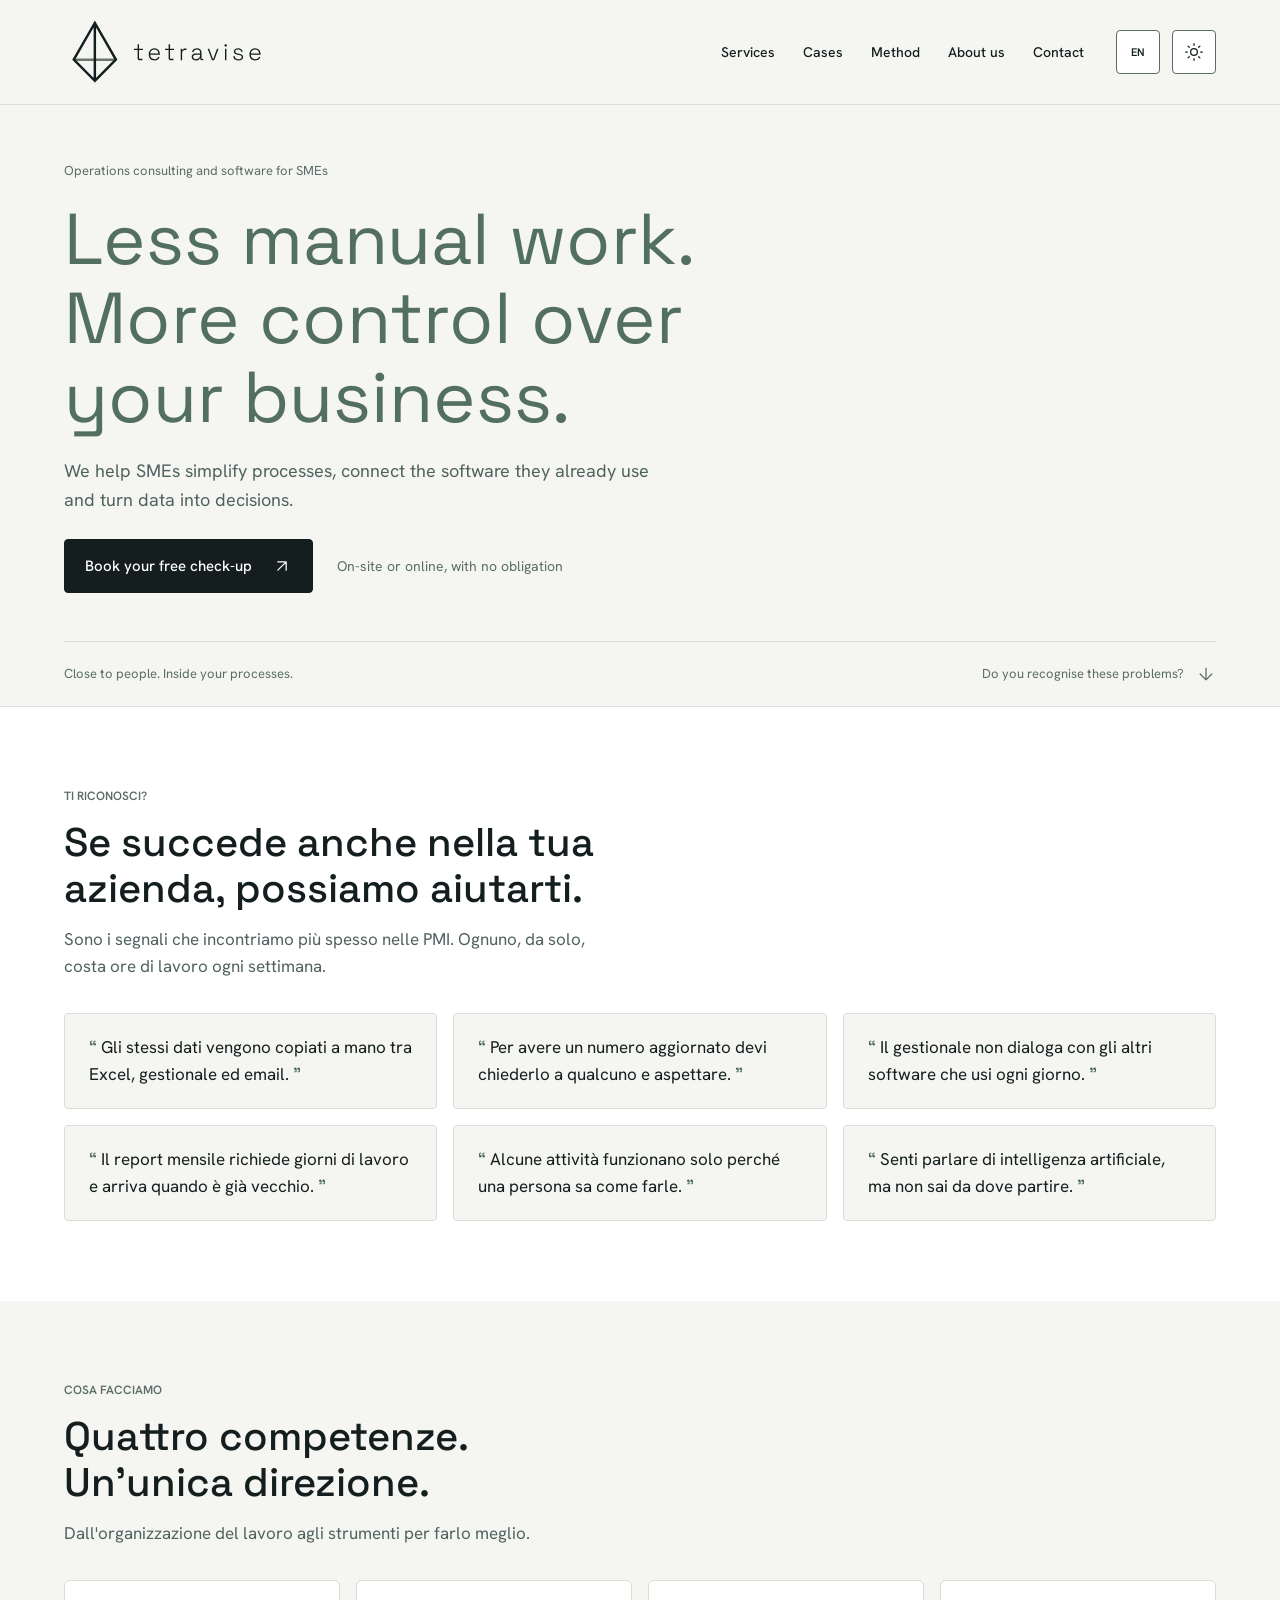
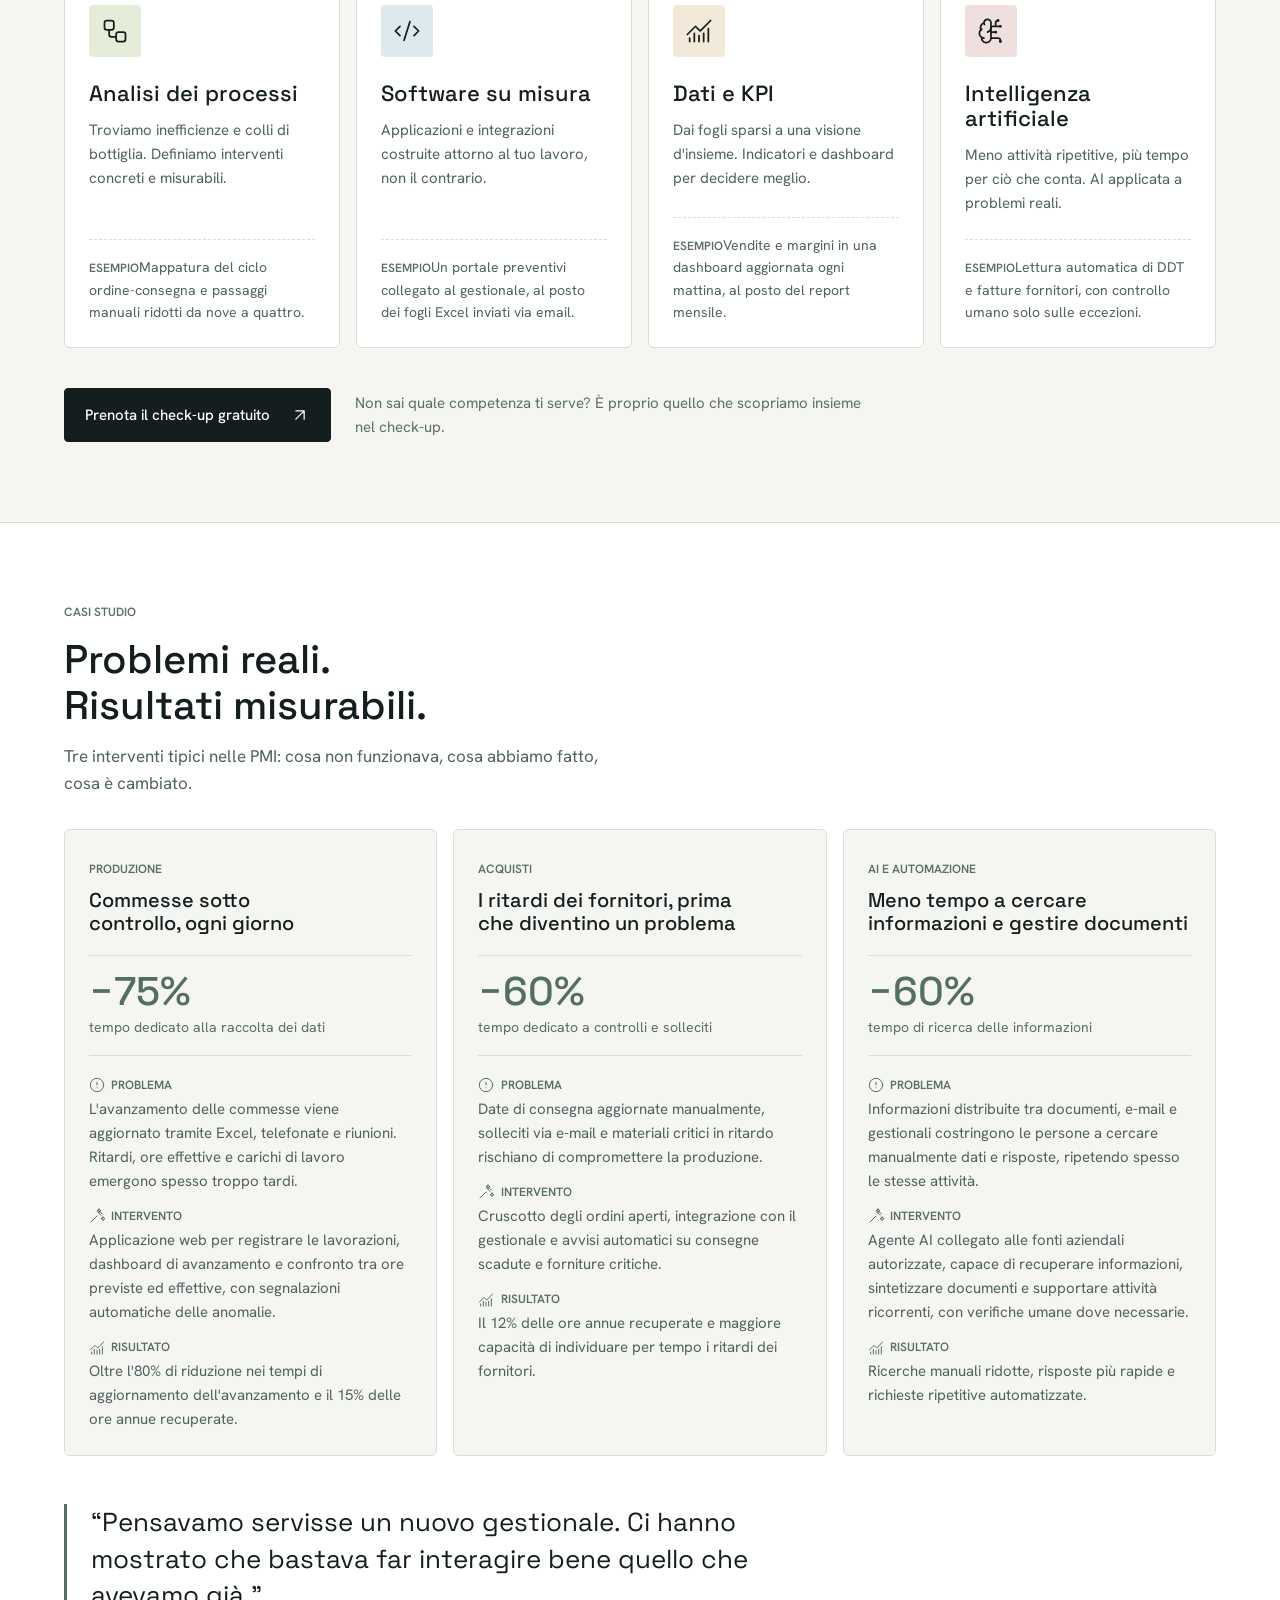
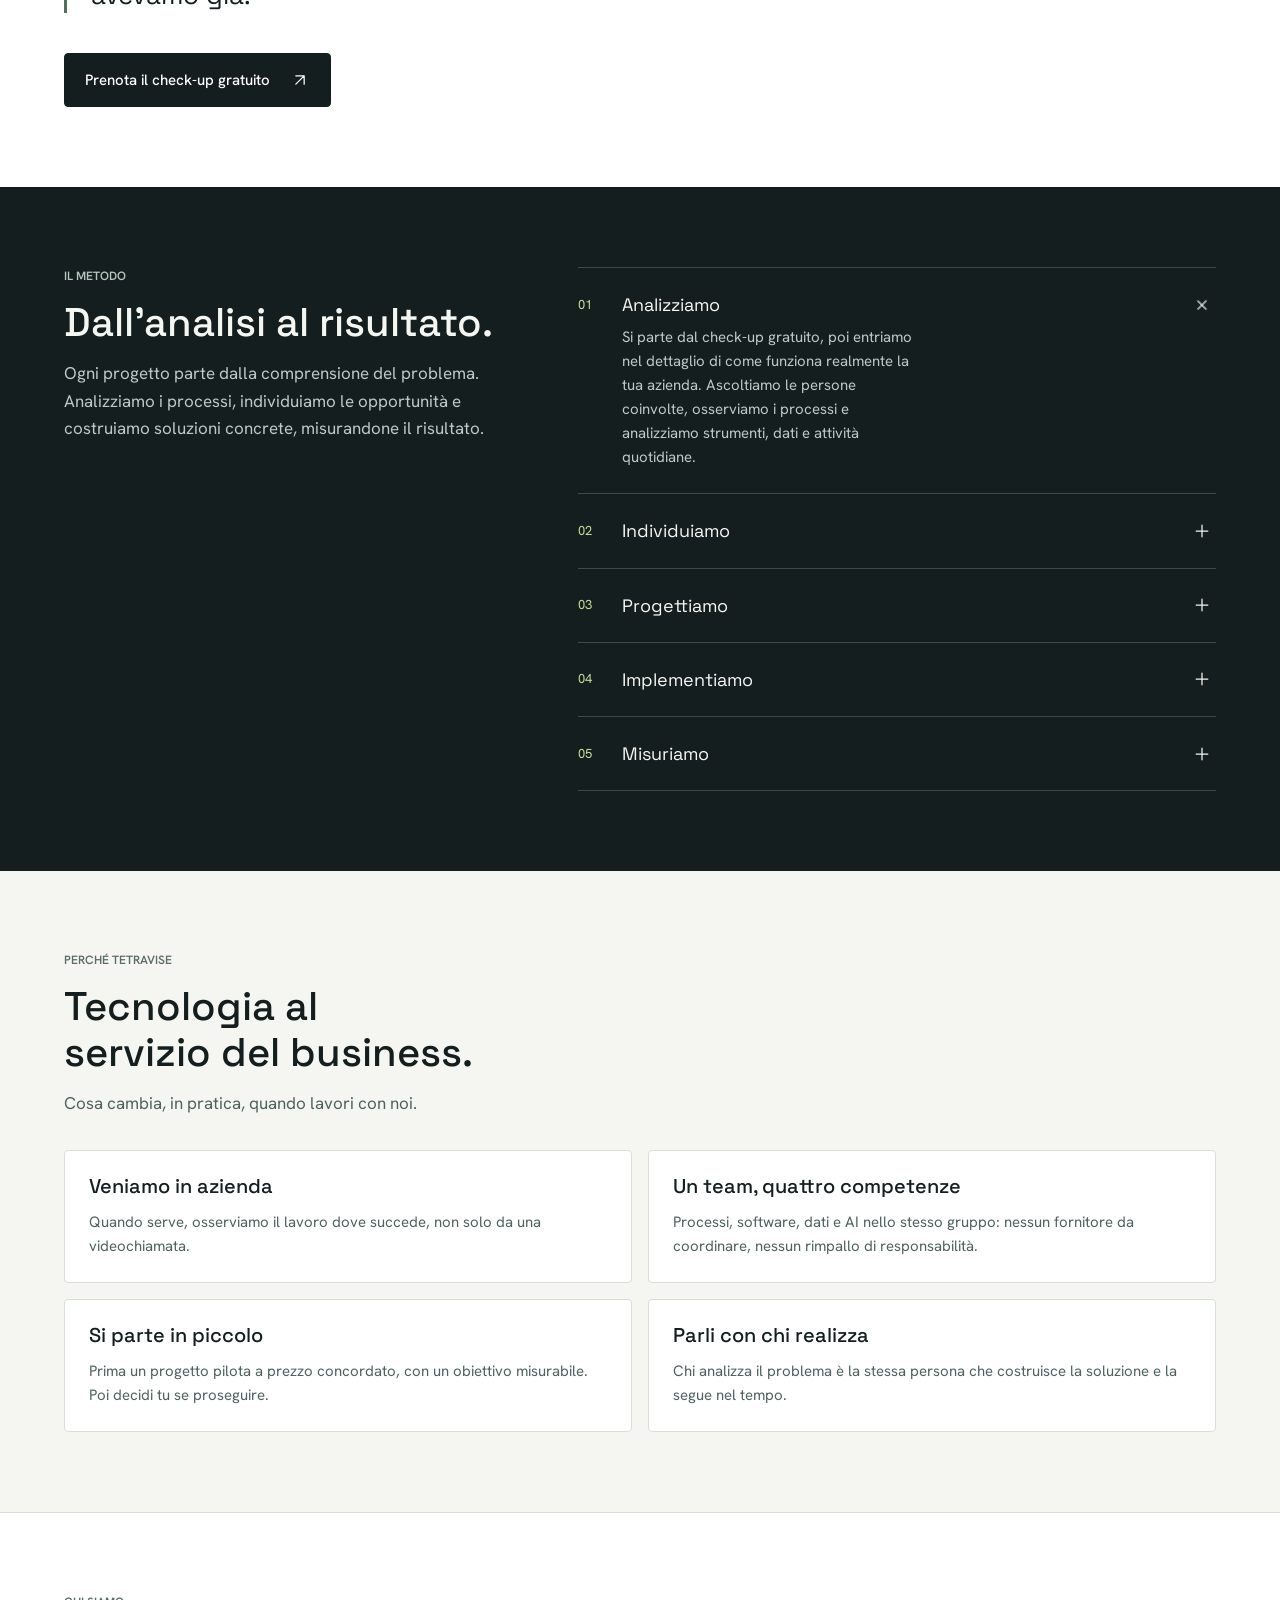
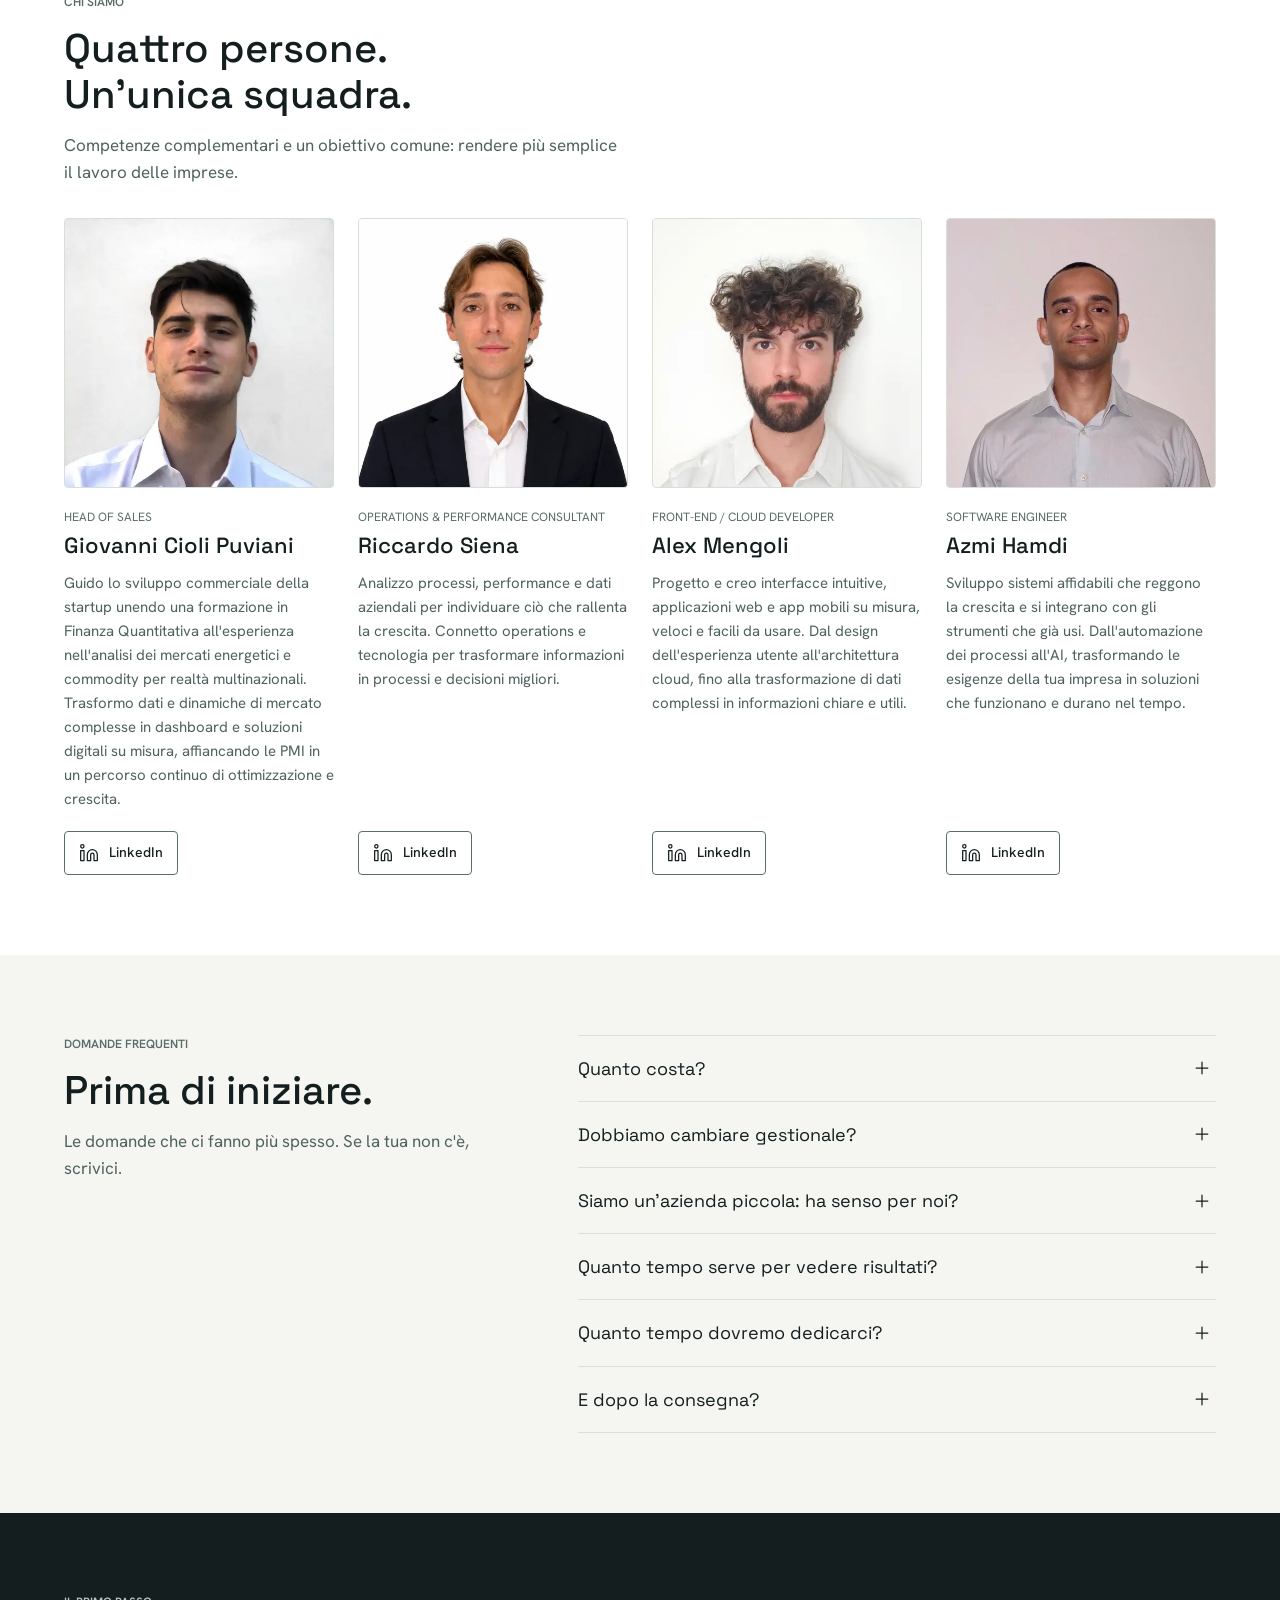
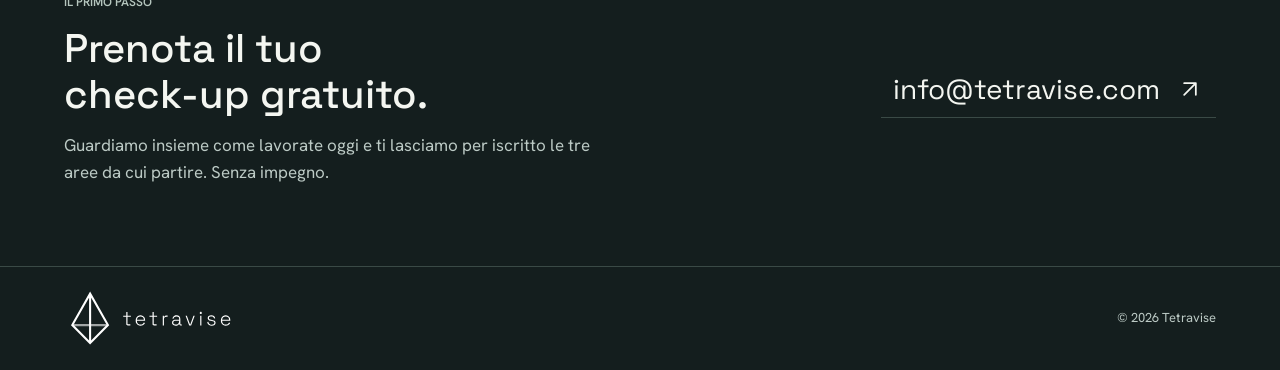
==== index.html @ 0f7b031b "feat: invert theme icons" ====
<!doctype html>
<html lang="it">
<head>
  <meta charset="utf-8">
  <meta name="viewport" content="width=device-width, initial-scale=1, viewport-fit=cover">
  <meta name="description" content="Tetravise: consulenza operativa, software su misura, dati e intelligenza artificiale per le PMI. Al fianco della tua impresa, dall'analisi al risultato.">
  <meta name="theme-color" content="#141E1E">
  <meta name="color-scheme" content="light dark">
  <meta name="robots" content="index, follow, max-image-preview:large">
  <meta property="og:type" content="website">
  <meta property="og:locale" content="it_IT">
  <meta property="og:site_name" content="Tetravise">
  <meta property="og:title" content="Tetravise | Consulenza e software per le PMI">
  <meta property="og:description" content="Processi più semplici, software su misura, dati e intelligenza artificiale per le PMI. Quattro persone, un'unica squadra.">
  <meta name="twitter:card" content="summary_large_image">
  <meta name="twitter:title" content="Tetravise | Consulenza e software per le PMI">
  <meta name="twitter:description" content="Processi più semplici, software su misura, dati e intelligenza artificiale per le PMI.">
  <link rel="icon" href="assets/images/favicon.svg" type="image/svg+xml">
  <template id="seo-metadata"></template>
  <title>Tetravise | Consulenza e software per le PMI</title>
  <script>
    (() => {
      let language = 'it';
      try {
        const saved = localStorage.getItem('tetravise-language');
        language = ['it', 'en'].includes(saved) ? saved : (navigator.language.toLowerCase().startsWith('it') ? 'it' : 'en');
      } catch {
        language = navigator.language.toLowerCase().startsWith('it') ? 'it' : 'en';
      }
      document.documentElement.lang = language;
      document.documentElement.dataset.language = language;

      let preference = 'system';
      try {
        const saved = localStorage.getItem('tetravise-theme');
        if (['light', 'dark', 'system'].includes(saved)) preference = saved;
      } catch {}
      const systemColor = matchMedia('(prefers-color-scheme: dark)').matches ? 'dark' : 'light';
      const theme = preference === 'system' ? systemColor : preference;
      document.documentElement.dataset.theme = theme;
      document.documentElement.dataset.themePreference = preference;
    })();
  </script>
  <link rel="preconnect" href="https://fonts.googleapis.com">
  <link rel="preconnect" href="https://fonts.gstatic.com" crossorigin>
  <link rel="stylesheet" href="https://fonts.googleapis.com/css2?family=Space+Grotesk:wght@400;500&family=Hanken+Grotesk:wght@400;500;600&display=swap">
  <style>
    :root {
      color-scheme: light dark;
      --bg: light-dark(#F5F6F2, #111B18);
      --surface: light-dark(#FFFFFF, #192722);
      --ink: light-dark(#141E1E, #EFF5EF);
      --soft: light-dark(#4F6260, #BECDC5);
      --muted: light-dark(#5B6D69, #B2C3B8);
      --line: light-dark(#D6DFD8, #3C5147);
      --accent: light-dark(#536F5F, #C9DD97);
      --focus: light-dark(#3C684A, #C9DD97);
      --button-bg: light-dark(#141E1E, #CDDFAC);
      --button-ink: light-dark(#FFFFFF, #17251B);
      --button-hover: light-dark(#2C423C, #DDEBC6);
      --inverse-bg: light-dark(#141E1E, #0A1410);
      --selection-bg: light-dark(#536F5F, #C9DD97);
      --selection-ink: light-dark(#FFFFFF, #17251B);
      --font-display: "Space Grotesk", "Hanken Grotesk", sans-serif;
      --font-body: "Hanken Grotesk", sans-serif;
      --gutter: 1.25rem;
    }

    * { box-sizing: border-box; }
    :root[data-theme="light"] { color-scheme: light; }
    :root[data-theme="dark"] { color-scheme: dark; }
    html { scroll-behavior: smooth; scroll-padding-top: 1.5rem; }
    body { margin: 0; background: var(--bg); color: var(--ink); font-family: var(--font-body); font-size: 1.0625rem; line-height: 1.6; -webkit-font-smoothing: antialiased; }
    h1, h2, h3, p, figure { margin: 0; }
    h1, h2, h3 { font-family: var(--font-display); font-weight: 500; line-height: 1.15; letter-spacing: 0; text-wrap: balance; }
    a { color: inherit; }
    img { max-width: 100%; }
    ::selection { background: var(--selection-bg); color: var(--selection-ink); }
    button, summary, .button, .nav a, .brand, .footer-brand, .text-link, .linkedin-link, .back-to-top { -webkit-user-select: none; user-select: none; -webkit-touch-callout: none; }
    :focus-visible { outline: 3px solid var(--focus); outline-offset: 5px; border-radius: 3px; }
    .container { width: calc(100% - var(--gutter) - var(--gutter)); max-width: 72rem; margin-inline: auto; }
    .icon-definitions { position: absolute; width: 0; height: 0; overflow: hidden; }
    .icon { display: block; width: 1.25rem; height: 1.25rem; flex: none; fill: none; stroke: currentColor; stroke-width: 1.5; stroke-linecap: round; stroke-linejoin: round; }
    .skip-link { position: absolute; z-index: 1; top: 1rem; left: 1rem; padding: .75rem 1rem; background: var(--button-bg); color: var(--button-ink); transform: translateY(-200%); }
    .skip-link:focus { transform: translateY(0); }
    .sr-only { position: absolute; width: 1px; height: 1px; padding: 0; margin: -1px; overflow: hidden; clip-path: inset(50%); white-space: nowrap; border: 0; }

    .site-header { border-bottom: 1px solid var(--line); }
    .header-inner { display: grid; min-height: 5.5rem; grid-template-columns: 1fr auto auto; grid-template-areas: "brand language theme" "nav nav nav"; align-items: center; gap: .25rem .5rem; padding-block: .5rem; }
    .brand { display: inline-flex; grid-area: brand; justify-self: start; }
    .brand img { display: block; width: 11.5rem; height: auto; }
    .brand .logo-dark { display: none; }
    :root[data-theme="dark"] .brand .logo-light { display: none; }
    :root[data-theme="dark"] .brand .logo-dark { display: block; }
    .nav { display: flex; grid-area: nav; align-items: center; justify-content: space-between; gap: .75rem; font-size: .8125rem; font-weight: 500; }
    .nav a { display: inline-flex; min-height: 2.75rem; align-items: center; gap: .375rem; text-decoration: none; }
    .nav a:hover { color: var(--soft); }
    .theme-toggle { display: grid; grid-area: theme; width: 2.75rem; height: 2.75rem; place-items: center; padding: 0; border: 1px solid var(--muted); border-radius: 4px; background: var(--surface); color: var(--ink); cursor: pointer; }
    .theme-toggle:hover { border-color: var(--ink); }
    .theme-toggle .theme-moon { display: none; }
    :root[data-theme="dark"] .theme-toggle .theme-sun { display: none; }
    :root[data-theme="dark"] .theme-toggle .theme-moon { display: block; }
    .language-toggle { display: grid; grid-area: language; width: 2.75rem; height: 2.75rem; place-items: center; padding: 0; border: 1px solid var(--muted); border-radius: 4px; background: var(--surface); color: var(--ink); font: 600 .6875rem var(--font-body); letter-spacing: .04em; cursor: pointer; }
    .language-toggle:hover { border-color: var(--ink); }

    .hero { padding-top: 2.5rem; }
    .eyebrow { display: flex; align-items: center; gap: .5rem; color: var(--muted); font-size: .8125rem; }
    .hero h1 { max-width: 21ch; margin-top: 1.125rem; font-size: 2.375rem; font-weight: 400; line-height: 1.1; animation: enter .6s ease both; }
    .hero h1 span { display: block; color: var(--accent); }
    .lead { max-width: 38rem; margin-top: 1.25rem; color: var(--soft); animation: enter .6s ease .08s both; }
    .hero-actions { display: flex; flex-wrap: wrap; align-items: center; gap: 1rem 1.5rem; margin-top: 1.5rem; animation: enter .6s ease .16s both; }
    .button { display: inline-flex; max-width: 100%; min-height: 3.125rem; align-items: center; justify-content: space-between; gap: 1.25rem; padding: .875rem 1.25rem; border: 1px solid var(--button-bg); border-radius: 4px; background: var(--button-bg); color: var(--button-ink); font-size: .9375rem; font-weight: 500; text-decoration: none; transition: background .2s; }
    .button:hover { background: var(--button-hover); }
    .hero-offer { color: var(--muted); font-size: .875rem; }
    .hero-bottom { display: flex; align-items: center; justify-content: space-between; flex-wrap: wrap; gap: 1rem; margin-top: 2.5rem; padding-block: 1rem; border-top: 1px solid var(--line); color: var(--muted); font-size: .8125rem; }
    .text-link { display: inline-flex; min-height: 2rem; align-items: center; gap: .75rem; text-decoration: none; }
    .text-link:hover { text-decoration: underline; text-underline-offset: .3em; }

    .section { padding-block: 3.5rem; }
    .section-head { display: flex; max-width: 40rem; flex-direction: column; gap: .875rem; margin-bottom: 2rem; }
    .kicker { color: var(--muted); font-size: .75rem; font-weight: 600; text-transform: uppercase; }
    .section h2 { max-width: 24ch; font-size: 1.875rem; }
    .sub { max-width: 35rem; color: var(--soft); }
    .alt { border-top: 1px solid var(--line); background: var(--surface); }
    .section-cta { display: flex; flex-wrap: wrap; align-items: center; gap: 1rem 1.5rem; margin-top: 2.5rem; }
    .section-cta p { max-width: 32rem; color: var(--muted); font-size: .9375rem; }

    .pains { display: grid; gap: 1rem; margin: 0; padding: 0; list-style: none; }
    .pain { position: relative; min-width: 0; padding: 1.25rem 1.5rem; border: 1px solid var(--line); border-radius: 4px; background: var(--bg); }
    .pain::before, .pain::after { color: var(--accent); font-family: var(--font-display); font-weight: 500; }
    .pain::before { content: "\201C"; margin-right: .25rem; }
    .pain::after { content: "\201D"; margin-left: .25rem; }

    .fields { display: grid; gap: 1rem; }
    .field { display: flex; min-width: 0; flex-direction: column; gap: 1.5rem; padding: 1.5rem; border: 1px solid var(--line); border-radius: 6px; background: var(--surface); transition: border-color .2s, box-shadow .2s; }
    .field-icon { display: grid; width: 3.25rem; height: 3.25rem; place-items: center; border-radius: 4px; background: var(--tile); transition: transform .25s; }
    .field-icon .icon { width: 1.75rem; height: 1.75rem; }
    .field h3 { max-width: 16ch; margin-bottom: .75rem; font-size: 1.25rem; }
    .field p { color: var(--soft); font-size: .9375rem; }
    .field .field-example { margin-top: auto; padding-top: 1rem; border-top: 1px dashed var(--line); font-size: .875rem; }
    .field-example span, .case dt { color: var(--muted); font-size: .75rem; font-weight: 600; text-transform: uppercase; }
    .field-example span { margin-bottom: .25rem; }
    .f1 { --tile: light-dark(#E5EDD9, #2F4234); }
    .f2 { --tile: light-dark(#DEE9ED, #2C4147); }
    .f3 { --tile: light-dark(#F3E9D8, #493F2B); }
    .f4 { --tile: light-dark(#EFDFDE, #483236); }

    .inverse { --ink: #F4F6F1; --soft: #BCCAC5; --muted: #B5C6BE; --line: #3A4A46; --focus: #C9DD97; background: var(--inverse-bg); color: var(--ink); }
    .cases { display: grid; gap: 1rem; }
    .case { display: flex; min-width: 0; flex-direction: column; gap: 1.25rem; padding: 1.5rem; border: 1px solid var(--line); border-radius: 6px; background: var(--bg); }
    .case h3 { margin-top: .5rem; font-size: 1.25rem; }
    .case-metric { display: flex; flex-direction: column; gap: .25rem; padding-block: 1rem; border-block: 1px solid var(--line); }
    .case-metric strong { color: var(--accent); font-family: var(--font-display); font-size: 2.5rem; font-weight: 500; line-height: 1; }
    .case-metric span { color: var(--muted); font-size: .875rem; }
    .case dl { display: grid; gap: .875rem; margin: 0; }
    .case dt { display: flex; align-items: center; gap: .4rem; }
    .case dt .icon { width: 1rem; height: 1rem; color: var(--accent); }
    .case dd { margin: .125rem 0 0; color: var(--soft); font-size: .9375rem; }
    .quote { max-width: 46rem; margin-top: 3rem; padding-left: 1.5rem; border-left: 3px solid var(--accent); }
    .quote blockquote { margin: 0; }
    .quote p { font-family: var(--font-display); font-size: 1.375rem; line-height: 1.4; }
    .quote figcaption { margin-top: .75rem; color: var(--muted); font-size: .875rem; }

    .split-layout { display: grid; gap: 2rem; }
    #metodo .split-layout { gap: 1rem; }
    .split-layout .section-head { margin-bottom: 0; }
    :is(.method, .faq) details { border-top: 1px solid var(--line); }
    :is(.method, .faq) details:last-child { border-bottom: 1px solid var(--line); }
    .method summary { display: grid; grid-template-columns: 1.75rem minmax(0, 1fr) 1.5rem; gap: 1rem; align-items: center; padding-block: 1.5rem; font-family: var(--font-display); font-size: 1.125rem; line-height: 1.4; list-style: none; cursor: pointer; }
    :is(.method, .faq) summary::-webkit-details-marker { display: none; }
    :is(.method, .faq) summary::marker { content: ""; }
    .method summary:hover { color: #DBEAB6; }
    .step-index { color: #C9DD97; font-family: var(--font-body); font-size: .8125rem; }
    .accordion-icon { transition: transform .2s; }
    :is(.method, .faq) details[open] .accordion-icon { transform: rotate(45deg); }
    .method details p { max-width: 48ch; padding: 0 2.5rem 1.5rem 2.75rem; color: var(--soft); font-size: .9375rem; }
    .method details[open] summary { margin-bottom: 0; padding-bottom: .5rem; }
    :is(.method, .faq) details[open] p { animation: enter .3s ease both; }
    .faq summary { display: grid; grid-template-columns: minmax(0, 1fr) 1.5rem; gap: 1rem; align-items: center; padding-block: 1.25rem; font-family: var(--font-display); font-size: 1.125rem; line-height: 1.4; list-style: none; cursor: pointer; }
    .faq summary:hover { color: var(--accent); }
    .faq details p { max-width: 60ch; padding: 0 2.5rem 1.25rem 0; color: var(--soft); font-size: .9375rem; }

    .reasons { display: grid; gap: 1rem; }
    .reason { min-width: 0; padding: 1.5rem; border: 1px solid var(--line); border-radius: 4px; background: var(--surface); }
    .reason h3 { margin-bottom: .75rem; font-size: 1.25rem; }
    .reason p { color: var(--soft); font-size: .9375rem; }

    .team { display: grid; gap: 2rem; }
    .person { display: flex; min-width: 0; flex-direction: column; transform-origin: center; transition: transform .32s cubic-bezier(.2, .7, .2, 1); }
    .portrait { position: relative; display: grid; flex: none; width: 100%; aspect-ratio: 1; place-items: center; overflow: hidden; border: 1px solid var(--line); border-radius: 4px; background: light-dark(#E1E8E2, #283B30); color: light-dark(#4B6652, #BED1B8); }
    .portrait--software { background: light-dark(#E2E9EB, #28383D); color: light-dark(#4C626A, #BDCFD5); }
    .portrait--data { background: light-dark(#EDE7DA, #403A2D); color: light-dark(#706044, #DCCEB1); }
    .portrait--ai { background: light-dark(#EEE1DD, #3E302E); color: light-dark(#76574F, #E0C6BE); }
    .portrait .icon { width: 3rem; height: 3rem; stroke-width: 1; }
    .portrait img { position: absolute; inset: 0; width: 100%; height: 100%; object-fit: cover; }
    .person figcaption { display: flex; flex: 1; flex-direction: column; align-items: flex-start; padding-top: 1.25rem; }
    .person .role { margin-bottom: .375rem; color: var(--muted); font-size: .75rem; text-transform: uppercase; }
    .person h3 { margin-bottom: .75rem; font-size: 1.375rem; }
    .person .bio { max-width: 36ch; margin-bottom: 1.25rem; color: var(--soft); font-size: .9375rem; }
    .linkedin-link { display: inline-flex; min-height: 2.75rem; align-items: center; gap: .625rem; margin-top: auto; padding: .625rem .875rem; border: 1px solid var(--muted); border-radius: 4px; background: var(--surface); color: var(--ink); font: inherit; font-size: .875rem; font-weight: 500; line-height: 1.4; text-decoration: none; cursor: pointer; transition: color .2s, border-color .2s; }
    .linkedin-link:hover { color: var(--accent); border-color: currentColor; }
    .linkedin-link:disabled { border-color: var(--line); border-style: dashed; background: transparent; color: var(--muted); cursor: not-allowed; }

    .contact-layout { display: flex; flex-direction: column; gap: 2rem; }
    .contact .section-head { margin-bottom: 0; }
    .mail { display: inline-flex; max-width: 100%; align-items: center; align-self: flex-start; gap: 1rem; padding: .625rem .75rem; border-bottom: 1px solid var(--line); font-family: var(--font-display); font-size: 1.375rem; line-height: 1.3; text-decoration: none; }
    .mail span { min-width: 0; overflow-wrap: anywhere; }
    .mail .icon { width: 1.75rem; height: 1.75rem; }
    .mail:hover { color: #DBEAB6; border-color: currentColor; }
    .mail.contact-highlight { color: #DBEAB6; border-color: currentColor; outline: 2px solid var(--focus); outline-offset: .25rem; border-radius: 3px; }
    .site-footer { padding-bottom: env(safe-area-inset-bottom, 0px); border-top: 1px solid var(--line); }
    .footer-inner { display: flex; flex-wrap: wrap; align-items: center; justify-content: space-between; gap: 1rem 2rem; padding-block: 1.25rem; }
    .footer-brand { display: inline-flex; }
    .footer-brand img { display: block; width: 11rem; height: auto; }
    .footer-meta { display: flex; flex-direction: column; gap: .25rem; color: var(--soft); font-size: .8125rem; }
    .back-to-top { display: grid; flex: none; width: 3rem; height: 3rem; place-items: center; border: 1px solid var(--muted); border-radius: 4px; text-decoration: none; transition: color .2s, border-color .2s; }
    .back-to-top .icon { transform: rotate(180deg); transition: transform .25s ease; }
    .back-to-top:hover { color: #DBEAB6; border-color: currentColor; }
    .back-to-top.is-floating { position: fixed; z-index: 10; right: max(1rem, env(safe-area-inset-right)); bottom: max(1rem, env(safe-area-inset-bottom)); border-color: var(--muted); background: var(--button-bg); color: var(--button-ink); box-shadow: 0 6px 20px rgb(0 0 0 / .18); opacity: 0; visibility: hidden; pointer-events: none; transform: translateY(12px) scale(.9); transition: opacity .22s ease, transform .28s cubic-bezier(.2, .7, .2, 1), visibility 0s .28s, background .2s, border-color .2s; }
    .back-to-top.is-floating.is-visible { opacity: 1; visibility: visible; pointer-events: auto; transform: translateY(0) scale(1); transition-delay: 0s; }
    .back-to-top.is-floating:hover { border-color: var(--muted); background: var(--button-hover); color: var(--button-ink); }

    .button .icon, .mail .icon, .text-link .icon { transition: transform .25s; }
    .reveal-ready [data-reveal] { opacity: 0; transform: translateY(18px); transition: opacity .6s ease, transform .6s cubic-bezier(.22, 1, .36, 1); transition-delay: var(--reveal-delay, 0ms); }
    .reveal-ready [data-reveal].is-visible { opacity: 1; transform: none; }
    :is(.fields, .reasons, .pains, .cases) > :nth-child(2) { --reveal-delay: 70ms; }
    :is(.fields, .reasons, .pains, .cases) > :nth-child(3) { --reveal-delay: 140ms; }
    :is(.fields, .reasons, .pains) > :nth-child(n+4) { --reveal-delay: 210ms; }
    @keyframes enter { from { opacity: 0; transform: translateY(12px); } to { opacity: 1; transform: translateY(0); } }
    @media (hover: hover) {
      .field:hover { border-color: var(--muted); box-shadow: 0 8px 24px rgb(0 0 0 / .06); }
      .field:hover .field-icon { transform: rotate(-5deg); }
      .button:hover .icon, .mail:hover .icon { transform: translate(2px, -2px); }
      .text-link:hover .icon { transform: translateY(3px); }
    }
    @media (hover: hover) and (pointer: fine) and (prefers-reduced-motion: no-preference) {
      .person:hover, .person:focus-within { transform: scale(1.025); }
      .back-to-top:hover .icon { transform: translateY(-2px) rotate(180deg); }
    }
    @media (prefers-color-scheme: dark) {
      :root:not([data-theme]) .brand .logo-light { display: none; }
      :root:not([data-theme]) .brand .logo-dark { display: block; }
    }
    @media (max-width: 39.99rem) {
      .hero { padding-top: 3rem; }
      .lead { margin-top: 1.5rem; }
      .hero-actions { margin-top: 2rem; }
      .hero-bottom { margin-top: 3rem; padding-block: 1.25rem; }
      .hero-note { display: none; }
    }
    @media (max-width: 23.5rem) {
      :root { --gutter: 1rem; }
      .brand img { width: 9.25rem; }
      .hero h1 { font-size: 2rem; }
      .lead { font-size: 1rem; }
    }
    @media (max-width: 39.99rem) and (max-height: 43.75rem) {
      .hero { padding-top: 2rem; }
      .lead { margin-top: 1.25rem; }
      .hero-actions { margin-top: 1.5rem; }
      .hero-bottom { margin-top: 2.5rem; padding-block: 1rem; }
      .hero + .section { padding-top: 2rem; }
    }
    @media (min-width: 40rem) {
      :root { --gutter: 2.5rem; }
      .header-inner { min-height: 6.5rem; }
      .brand img { width: 13rem; }
      .hero { padding-top: 3.5rem; }
      .hero h1 { font-size: 3.5rem; }
      .lead { font-size: 1.125rem; }
      .section { padding-block: 4.5rem; }
      .section h2 { font-size: 2.25rem; }
      .fields, .team { grid-template-columns: repeat(2, minmax(0, 1fr)); }
      .reasons, .pains { grid-template-columns: repeat(2, minmax(0, 1fr)); }
      .quote p { font-size: 1.625rem; }
      .field h3 { font-size: 1.375rem; }
      .mail { font-size: 1.75rem; }
      .footer-meta { text-align: right; }
    }
    @media (min-width: 56rem) {
      .header-inner { grid-template-columns: auto 1fr auto auto; grid-template-areas: "brand nav language theme"; column-gap: .75rem; row-gap: .25rem; }
      .nav { margin-right: 1.25rem; }
      .nav { justify-content: flex-end; gap: 1.75rem; font-size: .875rem; }
      .cases { grid-template-columns: repeat(3, minmax(0, 1fr)); }
    }
    @media (min-width: 64rem) {
      .hero h1 { font-size: 4.5rem; }
      .hero-bottom { margin-top: 3rem; }
      .section { padding-block: 5rem; }
      .section h2 { font-size: 2.5rem; }
      .fields, .team { grid-template-columns: repeat(4, minmax(0, 1fr)); }
      .pains { grid-template-columns: repeat(3, minmax(0, 1fr)); }
      .split-layout { grid-template-columns: minmax(0, .85fr) minmax(0, 1.25fr); gap: 5rem; }
      #metodo .split-layout { gap: 5rem; }
      .team { gap: 1.5rem; }
      .contact-layout { flex-direction: row; align-items: center; justify-content: space-between; gap: 3rem; }
      .contact .section-head { max-width: 33rem; }
      .mail { align-self: center; flex: none; }
    }
    @media (prefers-reduced-motion: reduce) {
      html { scroll-behavior: auto; }
      *, *::before, *::after { animation: none !important; transition: none !important; }
      .reveal-ready [data-reveal] { opacity: 1; transform: none; }
    }
  </style>
</head>
<body id="top">
  <a class="skip-link" href="#contenuto">Vai al contenuto</a>
  <svg class="icon-definitions" xmlns="http://www.w3.org/2000/svg" aria-hidden="true" focusable="false" data-icon-library="lucide@0.468.0">
    <desc>Lucide icons. License: assets/lucide-LICENSE.txt</desc>
    <symbol id="icon-workflow" viewBox="0 0 24 24">
      <rect width="8" height="8" x="3" y="3" rx="2"/>
      <path d="M7 11v4a2 2 0 0 0 2 2h4"/>
      <rect width="8" height="8" x="13" y="13" rx="2"/>
    </symbol>
    <symbol id="icon-code-xml" viewBox="0 0 24 24">
      <path d="m18 16 4-4-4-4"/>
      <path d="m6 8-4 4 4 4"/>
      <path d="m14.5 4-5 16"/>
    </symbol>
    <symbol id="icon-chart-no-axes-combined" viewBox="0 0 24 24">
      <path d="M12 16v5M16 14v7M20 10v11"/>
      <path d="m22 3-8.646 8.646a.5.5 0 0 1-.708 0L9.354 8.354a.5.5 0 0 0-.707 0L2 15"/>
      <path d="M4 18v3M8 14v7"/>
    </symbol>
    <symbol id="icon-brain-circuit" viewBox="0 0 24 24">
      <path d="M12 5a3 3 0 1 0-5.997.125 4 4 0 0 0-2.526 5.77 4 4 0 0 0 .556 6.588A4 4 0 1 0 12 18Z"/>
      <path d="M9 13a4.5 4.5 0 0 0 3-4M6.003 5.125A3 3 0 0 0 6.401 6.5M3.477 10.896a4 4 0 0 1 .585-.396M6 18a4 4 0 0 1-1.967-.516M12 13h4M12 18h6a2 2 0 0 1 2 2v1M12 8h8M16 8V5a2 2 0 0 1 2-2"/>
      <circle cx="16" cy="13" r=".5"/><circle cx="18" cy="3" r=".5"/>
      <circle cx="20" cy="21" r=".5"/><circle cx="20" cy="8" r=".5"/>
    </symbol>
    <symbol id="icon-arrow-up-right" viewBox="0 0 24 24">
      <path d="M7 7h10v10M7 17 17 7"/>
    </symbol>
    <symbol id="icon-arrow-down" viewBox="0 0 24 24">
      <path d="M12 5v14m7-7-7 7-7-7"/>
    </symbol>
    <symbol id="icon-plus" viewBox="0 0 24 24">
      <path d="M5 12h14M12 5v14"/>
    </symbol>
    <symbol id="icon-user-round" viewBox="0 0 24 24">
      <circle cx="12" cy="8" r="5"/>
      <path d="M20 21a8 8 0 0 0-16 0"/>
    </symbol>
    <symbol id="icon-linkedin" viewBox="0 0 24 24">
      <path d="M16 8a6 6 0 0 1 6 6v7h-4v-7a2 2 0 0 0-2-2 2 2 0 0 0-2 2v7h-4v-7a6 6 0 0 1 6-6z"/>
      <rect width="4" height="12" x="2" y="9"/>
      <circle cx="4" cy="4" r="2"/>
    </symbol>
    <symbol id="icon-sun" viewBox="0 0 24 24">
      <circle cx="12" cy="12" r="4"/>
      <path d="M12 2v2M12 20v2m-7.07-17.07 1.41 1.41m11.32 11.32 1.41 1.41M2 12h2M20 12h2M6.34 17.66l-1.41 1.41M19.07 4.93l-1.41 1.41"/>
    </symbol>
    <symbol id="icon-moon" viewBox="0 0 24 24">
      <path d="M12 3a6 6 0 0 0 9 9 9 9 0 1 1-9-9Z"/>
    </symbol>
    <symbol id="icon-circle-alert" viewBox="0 0 24 24"><circle cx="12" cy="12" r="10"/><line x1="12" y1="8" x2="12" y2="12"/><line x1="12" y1="16" x2="12.01" y2="16"/></symbol>
    <symbol id="icon-wand-sparkles" viewBox="0 0 24 24"><path d="m15 4 5 5"/><path d="m13 6 5 5"/><path d="m3 21 9-9"/><path d="m14 3 1-2 1 2 2 1-2 1-1 2-1-2-2-1 2-1Z"/><path d="m20 15 1-2 1 2 2 1-2 1-1 2-1-2-2-1 2-1Z"/></symbol>
  </svg>

  <header class="site-header">
    <div class="container header-inner">
      <a class="brand" href="#top" aria-label="Tetravise, inizio pagina">
        <img class="logo-light" src="assets/images/tetravise-light-h.svg" alt="Tetravise" width="850" height="300" fetchpriority="high">
        <img class="logo-dark" src="assets/images/tetravise-dark-h.svg" alt="Tetravise" width="850" height="300">
      </a>
      <nav class="nav" aria-label="Navigazione principale">
        <a class="nav-secondary" data-i18n="nav.services" href="#competenze">Servizi</a>
        <a class="nav-secondary" data-i18n="nav.cases" href="#casi">Casi</a>
        <a class="nav-secondary" data-i18n="nav.method" href="#metodo">Metodo</a>
        <a class="nav-secondary" data-i18n="nav.team" href="#team">Chi siamo</a>
        <a class="nav-secondary" data-i18n="nav.contact" href="#contatti">Contatti</a>
      </nav>
      <button class="language-toggle" type="button" aria-label="Passa all'inglese" title="Passa all'inglese">EN</button>
      <button class="theme-toggle" type="button" aria-label="Cambia tema" title="Cambia tema">
        <svg class="icon theme-sun" aria-hidden="true"><use href="#icon-sun"/></svg>
        <svg class="icon theme-moon" aria-hidden="true"><use href="#icon-moon"/></svg>
      </button>
    </div>
  </header>

  <main id="contenuto" tabindex="-1">
    <section class="hero" aria-labelledby="hero-title">
      <div class="container">
        <p class="eyebrow" data-i18n="hero.eyebrow">Consulenza operativa e software per le PMI</p>
        <h1 id="hero-title"><span data-i18n="hero.title">Meno lavoro manuale.</span><span data-i18n="hero.titleAccent">Più controllo sulla tua azienda.</span></h1>
        <p class="lead" data-i18n="hero.lead">Aiutiamo le PMI a semplificare i processi, collegare i software che già usano e trasformare i dati in decisioni.</p>
        <div class="hero-actions">
          <a class="button" href="#contatti"><span data-i18n="hero.cta">Prenota il check-up gratuito</span> <svg class="icon" aria-hidden="true"><use href="#icon-arrow-up-right"/></svg></a>
          <p class="hero-offer" data-i18n="hero.offer">In azienda o online, senza impegno</p>
        </div>
        <div class="hero-bottom">
          <span class="hero-note" data-i18n="hero.note">Vicini alle persone. Dentro ai processi.</span>
          <a class="text-link" href="#problemi"><span data-i18n="hero.link">Ti riconosci in questi problemi?</span> <svg class="icon" aria-hidden="true"><use href="#icon-arrow-down"/></svg></a>
        </div>
      </div>
    </section>

    <section class="section alt" id="problemi" aria-labelledby="pains-title">
      <div class="container">
        <div class="section-head" data-reveal>
          <span class="kicker">Ti riconosci?</span>
          <h2 id="pains-title">Se succede anche nella tua azienda, possiamo aiutarti.</h2>
          <p class="sub">Sono i segnali che incontriamo più spesso nelle PMI. Ognuno, da solo, costa ore di lavoro ogni settimana.</p>
        </div>
        <ul class="pains">
          <li class="pain" data-reveal>Gli stessi dati vengono copiati a mano tra Excel, gestionale ed email.</li>
          <li class="pain" data-reveal>Per avere un numero aggiornato devi chiederlo a qualcuno e aspettare.</li>
          <li class="pain" data-reveal>Il gestionale non dialoga con gli altri software che usi ogni giorno.</li>
          <li class="pain" data-reveal>Il report mensile richiede giorni di lavoro e arriva quando è già vecchio.</li>
          <li class="pain" data-reveal>Alcune attività funzionano solo perché una persona sa come farle.</li>
          <li class="pain" data-reveal>Senti parlare di intelligenza artificiale, ma non sai da dove partire.</li>
        </ul>
      </div>
    </section>

    <section class="section services" id="competenze" aria-labelledby="services-title">
      <div class="container">
        <div class="section-head" data-reveal>
          <span class="kicker">Cosa facciamo</span>
          <h2 id="services-title">Quattro competenze.<br>Un'unica direzione.</h2>
          <p class="sub">Dall'organizzazione del lavoro agli strumenti per farlo meglio.</p>
        </div>
        <div class="fields">
          <article class="field f1" data-reveal>
            <div class="field-icon"><svg class="icon" aria-hidden="true"><use href="#icon-workflow"/></svg></div>
            <div>
              <h3>Analisi dei processi</h3>
              <p>Troviamo inefficienze e colli di bottiglia. Definiamo interventi concreti e misurabili.</p>
            </div>
            <p class="field-example"><span>Esempio</span>Mappatura del ciclo ordine-consegna e passaggi manuali ridotti da nove a quattro.</p>
          </article>
          <article class="field f2" data-reveal>
            <div class="field-icon"><svg class="icon" aria-hidden="true"><use href="#icon-code-xml"/></svg></div>
            <div>
              <h3>Software su misura</h3>
              <p>Applicazioni e integrazioni costruite attorno al tuo lavoro, non il contrario.</p>
            </div>
            <p class="field-example"><span>Esempio</span>Un portale preventivi collegato al gestionale, al posto dei fogli Excel inviati via email.</p>
          </article>
          <article class="field f3" data-reveal>
            <div class="field-icon"><svg class="icon" aria-hidden="true"><use href="#icon-chart-no-axes-combined"/></svg></div>
            <div>
              <h3>Dati e KPI</h3>
              <p>Dai fogli sparsi a una visione d'insieme. Indicatori e dashboard per decidere meglio.</p>
            </div>
            <p class="field-example"><span>Esempio</span>Vendite e margini in una dashboard aggiornata ogni mattina, al posto del report mensile.</p>
          </article>
          <article class="field f4" data-reveal>
            <div class="field-icon"><svg class="icon" aria-hidden="true"><use href="#icon-brain-circuit"/></svg></div>
            <div>
              <h3>Intelligenza artificiale</h3>
              <p>Meno attività ripetitive, più tempo per ciò che conta. AI applicata a problemi reali.</p>
            </div>
            <p class="field-example"><span>Esempio</span>Lettura automatica di DDT e fatture fornitori, con controllo umano solo sulle eccezioni.</p>
          </article>
        </div>
        <div class="section-cta" data-reveal>
          <a class="button" href="#contatti">Prenota il check-up gratuito <svg class="icon" aria-hidden="true"><use href="#icon-arrow-up-right"/></svg></a>
          <p>Non sai quale competenza ti serve? È proprio quello che scopriamo insieme nel check-up.</p>
        </div>
      </div>
    </section>

    <section class="section alt" id="casi" aria-labelledby="cases-title">
      <div class="container">
        <div class="section-head" data-reveal>
          <span class="kicker">Casi studio</span>
          <h2 id="cases-title">Problemi reali.<br>Risultati misurabili.</h2>
          <p class="sub">Tre interventi tipici nelle PMI: cosa non funzionava, cosa abbiamo fatto, cosa è cambiato.</p>
        </div>
        <div class="cases">
          <article class="case" data-reveal>
            <div>
              <span class="kicker">Produzione</span>
              <h3>Commesse sotto controllo, ogni giorno</h3>
            </div>
            <p class="case-metric"><strong>−75%</strong><span>tempo dedicato alla raccolta dei dati</span></p>
            <dl>
              <div><dt><svg class="icon" aria-hidden="true"><use href="#icon-circle-alert"/></svg>Problema</dt><dd>L'avanzamento delle commesse viene aggiornato tramite Excel, telefonate e riunioni. Ritardi, ore effettive e carichi di lavoro emergono spesso troppo tardi.</dd></div>
              <div><dt><svg class="icon" aria-hidden="true"><use href="#icon-wand-sparkles"/></svg>Intervento</dt><dd>Applicazione web per registrare le lavorazioni, dashboard di avanzamento e confronto tra ore previste ed effettive, con segnalazioni automatiche delle anomalie.</dd></div>
              <div><dt><svg class="icon" aria-hidden="true"><use href="#icon-chart-no-axes-combined"/></svg>Risultato</dt><dd>Oltre l'80% di riduzione nei tempi di aggiornamento dell'avanzamento e il 15% delle ore annue recuperate.</dd></div>
            </dl>
          </article>
          <article class="case" data-reveal>
            <div>
              <span class="kicker">Acquisti</span>
              <h3>I ritardi dei fornitori, prima che diventino un problema</h3>
            </div>
            <p class="case-metric"><strong>−60%</strong><span>tempo dedicato a controlli e solleciti</span></p>
            <dl>
              <div><dt><svg class="icon" aria-hidden="true"><use href="#icon-circle-alert"/></svg>Problema</dt><dd>Date di consegna aggiornate manualmente, solleciti via e-mail e materiali critici in ritardo rischiano di compromettere la produzione.</dd></div>
              <div><dt><svg class="icon" aria-hidden="true"><use href="#icon-wand-sparkles"/></svg>Intervento</dt><dd>Cruscotto degli ordini aperti, integrazione con il gestionale e avvisi automatici su consegne scadute e forniture critiche.</dd></div>
              <div><dt><svg class="icon" aria-hidden="true"><use href="#icon-chart-no-axes-combined"/></svg>Risultato</dt><dd>Il 12% delle ore annue recuperate e maggiore capacità di individuare per tempo i ritardi dei fornitori.</dd></div>
            </dl>
          </article>
          <article class="case" data-reveal>
            <div>
              <span class="kicker">AI e automazione</span>
              <h3>Meno tempo a cercare informazioni e gestire documenti</h3>
            </div>
            <p class="case-metric"><strong>−60%</strong><span>tempo di ricerca delle informazioni</span></p>
            <dl>
              <div><dt><svg class="icon" aria-hidden="true"><use href="#icon-circle-alert"/></svg>Problema</dt><dd>Informazioni distribuite tra documenti, e-mail e gestionali costringono le persone a cercare manualmente dati e risposte, ripetendo spesso le stesse attività.</dd></div>
              <div><dt><svg class="icon" aria-hidden="true"><use href="#icon-wand-sparkles"/></svg>Intervento</dt><dd>Agente AI collegato alle fonti aziendali autorizzate, capace di recuperare informazioni, sintetizzare documenti e supportare attività ricorrenti, con verifiche umane dove necessarie.</dd></div>
              <div><dt><svg class="icon" aria-hidden="true"><use href="#icon-chart-no-axes-combined"/></svg>Risultato</dt><dd>Ricerche manuali ridotte, risposte più rapide e richieste ripetitive automatizzate.</dd></div>
            </dl>
          </article>
        </div>
        <figure class="quote" data-reveal>
          <blockquote><p>“Pensavamo servisse un nuovo gestionale. Ci hanno mostrato che bastava far interagire bene quello che avevamo già.”</p></blockquote>
        </figure>
        <div class="section-cta" data-reveal>
          <a class="button" href="#contatti">Prenota il check-up gratuito <svg class="icon" aria-hidden="true"><use href="#icon-arrow-up-right"/></svg></a>
        </div>
      </div>
    </section>

    <section class="section inverse" id="metodo" aria-labelledby="method-title">
      <div class="container split-layout">
        <div class="section-head" data-reveal>
          <span class="kicker">Il metodo</span>
          <h2 id="method-title">Dall'analisi al risultato.</h2>
          <p class="sub">Ogni progetto parte dalla comprensione del problema. Analizziamo i processi, individuiamo le opportunità e costruiamo soluzioni concrete, misurandone il risultato.</p>
        </div>
        <div class="method">
          <details name="metodo" open>
            <summary><span class="step-index">01</span><span>Analizziamo</span><svg class="icon accordion-icon" aria-hidden="true"><use href="#icon-plus"/></svg></summary>
            <p>Si parte dal check-up gratuito, poi entriamo nel dettaglio di come funziona realmente la tua azienda. Ascoltiamo le persone coinvolte, osserviamo i processi e analizziamo strumenti, dati e attività quotidiane.</p>
          </details>
          <details name="metodo">
            <summary><span class="step-index">02</span><span>Individuiamo</span><svg class="icon accordion-icon" aria-hidden="true"><use href="#icon-plus"/></svg></summary>
            <p>Identifichiamo attività manuali, inefficienze, duplicazioni e colli di bottiglia. Diamo priorità alle opportunità che possono generare il maggior beneficio.</p>
          </details>
          <details name="metodo">
            <summary><span class="step-index">03</span><span>Progettiamo</span><svg class="icon accordion-icon" aria-hidden="true"><use href="#icon-plus"/></svg></summary>
            <p>Definiamo la soluzione più adatta al problema, scegliendo tecnologie e strumenti in funzione delle esigenze dell'azienda, non viceversa.</p>
          </details>
          <details name="metodo">
            <summary><span class="step-index">04</span><span>Implementiamo</span><svg class="icon accordion-icon" aria-hidden="true"><use href="#icon-plus"/></svg></summary>
            <p>Trasformiamo il progetto in una soluzione concreta: automazioni, integrazioni, dashboard o software sviluppati e integrati nei processi esistenti.</p>
          </details>
          <details name="metodo">
            <summary><span class="step-index">05</span><span>Misuriamo</span><svg class="icon accordion-icon" aria-hidden="true"><use href="#icon-plus"/></svg></summary>
            <p>Verifichiamo l'impatto della soluzione attraverso risultati concreti: tempo risparmiato, riduzione degli errori, maggiore controllo dei dati e semplificazione delle attività.</p>
          </details>
        </div>
      </div>
    </section>

    <section class="section why" id="perche-tetravise" aria-labelledby="why-title">
      <div class="container">
        <div class="section-head" data-reveal>
          <span class="kicker">Perché Tetravise</span>
          <h2 id="why-title">Tecnologia al servizio del business.</h2>
          <p class="sub">Cosa cambia, in pratica, quando lavori con noi.</p>
        </div>
        <div class="reasons">
          <article class="reason" data-reveal>
            <h3>Veniamo in azienda</h3>
            <p>Quando serve, osserviamo il lavoro dove succede, non solo da una videochiamata.</p>
          </article>
          <article class="reason" data-reveal>
            <h3>Un team, quattro competenze</h3>
            <p>Processi, software, dati e AI nello stesso gruppo: nessun fornitore da coordinare, nessun rimpallo di responsabilità.</p>
          </article>
          <article class="reason" data-reveal>
            <h3>Si parte in piccolo</h3>
            <p>Prima un progetto pilota a prezzo concordato, con un obiettivo misurabile. Poi decidi tu se proseguire.</p>
          </article>
          <article class="reason" data-reveal>
            <h3>Parli con chi realizza</h3>
            <p>Chi analizza il problema è la stessa persona che costruisce la soluzione e la segue nel tempo.</p>
          </article>
        </div>
      </div>
    </section>

    <section class="section alt" id="team" aria-labelledby="team-title">
      <div class="container team-layout">
        <div class="section-head" data-reveal>
          <span class="kicker">Chi siamo</span>
          <h2 id="team-title">Quattro persone.<br>Un'unica squadra.</h2>
          <p class="sub">Competenze complementari e un obiettivo comune: rendere più semplice il lavoro delle imprese.</p>
        </div>
        <div class="team">
          <figure class="person">
            <div class="portrait">
              <img src="assets/images/giovanni-cioli-puviani.webp" alt="Giovanni Cioli Puviani" width="400" height="400" loading="lazy" decoding="async">
            </div>
            <figcaption>
              <p class="role">Head of Sales</p>
              <h3>Giovanni Cioli Puviani</h3>
              <p class="bio">Guido lo sviluppo commerciale della startup unendo una formazione in Finanza Quantitativa all'esperienza nell'analisi dei mercati energetici e commodity per realtà multinazionali. Trasformo dati e dinamiche di mercato complesse in dashboard e soluzioni digitali su misura, affiancando le PMI in un percorso continuo di ottimizzazione e crescita.</p>
              <a class="linkedin-link" href="https://www.linkedin.com/in/giovanniciolipuviani/" target="_blank" rel="noopener noreferrer" aria-label="Giovanni Cioli Puviani su LinkedIn (nuova scheda)" title="Giovanni Cioli Puviani su LinkedIn">
                <svg class="icon" aria-hidden="true"><use href="#icon-linkedin"/></svg>LinkedIn
              </a>
            </figcaption>
          </figure>
          <figure class="person">
            <div class="portrait portrait--software">
              <img src="assets/images/alex-mengoli.webp" alt="Alex Mengoli" width="400" height="400" loading="lazy" decoding="async">
            </div>
            <figcaption>
              <p class="role">Front-End / Cloud Developer</p>
              <h3>Alex Mengoli</h3>
              <p class="bio">Progetto e creo interfacce intuitive, applicazioni web e app mobili su misura, veloci e facili da usare. Dal design dell'esperienza utente all'architettura cloud, fino alla trasformazione di dati complessi in informazioni chiare e utili.</p>
              <a class="linkedin-link" href="https://www.linkedin.com/in/alex-mengoli" target="_blank" rel="noopener noreferrer" aria-label="Alex Mengoli su LinkedIn (nuova scheda)" title="Alex Mengoli su LinkedIn">
                <svg class="icon" aria-hidden="true"><use href="#icon-linkedin"/></svg>LinkedIn
              </a>
            </figcaption>
          </figure>
          <figure class="person">
            <div class="portrait portrait--data">
              <img src="assets/images/riccardo-siena.webp" alt="Riccardo Siena" width="400" height="400" loading="lazy" decoding="async">
            </div>
            <figcaption>
              <p class="role">Operations &amp; Performance Consultant</p>
              <h3>Riccardo Siena</h3>
              <p class="bio">Analizzo processi, performance e dati aziendali per individuare ciò che rallenta la crescita. Connetto operations e tecnologia per trasformare informazioni in processi e decisioni migliori.</p>
              <a class="linkedin-link" href="https://www.linkedin.com/in/riccardo-siena-59439b2a1/" target="_blank" rel="noopener noreferrer" aria-label="Riccardo Siena su LinkedIn (nuova scheda)" title="Riccardo Siena su LinkedIn">
                <svg class="icon" aria-hidden="true"><use href="#icon-linkedin"/></svg>LinkedIn
              </a>
            </figcaption>
          </figure>
          <figure class="person">
            <div class="portrait portrait--ai">
              <img src="assets/images/azmi-hamdi.webp" alt="Azmi Hamdi" width="500" height="500" loading="lazy" decoding="async">
            </div>
            <figcaption>
              <p class="role">Software Engineer</p>
              <h3>Azmi Hamdi</h3>
              <p class="bio">Sviluppo sistemi affidabili che reggono la crescita e si integrano con gli strumenti che già usi. Dall'automazione dei processi all'AI, trasformando le esigenze della tua impresa in soluzioni che funzionano e durano nel tempo.</p>
              <a class="linkedin-link" href="https://www.linkedin.com/in/azmihamdi/" target="_blank" rel="noopener noreferrer" aria-label="Azmi Hamdi su LinkedIn (nuova scheda)" title="Azmi Hamdi su LinkedIn">
                <svg class="icon" aria-hidden="true"><use href="#icon-linkedin"/></svg>LinkedIn
              </a>
            </figcaption>
          </figure>
        </div>
      </div>
    </section>

    <!-- CONTENUTO CONCETTUALE: verificare risposte, fasce dimensionali e condizioni commerciali. -->
    <section class="section" id="faq" aria-labelledby="faq-title">
      <div class="container split-layout">
        <div class="section-head" data-reveal>
          <span class="kicker">Domande frequenti</span>
          <h2 id="faq-title">Prima di iniziare.</h2>
          <p class="sub">Le domande che ci fanno più spesso. Se la tua non c'è, scrivici.</p>
        </div>
        <div class="faq">
          <details>
            <summary><span>Quanto costa?</span><svg class="icon accordion-icon" aria-hidden="true"><use href="#icon-plus"/></svg></summary>
            <p>Il check-up iniziale è gratuito. Dopo ti proponiamo un progetto pilota a prezzo fisso, con obiettivi e tempi scritti prima di iniziare. Nessuna sorpresa a consuntivo.</p>
          </details>
          <details>
            <summary><span>Dobbiamo cambiare gestionale?</span><svg class="icon accordion-icon" aria-hidden="true"><use href="#icon-plus"/></svg></summary>
            <p>Quasi mai. Partiamo dagli strumenti che usi già e li colleghiamo tra loro. Proponiamo di sostituire un software solo quando è davvero l'ostacolo principale.</p>
          </details>
          <details>
            <summary><span>Siamo un'azienda piccola: ha senso per noi?</span><svg class="icon accordion-icon" aria-hidden="true"><use href="#icon-plus"/></svg></summary>
            <p>Sì. Lavoriamo con piccole e medie imprese, e dimensioniamo ogni intervento sul beneficio atteso. Spesso i risultati più rapidi arrivano proprio nelle realtà piccole.</p>
          </details>
          <details>
            <summary><span>Quanto tempo serve per vedere risultati?</span><svg class="icon accordion-icon" aria-hidden="true"><use href="#icon-plus"/></svg></summary>
            <p>Un progetto pilota porta risultati concreti e misurabili fin dalle prime fasi.</p>
          </details>
          <details>
            <summary><span>Quanto tempo dovremo dedicarci?</span><svg class="icon accordion-icon" aria-hidden="true"><use href="#icon-plus"/></svg></summary>
            <p>Qualche ora nella fase di analisi, per ascoltare le persone coinvolte. Poi brevi verifiche periodiche: il lavoro tecnico è nostro.</p>
          </details>
          <details>
            <summary><span>E dopo la consegna?</span><svg class="icon accordion-icon" aria-hidden="true"><use href="#icon-plus"/></svg></summary>
            <p>Restiamo disponibili per assistenza, manutenzione ed evoluzioni, con un supporto concordato in base alle tue esigenze.</p>
          </details>
        </div>
      </div>
    </section>

    <section class="section contact inverse" id="contatti" aria-labelledby="contact-title">
      <div class="container contact-layout">
        <div class="section-head" data-reveal>
          <span class="kicker">Il primo passo</span>
          <h2 id="contact-title">Prenota il tuo<br>check-up gratuito.</h2>
          <p class="sub">Guardiamo insieme come lavorate oggi e ti lasciamo per iscritto le tre aree da cui partire. Senza impegno.</p>
        </div>
        <a class="mail" href="mailto:info@tetravise.com?subject=Richiesta%20check-up%20gratuito"><span>info@tetravise.com</span><svg class="icon" aria-hidden="true"><use href="#icon-arrow-up-right"/></svg></a>
      </div>
    </section>
  </main>

  <footer class="site-footer inverse">
    <div class="container footer-inner">
      <a class="footer-brand" href="#top" aria-label="Tetravise, torna all'inizio">
        <img src="assets/images/tetravise-dark-h.svg" alt="Tetravise" width="850" height="300" loading="lazy">
      </a>
      <div class="footer-meta">
        <span>© 2026 Tetravise</span>
      </div>
      <a class="back-to-top" href="#top" aria-label="Torna in cima" title="Torna in cima">
        <svg class="icon" aria-hidden="true"><use href="#icon-arrow-down"/></svg>
      </a>
    </div>
  </footer>
  <script>
    (() => {
      const root = document.documentElement;
      const reducedMotion = matchMedia('(prefers-reduced-motion: reduce)');

      function shuffleTeam() {
        const team = document.querySelector('.team');
        const members = [...team.children];
        const randomValues = crypto.getRandomValues(new Uint32Array(members.length));
        for (let memberIndex = members.length - 1; memberIndex > 0; memberIndex--) {
          const randomIndex = Math.floor(randomValues[memberIndex] / 2 ** 32 * (memberIndex + 1));
          [members[memberIndex], members[randomIndex]] = [members[randomIndex], members[memberIndex]];
        }
        team.append(...members);
      }

      function setupTheme() {
        const systemTheme = matchMedia('(prefers-color-scheme: dark)');
        const themeToggle = document.querySelector('.theme-toggle');

        function applyTheme(preference) {
          const systemColor = systemTheme.matches ? 'dark' : 'light';
          const theme = preference === 'system' ? systemColor : preference;
          root.dataset.theme = theme;
          root.dataset.themePreference = preference;
          const themeLabel = theme === 'dark' ? 'Attiva tema chiaro' : 'Attiva tema scuro';
          themeToggle.setAttribute('aria-label', themeLabel);
          themeToggle.title = themeLabel;
          document.querySelector('meta[name="theme-color"]').content = theme === 'dark' ? '#111B18' : '#F5F6F2';
        }

        applyTheme(root.dataset.themePreference || 'system');
        themeToggle.addEventListener('click', () => {
          const preference = root.dataset.theme === 'dark' ? 'light' : 'dark';
          applyTheme(preference);
          try { localStorage.setItem('tetravise-theme', preference); } catch {}
        });
        systemTheme.addEventListener('change', () => {
          if (root.dataset.themePreference === 'system') applyTheme('system');
        });
      }

      async function setupLanguage() {
        const languageToggle = document.querySelector('.language-toggle');
        const fallbackTranslations = {
          it: { 'ui.nav': 'Navigazione principale', 'ui.skip': 'Vai al contenuto', 'ui.switchTo': "Passa all'inglese" },
          en: { 'ui.nav': 'Main navigation', 'ui.skip': 'Skip to content', 'ui.switchTo': 'Passa all’italiano' },
        };
        let translations = fallbackTranslations;
        try {
          const response = await fetch('assets/i18n.json', { cache: 'no-store' });
          if (response.ok) translations = await response.json();
        } catch {}

        function applyLanguage(language) {
          const labels = translations[language];
          root.dataset.language = language;
          document.documentElement.lang = language;
          document.querySelector('.nav').setAttribute('aria-label', labels['ui.nav']);
          document.querySelector('.skip-link').textContent = labels['ui.skip'];
          document.querySelectorAll('[data-i18n]').forEach(element => {
            const value = translations[language]?.[element.dataset.i18n];
            if (value) element.textContent = value;
          });
          languageToggle.textContent = language.toUpperCase();
          languageToggle.setAttribute('aria-label', labels['ui.switchTo']);
          languageToggle.title = labels['ui.switchTo'];
        }

        applyLanguage(root.dataset.language || 'it');
        languageToggle.addEventListener('click', () => {
          const language = root.dataset.language === 'en' ? 'it' : 'en';
          applyLanguage(language);
          try { localStorage.setItem('tetravise-language', language); } catch {}
        });
      }

      function setupBackToTop() {
        const backToTop = document.querySelector('.back-to-top');
        backToTop.classList.add('is-floating');

        function updateBackToTop() {
          const visible = window.scrollY > 480;
          if (!visible && document.activeElement === backToTop) document.querySelector('.brand').focus({ preventScroll: true });
          backToTop.classList.toggle('is-visible', visible);
          backToTop.inert = !visible;
          backToTop.setAttribute('aria-hidden', String(!visible));
        }

        updateBackToTop();
        window.addEventListener('scroll', updateBackToTop, { passive: true });
        window.addEventListener('resize', updateBackToTop);
        window.addEventListener('pageshow', updateBackToTop);
      }

      function setupContactLinks() {
        const contactEmail = document.querySelector('.mail');
        let arrivalTimer;
        let highlightTimer;
        let pulse;
        const arrivalObserver = 'IntersectionObserver' in window ? new IntersectionObserver(entries => {
          if (entries.some(entry => entry.isIntersecting && entry.intersectionRatio >= .98)) highlightContactEmail();
        }, { threshold: .98 }) : null;

        function cancelArrival() {
          arrivalObserver?.disconnect();
          clearTimeout(arrivalTimer);
        }

        function highlightContactEmail() {
          cancelArrival();
          clearTimeout(highlightTimer);
          pulse?.cancel();
          contactEmail.classList.add('contact-highlight');
          contactEmail.focus({ preventScroll: true });
          if (!reducedMotion.matches) {
            pulse = contactEmail.animate([
              { boxShadow: '0 0 0 0 rgb(201 221 151 / .45)' },
              { boxShadow: '0 0 0 16px rgb(201 221 151 / 0)' },
            ], { duration: 900, iterations: 2, easing: 'ease-out' });
          }
          highlightTimer = setTimeout(() => contactEmail.classList.remove('contact-highlight'), 3200);
        }

        document.addEventListener('click', event => {
          const link = event.target.closest('a[href^="#"]');
          if (!link || event.defaultPrevented || event.ctrlKey || event.metaKey || event.shiftKey || event.altKey) return;
          cancelArrival();
          if (link.hash !== '#contatti') return;
          if (!arrivalObserver) {
            requestAnimationFrame(highlightContactEmail);
            return;
          }
          arrivalObserver.observe(contactEmail);
          arrivalTimer = setTimeout(cancelArrival, 4000);
        });
        reducedMotion.addEventListener('change', () => {
          if (reducedMotion.matches) pulse?.cancel();
        });
      }

      function setupMethod() {
        const method = document.querySelector('.method');
        let measuredWidth = 0;

        function reserveMethodHeight() {
          const width = method.getBoundingClientRect().width;
          if (!width) return;

          const measurement = method.cloneNode(true);
          measurement.setAttribute('aria-hidden', 'true');
          measurement.inert = true;
          measurement.style.cssText = `position:absolute;visibility:hidden;pointer-events:none;width:${width}px;min-height:0;height:auto;`;
          const panels = [...measurement.querySelectorAll('details')];
          panels.forEach(panel => {
            panel.removeAttribute('name');
            panel.open = false;
          });
          method.parentElement.append(measurement);

          let maximumHeight = 0;
          panels.forEach(panel => {
            panel.open = true;
            maximumHeight = Math.max(maximumHeight, measurement.getBoundingClientRect().height);
            panel.open = false;
          });
          measurement.remove();
          method.style.minHeight = `${Math.ceil(maximumHeight)}px`;
          measuredWidth = width;
        }

        reserveMethodHeight();
        document.fonts.ready.then(reserveMethodHeight);
        new ResizeObserver(entries => {
          if (Math.abs(entries[0].contentRect.width - measuredWidth) > .5) reserveMethodHeight();
        }).observe(method);
      }

      function setupReveals() {
        if (reducedMotion.matches || !('IntersectionObserver' in window)) return;
        const revealObserver = new IntersectionObserver(entries => {
          entries.forEach(entry => {
            if (entry.isIntersecting) {
              entry.target.classList.add('is-visible');
              revealObserver.unobserve(entry.target);
            }
          });
        }, { threshold: .08, rootMargin: '0px 0px -24px 0px' });
        document.querySelectorAll('[data-reveal]').forEach(element => revealObserver.observe(element));
        root.classList.add('reveal-ready');
      }

      shuffleTeam();
      setupLanguage();
      setupTheme();
      setupBackToTop();
      setupContactLinks();
      setupMethod();
      setupReveals();
    })();
  </script>
</body>
</html>
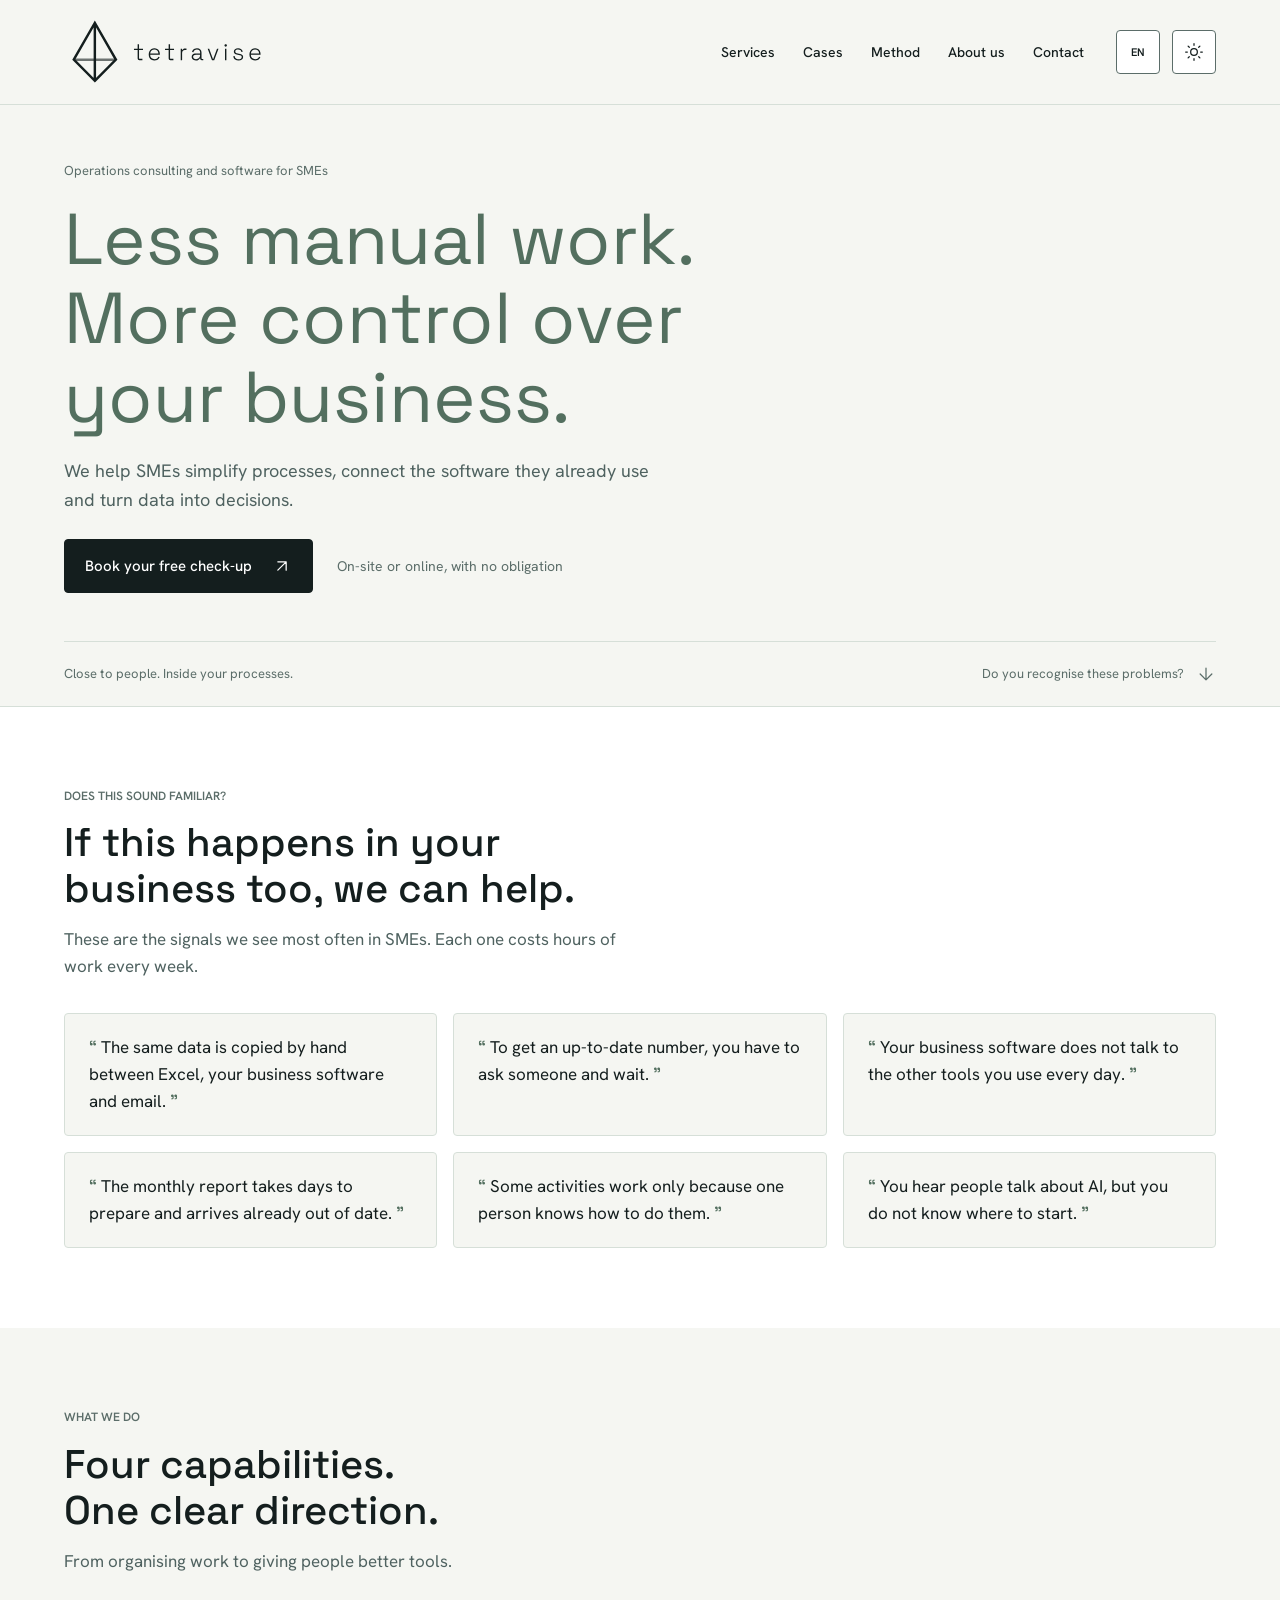
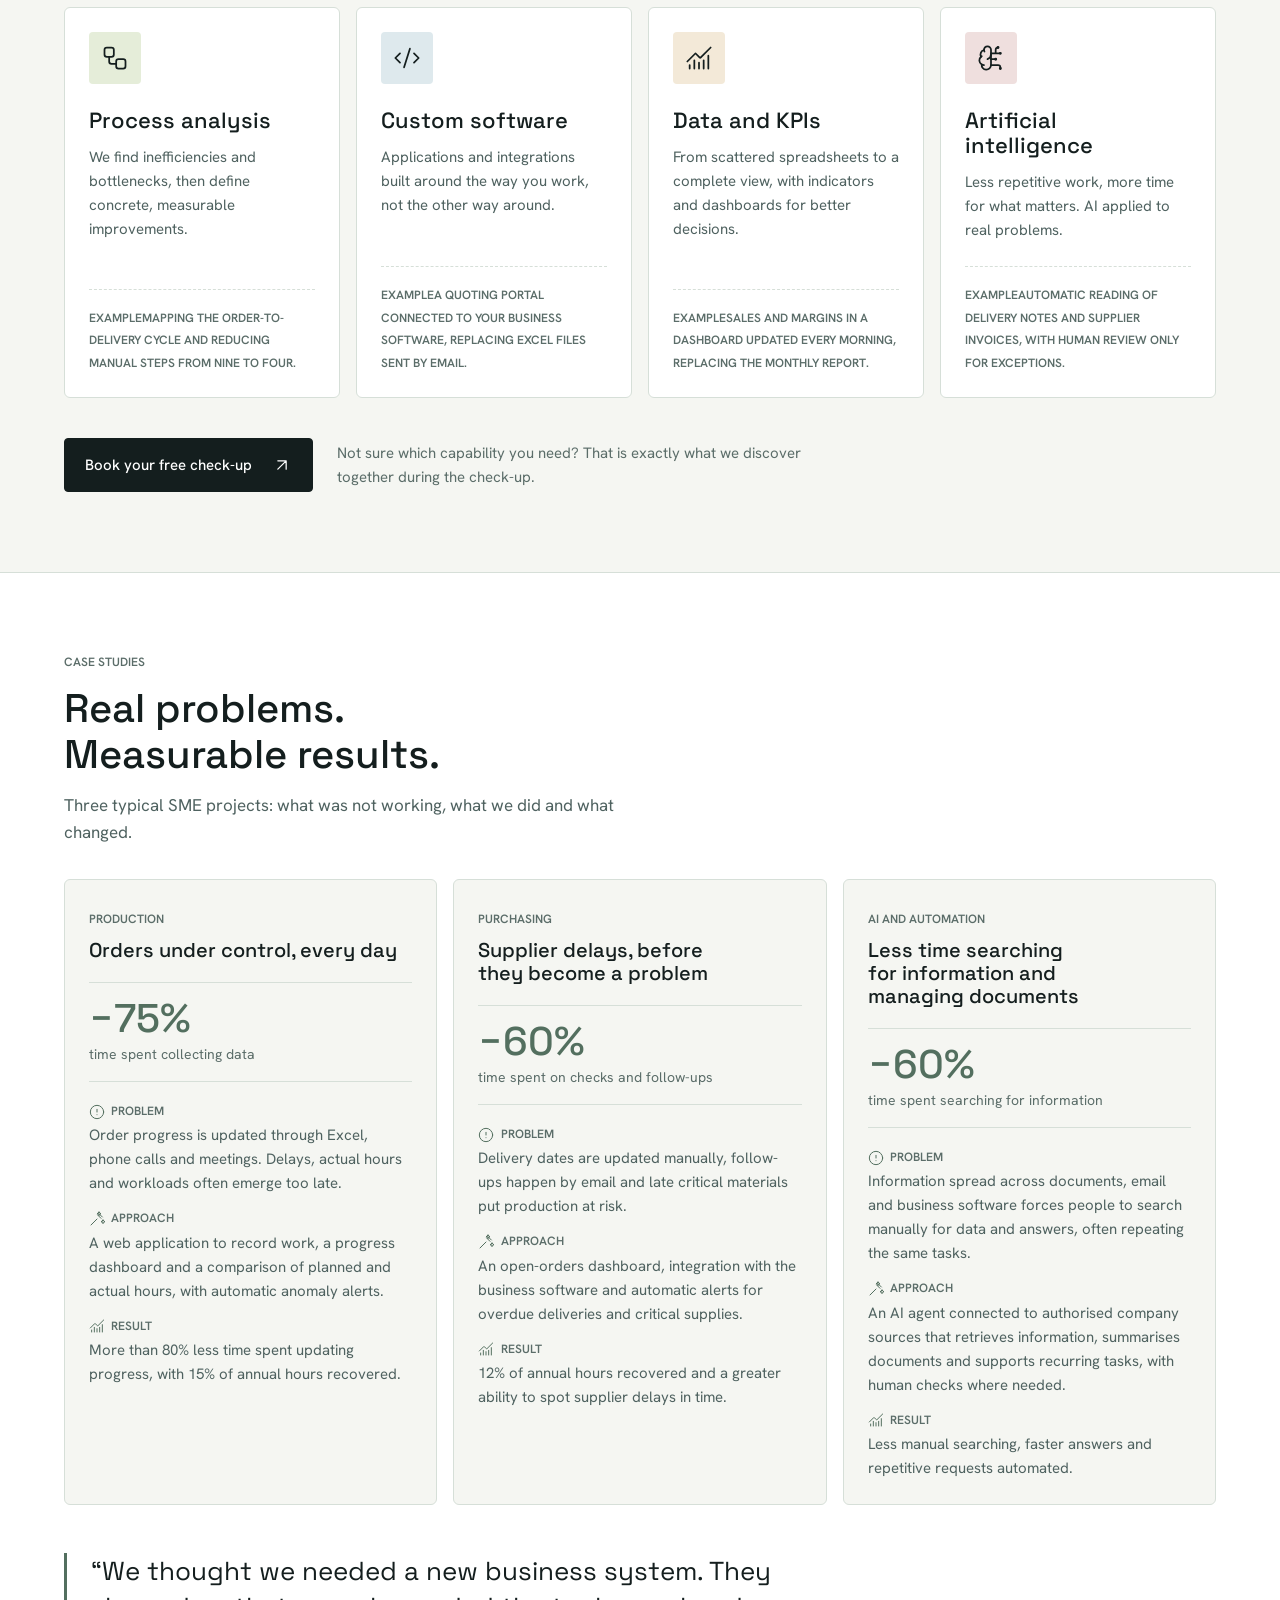
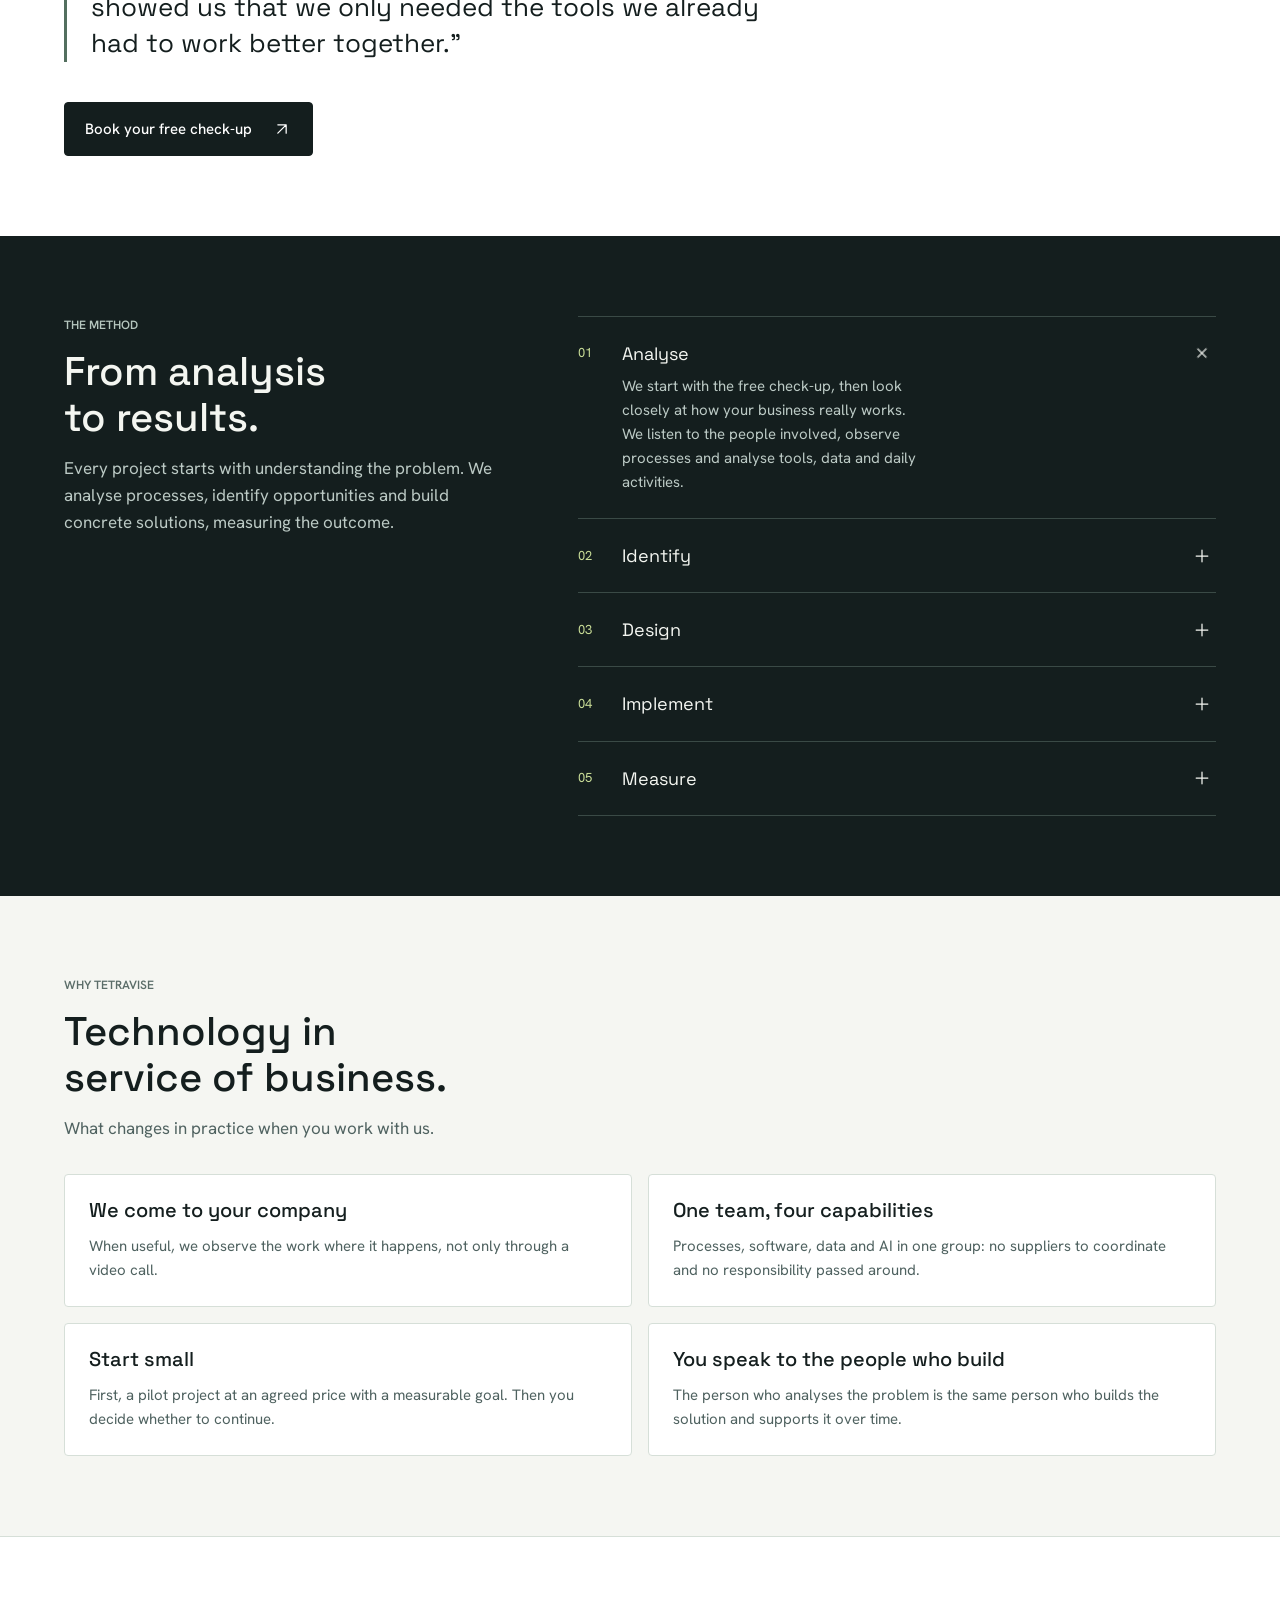
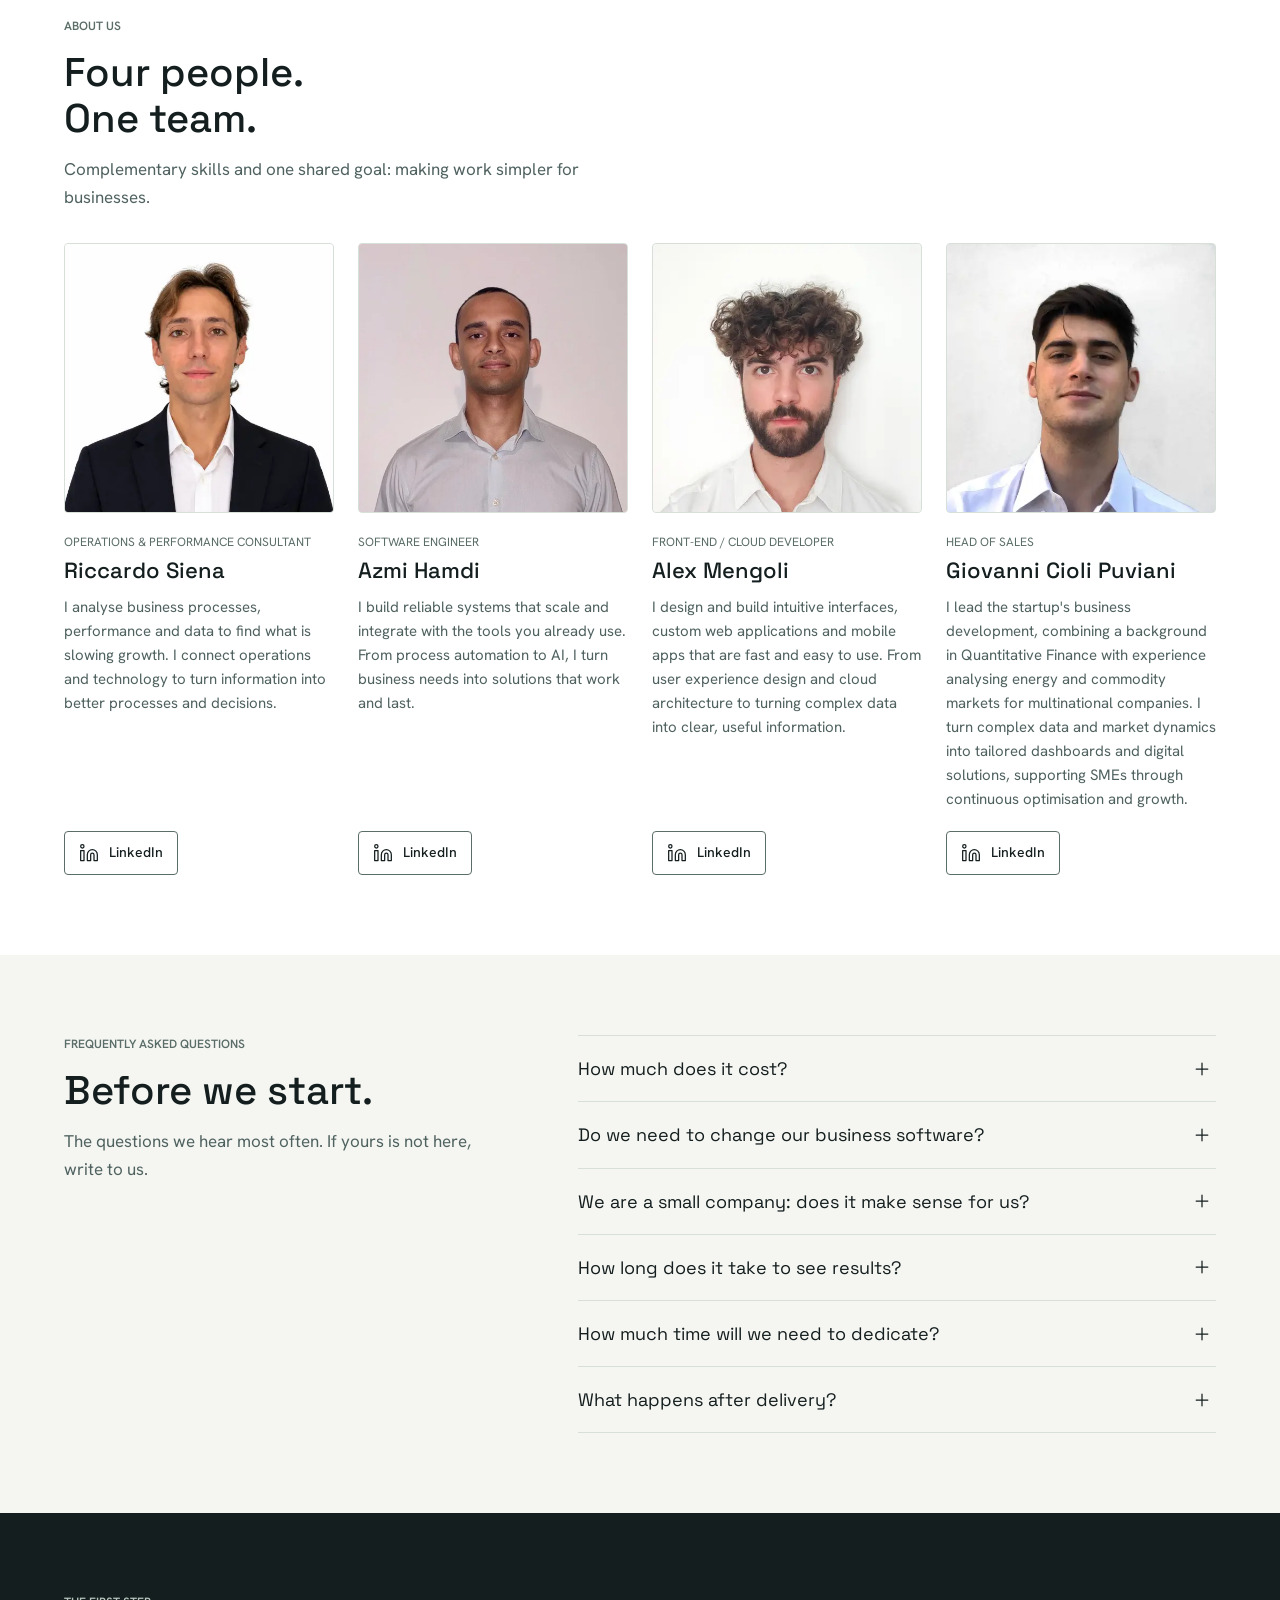
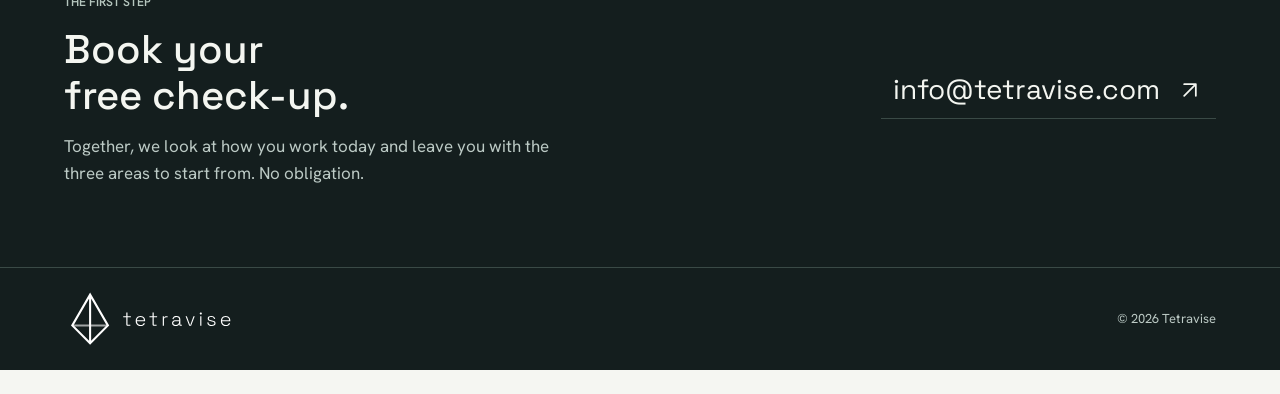
==== commit 60d27732: "feat: complete english translation" ====
--- a/index.html
+++ b/index.html
@@ -399,17 +399,17 @@
     <section class="section alt" id="problemi" aria-labelledby="pains-title">
       <div class="container">
         <div class="section-head" data-reveal>
-          <span class="kicker">Ti riconosci?</span>
-          <h2 id="pains-title">Se succede anche nella tua azienda, possiamo aiutarti.</h2>
-          <p class="sub">Sono i segnali che incontriamo più spesso nelle PMI. Ognuno, da solo, costa ore di lavoro ogni settimana.</p>
+          <span class="kicker" data-i18n="pains.kicker">Ti riconosci?</span>
+          <h2 id="pains-title" data-i18n="pains.title">Se succede anche nella tua azienda, possiamo aiutarti.</h2>
+          <p class="sub" data-i18n="pains.sub">Sono i segnali che incontriamo più spesso nelle PMI. Ognuno, da solo, costa ore di lavoro ogni settimana.</p>
         </div>
         <ul class="pains">
-          <li class="pain" data-reveal>Gli stessi dati vengono copiati a mano tra Excel, gestionale ed email.</li>
-          <li class="pain" data-reveal>Per avere un numero aggiornato devi chiederlo a qualcuno e aspettare.</li>
-          <li class="pain" data-reveal>Il gestionale non dialoga con gli altri software che usi ogni giorno.</li>
-          <li class="pain" data-reveal>Il report mensile richiede giorni di lavoro e arriva quando è già vecchio.</li>
-          <li class="pain" data-reveal>Alcune attività funzionano solo perché una persona sa come farle.</li>
-          <li class="pain" data-reveal>Senti parlare di intelligenza artificiale, ma non sai da dove partire.</li>
+          <li class="pain" data-reveal data-i18n="pains.1">Gli stessi dati vengono copiati a mano tra Excel, gestionale ed email.</li>
+          <li class="pain" data-reveal data-i18n="pains.2">Per avere un numero aggiornato devi chiederlo a qualcuno e aspettare.</li>
+          <li class="pain" data-reveal data-i18n="pains.3">Il gestionale non dialoga con gli altri software che usi ogni giorno.</li>
+          <li class="pain" data-reveal data-i18n="pains.4">Il report mensile richiede giorni di lavoro e arriva quando è già vecchio.</li>
+          <li class="pain" data-reveal data-i18n="pains.5">Alcune attività funzionano solo perché una persona sa come farle.</li>
+          <li class="pain" data-reveal data-i18n="pains.6">Senti parlare di intelligenza artificiale, ma non sai da dove partire.</li>
         </ul>
       </div>
     </section>
@@ -417,47 +417,47 @@
     <section class="section services" id="competenze" aria-labelledby="services-title">
       <div class="container">
         <div class="section-head" data-reveal>
-          <span class="kicker">Cosa facciamo</span>
-          <h2 id="services-title">Quattro competenze.<br>Un'unica direzione.</h2>
-          <p class="sub">Dall'organizzazione del lavoro agli strumenti per farlo meglio.</p>
+          <span class="kicker" data-i18n="services.kicker">Cosa facciamo</span>
+          <h2 id="services-title"><span data-i18n="services.title">Quattro competenze.</span><br><span data-i18n="services.titleAccent">Un'unica direzione.</span></h2>
+          <p class="sub" data-i18n="services.sub">Dall'organizzazione del lavoro agli strumenti per farlo meglio.</p>
         </div>
         <div class="fields">
           <article class="field f1" data-reveal>
             <div class="field-icon"><svg class="icon" aria-hidden="true"><use href="#icon-workflow"/></svg></div>
             <div>
-              <h3>Analisi dei processi</h3>
-              <p>Troviamo inefficienze e colli di bottiglia. Definiamo interventi concreti e misurabili.</p>
-            </div>
-            <p class="field-example"><span>Esempio</span>Mappatura del ciclo ordine-consegna e passaggi manuali ridotti da nove a quattro.</p>
+              <h3 data-i18n="services.process.title">Analisi dei processi</h3>
+              <p data-i18n="services.process.body">Troviamo inefficienze e colli di bottiglia. Definiamo interventi concreti e misurabili.</p>
+            </div>
+            <p class="field-example"><span data-i18n="ui.example">Esempio</span><span data-i18n="services.process.example">Mappatura del ciclo ordine-consegna e passaggi manuali ridotti da nove a quattro.</span></p>
           </article>
           <article class="field f2" data-reveal>
             <div class="field-icon"><svg class="icon" aria-hidden="true"><use href="#icon-code-xml"/></svg></div>
             <div>
-              <h3>Software su misura</h3>
-              <p>Applicazioni e integrazioni costruite attorno al tuo lavoro, non il contrario.</p>
-            </div>
-            <p class="field-example"><span>Esempio</span>Un portale preventivi collegato al gestionale, al posto dei fogli Excel inviati via email.</p>
+              <h3 data-i18n="services.software.title">Software su misura</h3>
+              <p data-i18n="services.software.body">Applicazioni e integrazioni costruite attorno al tuo lavoro, non il contrario.</p>
+            </div>
+            <p class="field-example"><span data-i18n="ui.example">Esempio</span><span data-i18n="services.software.example">Un portale preventivi collegato al gestionale, al posto dei fogli Excel inviati via email.</span></p>
           </article>
           <article class="field f3" data-reveal>
             <div class="field-icon"><svg class="icon" aria-hidden="true"><use href="#icon-chart-no-axes-combined"/></svg></div>
             <div>
-              <h3>Dati e KPI</h3>
-              <p>Dai fogli sparsi a una visione d'insieme. Indicatori e dashboard per decidere meglio.</p>
-            </div>
-            <p class="field-example"><span>Esempio</span>Vendite e margini in una dashboard aggiornata ogni mattina, al posto del report mensile.</p>
+              <h3 data-i18n="services.data.title">Dati e KPI</h3>
+              <p data-i18n="services.data.body">Dai fogli sparsi a una visione d'insieme. Indicatori e dashboard per decidere meglio.</p>
+            </div>
+            <p class="field-example"><span data-i18n="ui.example">Esempio</span><span data-i18n="services.data.example">Vendite e margini in una dashboard aggiornata ogni mattina, al posto del report mensile.</span></p>
           </article>
           <article class="field f4" data-reveal>
             <div class="field-icon"><svg class="icon" aria-hidden="true"><use href="#icon-brain-circuit"/></svg></div>
             <div>
-              <h3>Intelligenza artificiale</h3>
-              <p>Meno attività ripetitive, più tempo per ciò che conta. AI applicata a problemi reali.</p>
-            </div>
-            <p class="field-example"><span>Esempio</span>Lettura automatica di DDT e fatture fornitori, con controllo umano solo sulle eccezioni.</p>
+              <h3 data-i18n="services.ai.title">Intelligenza artificiale</h3>
+              <p data-i18n="services.ai.body">Meno attività ripetitive, più tempo per ciò che conta. AI applicata a problemi reali.</p>
+            </div>
+            <p class="field-example"><span data-i18n="ui.example">Esempio</span><span data-i18n="services.ai.example">Lettura automatica di DDT e fatture fornitori, con controllo umano solo sulle eccezioni.</span></p>
           </article>
         </div>
         <div class="section-cta" data-reveal>
-          <a class="button" href="#contatti">Prenota il check-up gratuito <svg class="icon" aria-hidden="true"><use href="#icon-arrow-up-right"/></svg></a>
-          <p>Non sai quale competenza ti serve? È proprio quello che scopriamo insieme nel check-up.</p>
+          <a class="button" href="#contatti"><span data-i18n="hero.cta">Prenota il check-up gratuito</span> <svg class="icon" aria-hidden="true"><use href="#icon-arrow-up-right"/></svg></a>
+          <p data-i18n="services.cta">Non sai quale competenza ti serve? È proprio quello che scopriamo insieme nel check-up.</p>
         </div>
       </div>
     </section>
@@ -465,53 +465,53 @@
     <section class="section alt" id="casi" aria-labelledby="cases-title">
       <div class="container">
         <div class="section-head" data-reveal>
-          <span class="kicker">Casi studio</span>
-          <h2 id="cases-title">Problemi reali.<br>Risultati misurabili.</h2>
-          <p class="sub">Tre interventi tipici nelle PMI: cosa non funzionava, cosa abbiamo fatto, cosa è cambiato.</p>
+          <span class="kicker" data-i18n="cases.kicker">Casi studio</span>
+          <h2 id="cases-title"><span data-i18n="cases.title">Problemi reali.</span><br><span data-i18n="cases.titleAccent">Risultati misurabili.</span></h2>
+          <p class="sub" data-i18n="cases.sub">Tre interventi tipici nelle PMI: cosa non funzionava, cosa abbiamo fatto, cosa è cambiato.</p>
         </div>
         <div class="cases">
           <article class="case" data-reveal>
             <div>
-              <span class="kicker">Produzione</span>
-              <h3>Commesse sotto controllo, ogni giorno</h3>
-            </div>
-            <p class="case-metric"><strong>−75%</strong><span>tempo dedicato alla raccolta dei dati</span></p>
+              <span class="kicker" data-i18n="cases.production.kicker">Produzione</span>
+              <h3 data-i18n="cases.production.title">Commesse sotto controllo, ogni giorno</h3>
+            </div>
+            <p class="case-metric"><strong>−75%</strong><span data-i18n="cases.production.metric">tempo dedicato alla raccolta dei dati</span></p>
             <dl>
-              <div><dt><svg class="icon" aria-hidden="true"><use href="#icon-circle-alert"/></svg>Problema</dt><dd>L'avanzamento delle commesse viene aggiornato tramite Excel, telefonate e riunioni. Ritardi, ore effettive e carichi di lavoro emergono spesso troppo tardi.</dd></div>
-              <div><dt><svg class="icon" aria-hidden="true"><use href="#icon-wand-sparkles"/></svg>Intervento</dt><dd>Applicazione web per registrare le lavorazioni, dashboard di avanzamento e confronto tra ore previste ed effettive, con segnalazioni automatiche delle anomalie.</dd></div>
-              <div><dt><svg class="icon" aria-hidden="true"><use href="#icon-chart-no-axes-combined"/></svg>Risultato</dt><dd>Oltre l'80% di riduzione nei tempi di aggiornamento dell'avanzamento e il 15% delle ore annue recuperate.</dd></div>
+              <div><dt><svg class="icon" aria-hidden="true"><use href="#icon-circle-alert"/></svg><span data-i18n="ui.problem">Problema</span></dt><dd data-i18n="cases.production.problem">L'avanzamento delle commesse viene aggiornato tramite Excel, telefonate e riunioni. Ritardi, ore effettive e carichi di lavoro emergono spesso troppo tardi.</dd></div>
+              <div><dt><svg class="icon" aria-hidden="true"><use href="#icon-wand-sparkles"/></svg><span data-i18n="ui.intervention">Intervento</span></dt><dd data-i18n="cases.production.intervention">Applicazione web per registrare le lavorazioni, dashboard di avanzamento e confronto tra ore previste ed effettive, con segnalazioni automatiche delle anomalie.</dd></div>
+              <div><dt><svg class="icon" aria-hidden="true"><use href="#icon-chart-no-axes-combined"/></svg><span data-i18n="ui.result">Risultato</span></dt><dd data-i18n="cases.production.result">Oltre l'80% di riduzione nei tempi di aggiornamento dell'avanzamento e il 15% delle ore annue recuperate.</dd></div>
             </dl>
           </article>
           <article class="case" data-reveal>
             <div>
-              <span class="kicker">Acquisti</span>
-              <h3>I ritardi dei fornitori, prima che diventino un problema</h3>
-            </div>
-            <p class="case-metric"><strong>−60%</strong><span>tempo dedicato a controlli e solleciti</span></p>
+              <span class="kicker" data-i18n="cases.purchasing.kicker">Acquisti</span>
+              <h3 data-i18n="cases.purchasing.title">I ritardi dei fornitori, prima che diventino un problema</h3>
+            </div>
+            <p class="case-metric"><strong>−60%</strong><span data-i18n="cases.purchasing.metric">tempo dedicato a controlli e solleciti</span></p>
             <dl>
-              <div><dt><svg class="icon" aria-hidden="true"><use href="#icon-circle-alert"/></svg>Problema</dt><dd>Date di consegna aggiornate manualmente, solleciti via e-mail e materiali critici in ritardo rischiano di compromettere la produzione.</dd></div>
-              <div><dt><svg class="icon" aria-hidden="true"><use href="#icon-wand-sparkles"/></svg>Intervento</dt><dd>Cruscotto degli ordini aperti, integrazione con il gestionale e avvisi automatici su consegne scadute e forniture critiche.</dd></div>
-              <div><dt><svg class="icon" aria-hidden="true"><use href="#icon-chart-no-axes-combined"/></svg>Risultato</dt><dd>Il 12% delle ore annue recuperate e maggiore capacità di individuare per tempo i ritardi dei fornitori.</dd></div>
+              <div><dt><svg class="icon" aria-hidden="true"><use href="#icon-circle-alert"/></svg><span data-i18n="ui.problem">Problema</span></dt><dd data-i18n="cases.purchasing.problem">Date di consegna aggiornate manualmente, solleciti via e-mail e materiali critici in ritardo rischiano di compromettere la produzione.</dd></div>
+              <div><dt><svg class="icon" aria-hidden="true"><use href="#icon-wand-sparkles"/></svg><span data-i18n="ui.intervention">Intervento</span></dt><dd data-i18n="cases.purchasing.intervention">Cruscotto degli ordini aperti, integrazione con il gestionale e avvisi automatici su consegne scadute e forniture critiche.</dd></div>
+              <div><dt><svg class="icon" aria-hidden="true"><use href="#icon-chart-no-axes-combined"/></svg><span data-i18n="ui.result">Risultato</span></dt><dd data-i18n="cases.purchasing.result">Il 12% delle ore annue recuperate e maggiore capacità di individuare per tempo i ritardi dei fornitori.</dd></div>
             </dl>
           </article>
           <article class="case" data-reveal>
             <div>
-              <span class="kicker">AI e automazione</span>
-              <h3>Meno tempo a cercare informazioni e gestire documenti</h3>
-            </div>
-            <p class="case-metric"><strong>−60%</strong><span>tempo di ricerca delle informazioni</span></p>
+              <span class="kicker" data-i18n="cases.ai.kicker">AI e automazione</span>
+              <h3 data-i18n="cases.ai.title">Meno tempo a cercare informazioni e gestire documenti</h3>
+            </div>
+            <p class="case-metric"><strong>−60%</strong><span data-i18n="cases.ai.metric">tempo di ricerca delle informazioni</span></p>
             <dl>
-              <div><dt><svg class="icon" aria-hidden="true"><use href="#icon-circle-alert"/></svg>Problema</dt><dd>Informazioni distribuite tra documenti, e-mail e gestionali costringono le persone a cercare manualmente dati e risposte, ripetendo spesso le stesse attività.</dd></div>
-              <div><dt><svg class="icon" aria-hidden="true"><use href="#icon-wand-sparkles"/></svg>Intervento</dt><dd>Agente AI collegato alle fonti aziendali autorizzate, capace di recuperare informazioni, sintetizzare documenti e supportare attività ricorrenti, con verifiche umane dove necessarie.</dd></div>
-              <div><dt><svg class="icon" aria-hidden="true"><use href="#icon-chart-no-axes-combined"/></svg>Risultato</dt><dd>Ricerche manuali ridotte, risposte più rapide e richieste ripetitive automatizzate.</dd></div>
+              <div><dt><svg class="icon" aria-hidden="true"><use href="#icon-circle-alert"/></svg><span data-i18n="ui.problem">Problema</span></dt><dd data-i18n="cases.ai.problem">Informazioni distribuite tra documenti, e-mail e gestionali costringono le persone a cercare manualmente dati e risposte, ripetendo spesso le stesse attività.</dd></div>
+              <div><dt><svg class="icon" aria-hidden="true"><use href="#icon-wand-sparkles"/></svg><span data-i18n="ui.intervention">Intervento</span></dt><dd data-i18n="cases.ai.intervention">Agente AI collegato alle fonti aziendali autorizzate, capace di recuperare informazioni, sintetizzare documenti e supportare attività ricorrenti, con verifiche umane dove necessarie.</dd></div>
+              <div><dt><svg class="icon" aria-hidden="true"><use href="#icon-chart-no-axes-combined"/></svg><span data-i18n="ui.result">Risultato</span></dt><dd data-i18n="cases.ai.result">Ricerche manuali ridotte, risposte più rapide e richieste ripetitive automatizzate.</dd></div>
             </dl>
           </article>
         </div>
         <figure class="quote" data-reveal>
-          <blockquote><p>“Pensavamo servisse un nuovo gestionale. Ci hanno mostrato che bastava far interagire bene quello che avevamo già.”</p></blockquote>
+          <blockquote><p data-i18n="cases.quote">“Pensavamo servisse un nuovo gestionale. Ci hanno mostrato che bastava far interagire bene quello che avevamo già.”</p></blockquote>
         </figure>
         <div class="section-cta" data-reveal>
-          <a class="button" href="#contatti">Prenota il check-up gratuito <svg class="icon" aria-hidden="true"><use href="#icon-arrow-up-right"/></svg></a>
+          <a class="button" href="#contatti"><span data-i18n="hero.cta">Prenota il check-up gratuito</span> <svg class="icon" aria-hidden="true"><use href="#icon-arrow-up-right"/></svg></a>
         </div>
       </div>
     </section>
@@ -519,30 +519,30 @@
     <section class="section inverse" id="metodo" aria-labelledby="method-title">
       <div class="container split-layout">
         <div class="section-head" data-reveal>
-          <span class="kicker">Il metodo</span>
-          <h2 id="method-title">Dall'analisi al risultato.</h2>
-          <p class="sub">Ogni progetto parte dalla comprensione del problema. Analizziamo i processi, individuiamo le opportunità e costruiamo soluzioni concrete, misurandone il risultato.</p>
+          <span class="kicker" data-i18n="method.kicker">Il metodo</span>
+          <h2 id="method-title" data-i18n="method.title">Dall'analisi al risultato.</h2>
+          <p class="sub" data-i18n="method.sub">Ogni progetto parte dalla comprensione del problema. Analizziamo i processi, individuiamo le opportunità e costruiamo soluzioni concrete, misurandone il risultato.</p>
         </div>
         <div class="method">
           <details name="metodo" open>
-            <summary><span class="step-index">01</span><span>Analizziamo</span><svg class="icon accordion-icon" aria-hidden="true"><use href="#icon-plus"/></svg></summary>
-            <p>Si parte dal check-up gratuito, poi entriamo nel dettaglio di come funziona realmente la tua azienda. Ascoltiamo le persone coinvolte, osserviamo i processi e analizziamo strumenti, dati e attività quotidiane.</p>
+            <summary><span class="step-index">01</span><span data-i18n="method.1.title">Analizziamo</span><svg class="icon accordion-icon" aria-hidden="true"><use href="#icon-plus"/></svg></summary>
+            <p data-i18n="method.1.body">Si parte dal check-up gratuito, poi entriamo nel dettaglio di come funziona realmente la tua azienda. Ascoltiamo le persone coinvolte, osserviamo i processi e analizziamo strumenti, dati e attività quotidiane.</p>
           </details>
           <details name="metodo">
-            <summary><span class="step-index">02</span><span>Individuiamo</span><svg class="icon accordion-icon" aria-hidden="true"><use href="#icon-plus"/></svg></summary>
-            <p>Identifichiamo attività manuali, inefficienze, duplicazioni e colli di bottiglia. Diamo priorità alle opportunità che possono generare il maggior beneficio.</p>
+            <summary><span class="step-index">02</span><span data-i18n="method.2.title">Individuiamo</span><svg class="icon accordion-icon" aria-hidden="true"><use href="#icon-plus"/></svg></summary>
+            <p data-i18n="method.2.body">Identifichiamo attività manuali, inefficienze, duplicazioni e colli di bottiglia. Diamo priorità alle opportunità che possono generare il maggior beneficio.</p>
           </details>
           <details name="metodo">
-            <summary><span class="step-index">03</span><span>Progettiamo</span><svg class="icon accordion-icon" aria-hidden="true"><use href="#icon-plus"/></svg></summary>
-            <p>Definiamo la soluzione più adatta al problema, scegliendo tecnologie e strumenti in funzione delle esigenze dell'azienda, non viceversa.</p>
+            <summary><span class="step-index">03</span><span data-i18n="method.3.title">Progettiamo</span><svg class="icon accordion-icon" aria-hidden="true"><use href="#icon-plus"/></svg></summary>
+            <p data-i18n="method.3.body">Definiamo la soluzione più adatta al problema, scegliendo tecnologie e strumenti in funzione delle esigenze dell'azienda, non viceversa.</p>
           </details>
           <details name="metodo">
-            <summary><span class="step-index">04</span><span>Implementiamo</span><svg class="icon accordion-icon" aria-hidden="true"><use href="#icon-plus"/></svg></summary>
-            <p>Trasformiamo il progetto in una soluzione concreta: automazioni, integrazioni, dashboard o software sviluppati e integrati nei processi esistenti.</p>
+            <summary><span class="step-index">04</span><span data-i18n="method.4.title">Implementiamo</span><svg class="icon accordion-icon" aria-hidden="true"><use href="#icon-plus"/></svg></summary>
+            <p data-i18n="method.4.body">Trasformiamo il progetto in una soluzione concreta: automazioni, integrazioni, dashboard o software sviluppati e integrati nei processi esistenti.</p>
           </details>
           <details name="metodo">
-            <summary><span class="step-index">05</span><span>Misuriamo</span><svg class="icon accordion-icon" aria-hidden="true"><use href="#icon-plus"/></svg></summary>
-            <p>Verifichiamo l'impatto della soluzione attraverso risultati concreti: tempo risparmiato, riduzione degli errori, maggiore controllo dei dati e semplificazione delle attività.</p>
+            <summary><span class="step-index">05</span><span data-i18n="method.5.title">Misuriamo</span><svg class="icon accordion-icon" aria-hidden="true"><use href="#icon-plus"/></svg></summary>
+            <p data-i18n="method.5.body">Verifichiamo l'impatto della soluzione attraverso risultati concreti: tempo risparmiato, riduzione degli errori, maggiore controllo dei dati e semplificazione delle attività.</p>
           </details>
         </div>
       </div>
@@ -551,26 +551,26 @@
     <section class="section why" id="perche-tetravise" aria-labelledby="why-title">
       <div class="container">
         <div class="section-head" data-reveal>
-          <span class="kicker">Perché Tetravise</span>
-          <h2 id="why-title">Tecnologia al servizio del business.</h2>
-          <p class="sub">Cosa cambia, in pratica, quando lavori con noi.</p>
+          <span class="kicker" data-i18n="why.kicker">Perché Tetravise</span>
+          <h2 id="why-title" data-i18n="why.title">Tecnologia al servizio del business.</h2>
+          <p class="sub" data-i18n="why.sub">Cosa cambia, in pratica, quando lavori con noi.</p>
         </div>
         <div class="reasons">
           <article class="reason" data-reveal>
-            <h3>Veniamo in azienda</h3>
-            <p>Quando serve, osserviamo il lavoro dove succede, non solo da una videochiamata.</p>
+            <h3 data-i18n="why.1.title">Veniamo in azienda</h3>
+            <p data-i18n="why.1.body">Quando serve, osserviamo il lavoro dove succede, non solo da una videochiamata.</p>
           </article>
           <article class="reason" data-reveal>
-            <h3>Un team, quattro competenze</h3>
-            <p>Processi, software, dati e AI nello stesso gruppo: nessun fornitore da coordinare, nessun rimpallo di responsabilità.</p>
+            <h3 data-i18n="why.2.title">Un team, quattro competenze</h3>
+            <p data-i18n="why.2.body">Processi, software, dati e AI nello stesso gruppo: nessun fornitore da coordinare, nessun rimpallo di responsabilità.</p>
           </article>
           <article class="reason" data-reveal>
-            <h3>Si parte in piccolo</h3>
-            <p>Prima un progetto pilota a prezzo concordato, con un obiettivo misurabile. Poi decidi tu se proseguire.</p>
+            <h3 data-i18n="why.3.title">Si parte in piccolo</h3>
+            <p data-i18n="why.3.body">Prima un progetto pilota a prezzo concordato, con un obiettivo misurabile. Poi decidi tu se proseguire.</p>
           </article>
           <article class="reason" data-reveal>
-            <h3>Parli con chi realizza</h3>
-            <p>Chi analizza il problema è la stessa persona che costruisce la soluzione e la segue nel tempo.</p>
+            <h3 data-i18n="why.4.title">Parli con chi realizza</h3>
+            <p data-i18n="why.4.body">Chi analizza il problema è la stessa persona che costruisce la soluzione e la segue nel tempo.</p>
           </article>
         </div>
       </div>
@@ -579,9 +579,9 @@
     <section class="section alt" id="team" aria-labelledby="team-title">
       <div class="container team-layout">
         <div class="section-head" data-reveal>
-          <span class="kicker">Chi siamo</span>
-          <h2 id="team-title">Quattro persone.<br>Un'unica squadra.</h2>
-          <p class="sub">Competenze complementari e un obiettivo comune: rendere più semplice il lavoro delle imprese.</p>
+          <span class="kicker" data-i18n="team.kicker">Chi siamo</span>
+          <h2 id="team-title"><span data-i18n="team.title">Quattro persone.</span><br><span data-i18n="team.titleAccent">Un'unica squadra.</span></h2>
+          <p class="sub" data-i18n="team.sub">Competenze complementari e un obiettivo comune: rendere più semplice il lavoro delle imprese.</p>
         </div>
         <div class="team">
           <figure class="person">
@@ -644,34 +644,34 @@
     <section class="section" id="faq" aria-labelledby="faq-title">
       <div class="container split-layout">
         <div class="section-head" data-reveal>
-          <span class="kicker">Domande frequenti</span>
-          <h2 id="faq-title">Prima di iniziare.</h2>
-          <p class="sub">Le domande che ci fanno più spesso. Se la tua non c'è, scrivici.</p>
+          <span class="kicker" data-i18n="faq.kicker">Domande frequenti</span>
+          <h2 id="faq-title" data-i18n="faq.title">Prima di iniziare.</h2>
+          <p class="sub" data-i18n="faq.sub">Le domande che ci fanno più spesso. Se la tua non c'è, scrivici.</p>
         </div>
         <div class="faq">
           <details>
-            <summary><span>Quanto costa?</span><svg class="icon accordion-icon" aria-hidden="true"><use href="#icon-plus"/></svg></summary>
-            <p>Il check-up iniziale è gratuito. Dopo ti proponiamo un progetto pilota a prezzo fisso, con obiettivi e tempi scritti prima di iniziare. Nessuna sorpresa a consuntivo.</p>
+            <summary><span data-i18n="faq.1.title">Quanto costa?</span><svg class="icon accordion-icon" aria-hidden="true"><use href="#icon-plus"/></svg></summary>
+            <p data-i18n="faq.1.body">Il check-up iniziale è gratuito. Dopo ti proponiamo un progetto pilota a prezzo fisso, con obiettivi e tempi scritti prima di iniziare. Nessuna sorpresa a consuntivo.</p>
           </details>
           <details>
-            <summary><span>Dobbiamo cambiare gestionale?</span><svg class="icon accordion-icon" aria-hidden="true"><use href="#icon-plus"/></svg></summary>
-            <p>Quasi mai. Partiamo dagli strumenti che usi già e li colleghiamo tra loro. Proponiamo di sostituire un software solo quando è davvero l'ostacolo principale.</p>
+            <summary><span data-i18n="faq.2.title">Dobbiamo cambiare gestionale?</span><svg class="icon accordion-icon" aria-hidden="true"><use href="#icon-plus"/></svg></summary>
+            <p data-i18n="faq.2.body">Quasi mai. Partiamo dagli strumenti che usi già e li colleghiamo tra loro. Proponiamo di sostituire un software solo quando è davvero l'ostacolo principale.</p>
           </details>
           <details>
-            <summary><span>Siamo un'azienda piccola: ha senso per noi?</span><svg class="icon accordion-icon" aria-hidden="true"><use href="#icon-plus"/></svg></summary>
-            <p>Sì. Lavoriamo con piccole e medie imprese, e dimensioniamo ogni intervento sul beneficio atteso. Spesso i risultati più rapidi arrivano proprio nelle realtà piccole.</p>
+            <summary><span data-i18n="faq.3.title">Siamo un'azienda piccola: ha senso per noi?</span><svg class="icon accordion-icon" aria-hidden="true"><use href="#icon-plus"/></svg></summary>
+            <p data-i18n="faq.3.body">Sì. Lavoriamo con piccole e medie imprese, e dimensioniamo ogni intervento sul beneficio atteso. Spesso i risultati più rapidi arrivano proprio nelle realtà piccole.</p>
           </details>
           <details>
-            <summary><span>Quanto tempo serve per vedere risultati?</span><svg class="icon accordion-icon" aria-hidden="true"><use href="#icon-plus"/></svg></summary>
-            <p>Un progetto pilota porta risultati concreti e misurabili fin dalle prime fasi.</p>
+            <summary><span data-i18n="faq.4.title">Quanto tempo serve per vedere risultati?</span><svg class="icon accordion-icon" aria-hidden="true"><use href="#icon-plus"/></svg></summary>
+            <p data-i18n="faq.4.body">Un progetto pilota porta risultati concreti e misurabili fin dalle prime fasi.</p>
           </details>
           <details>
-            <summary><span>Quanto tempo dovremo dedicarci?</span><svg class="icon accordion-icon" aria-hidden="true"><use href="#icon-plus"/></svg></summary>
-            <p>Qualche ora nella fase di analisi, per ascoltare le persone coinvolte. Poi brevi verifiche periodiche: il lavoro tecnico è nostro.</p>
+            <summary><span data-i18n="faq.5.title">Quanto tempo dovremo dedicarci?</span><svg class="icon accordion-icon" aria-hidden="true"><use href="#icon-plus"/></svg></summary>
+            <p data-i18n="faq.5.body">Qualche ora nella fase di analisi, per ascoltare le persone coinvolte. Poi brevi verifiche periodiche: il lavoro tecnico è nostro.</p>
           </details>
           <details>
-            <summary><span>E dopo la consegna?</span><svg class="icon accordion-icon" aria-hidden="true"><use href="#icon-plus"/></svg></summary>
-            <p>Restiamo disponibili per assistenza, manutenzione ed evoluzioni, con un supporto concordato in base alle tue esigenze.</p>
+            <summary><span data-i18n="faq.6.title">E dopo la consegna?</span><svg class="icon accordion-icon" aria-hidden="true"><use href="#icon-plus"/></svg></summary>
+            <p data-i18n="faq.6.body">Restiamo disponibili per assistenza, manutenzione ed evoluzioni, con un supporto concordato in base alle tue esigenze.</p>
           </details>
         </div>
       </div>
@@ -680,9 +680,9 @@
     <section class="section contact inverse" id="contatti" aria-labelledby="contact-title">
       <div class="container contact-layout">
         <div class="section-head" data-reveal>
-          <span class="kicker">Il primo passo</span>
-          <h2 id="contact-title">Prenota il tuo<br>check-up gratuito.</h2>
-          <p class="sub">Guardiamo insieme come lavorate oggi e ti lasciamo per iscritto le tre aree da cui partire. Senza impegno.</p>
+          <span class="kicker" data-i18n="contact.kicker">Il primo passo</span>
+          <h2 id="contact-title"><span data-i18n="contact.title">Prenota il tuo</span><br><span data-i18n="contact.titleAccent">check-up gratuito.</span></h2>
+          <p class="sub" data-i18n="contact.sub">Guardiamo insieme come lavorate oggi e ti lasciamo per iscritto le tre aree da cui partire. Senza impegno.</p>
         </div>
         <a class="mail" href="mailto:info@tetravise.com?subject=Richiesta%20check-up%20gratuito"><span>info@tetravise.com</span><svg class="icon" aria-hidden="true"><use href="#icon-arrow-up-right"/></svg></a>
       </div>
@@ -762,13 +762,36 @@
           document.documentElement.lang = language;
           document.querySelector('.nav').setAttribute('aria-label', labels['ui.nav']);
           document.querySelector('.skip-link').textContent = labels['ui.skip'];
+          document.querySelector('.footer-brand').setAttribute('aria-label', labels['ui.footerHome']);
+          document.querySelector('.back-to-top').setAttribute('aria-label', labels['ui.backToTop']);
+          document.querySelector('.back-to-top').title = labels['ui.backToTop'];
+          document.querySelectorAll('.linkedin-link').forEach(link => {
+            const name = link.closest('.person').querySelector('h3').textContent;
+            link.setAttribute('aria-label', `${name} ${labels['ui.linkedinNewTab']}`);
+          });
           document.querySelectorAll('[data-i18n]').forEach(element => {
             const value = translations[language]?.[element.dataset.i18n];
+            if (value) element.textContent = value;
+          });
+          const teamBios = {
+            'giovanni-cioli-puviani.webp': 'team.giovanni.bio',
+            'alex-mengoli.webp': 'team.alex.bio',
+            'riccardo-siena.webp': 'team.riccardo.bio',
+            'azmi-hamdi.webp': 'team.azmi.bio',
+          };
+          document.querySelectorAll('.team .person').forEach(person => {
+            const image = person.querySelector('img')?.getAttribute('src')?.split('/').pop();
+            const value = translations[language]?.[teamBios[image]];
+            const element = person.querySelector('.bio');
             if (value) element.textContent = value;
           });
           languageToggle.textContent = language.toUpperCase();
           languageToggle.setAttribute('aria-label', labels['ui.switchTo']);
           languageToggle.title = labels['ui.switchTo'];
+          const themeLabel = labels[root.dataset.theme === 'dark' ? 'ui.themeLight' : 'ui.themeDark'];
+          const themeToggle = document.querySelector('.theme-toggle');
+          themeToggle.setAttribute('aria-label', themeLabel);
+          themeToggle.title = themeLabel;
         }
 
         applyLanguage(root.dataset.language || 'it');
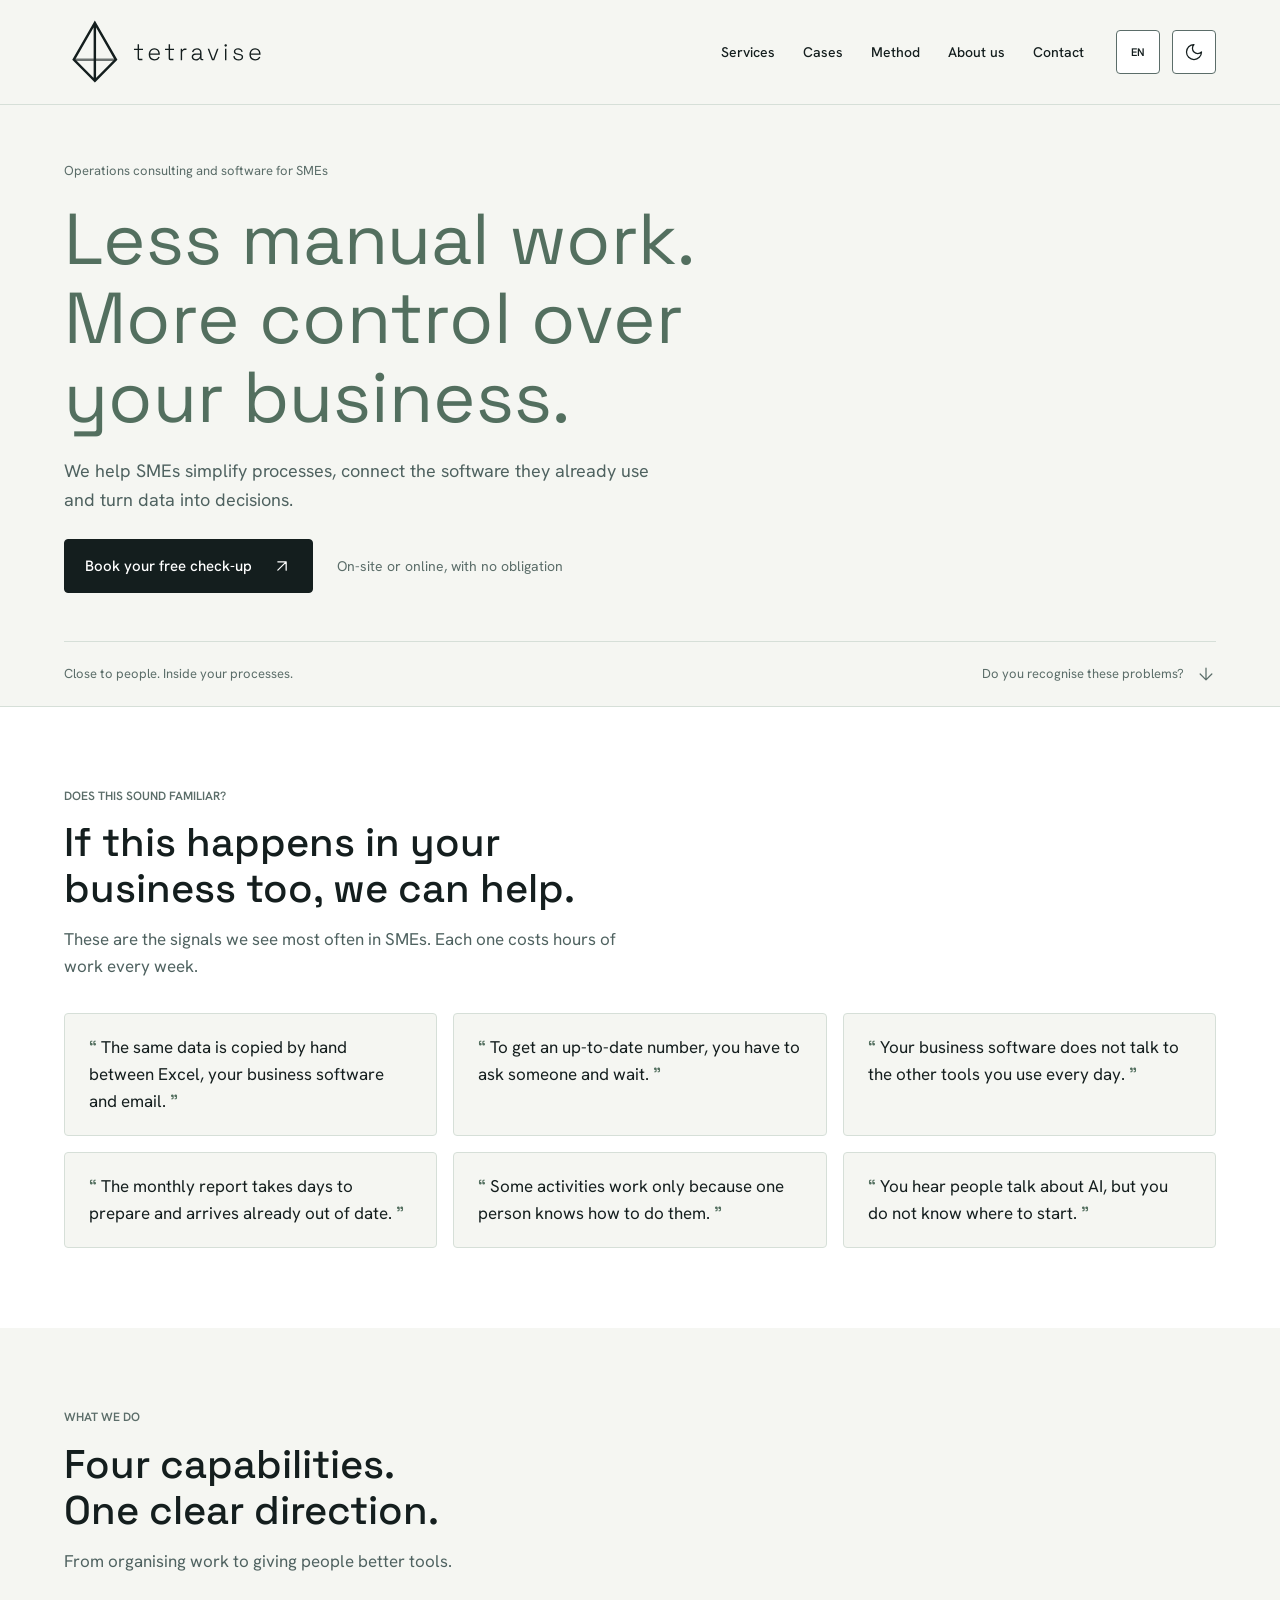
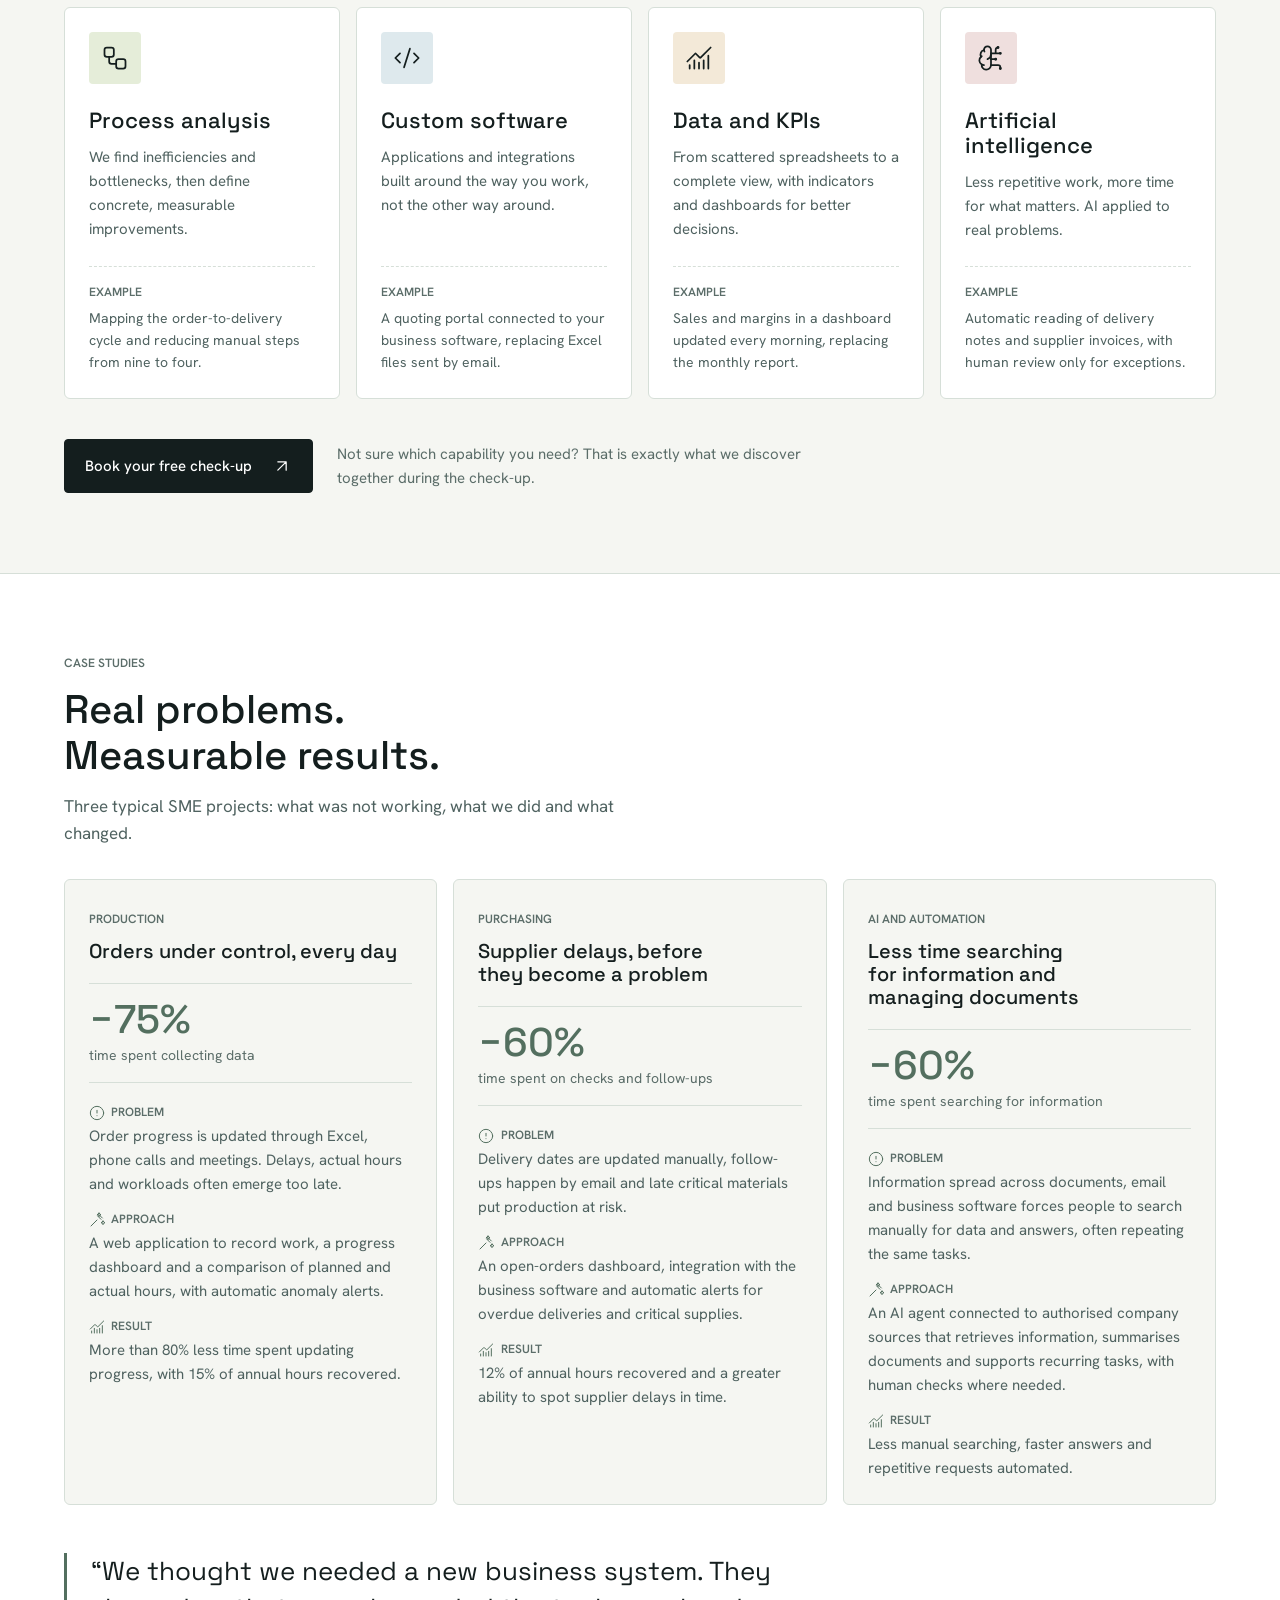
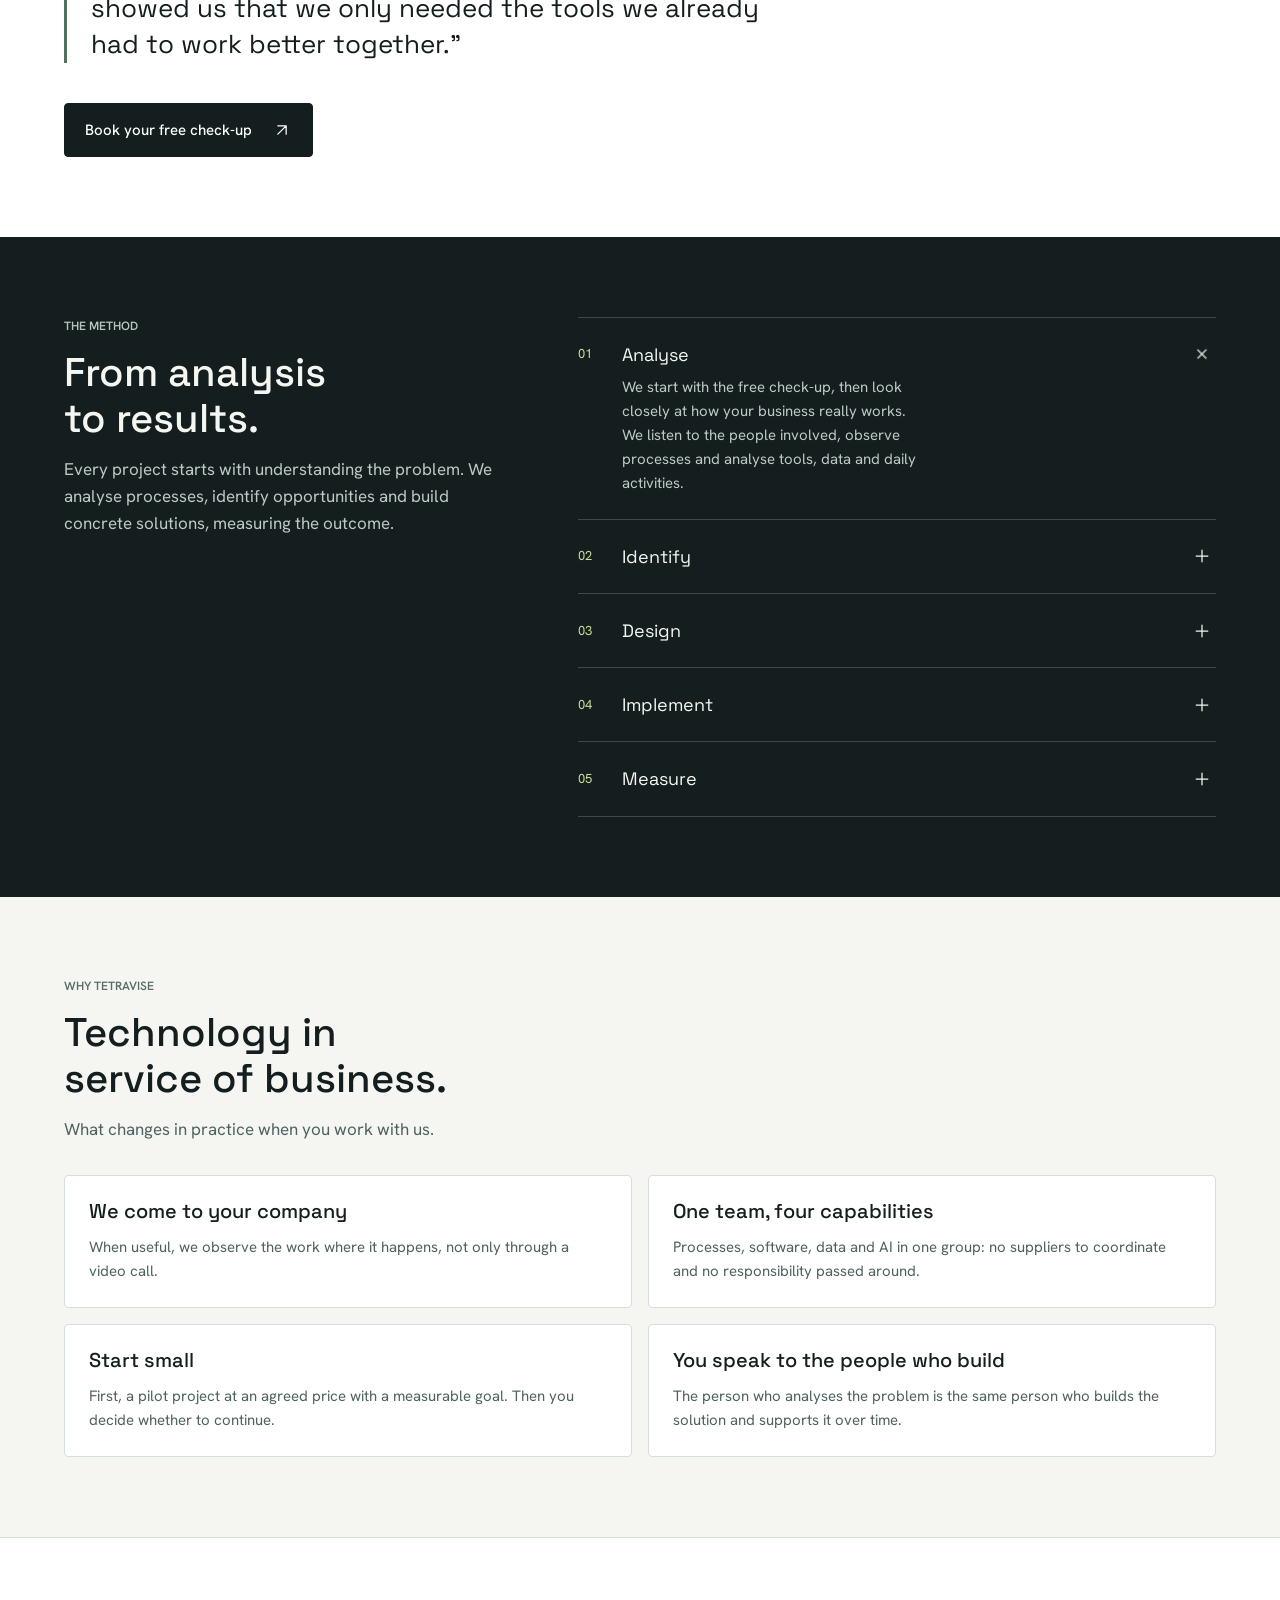
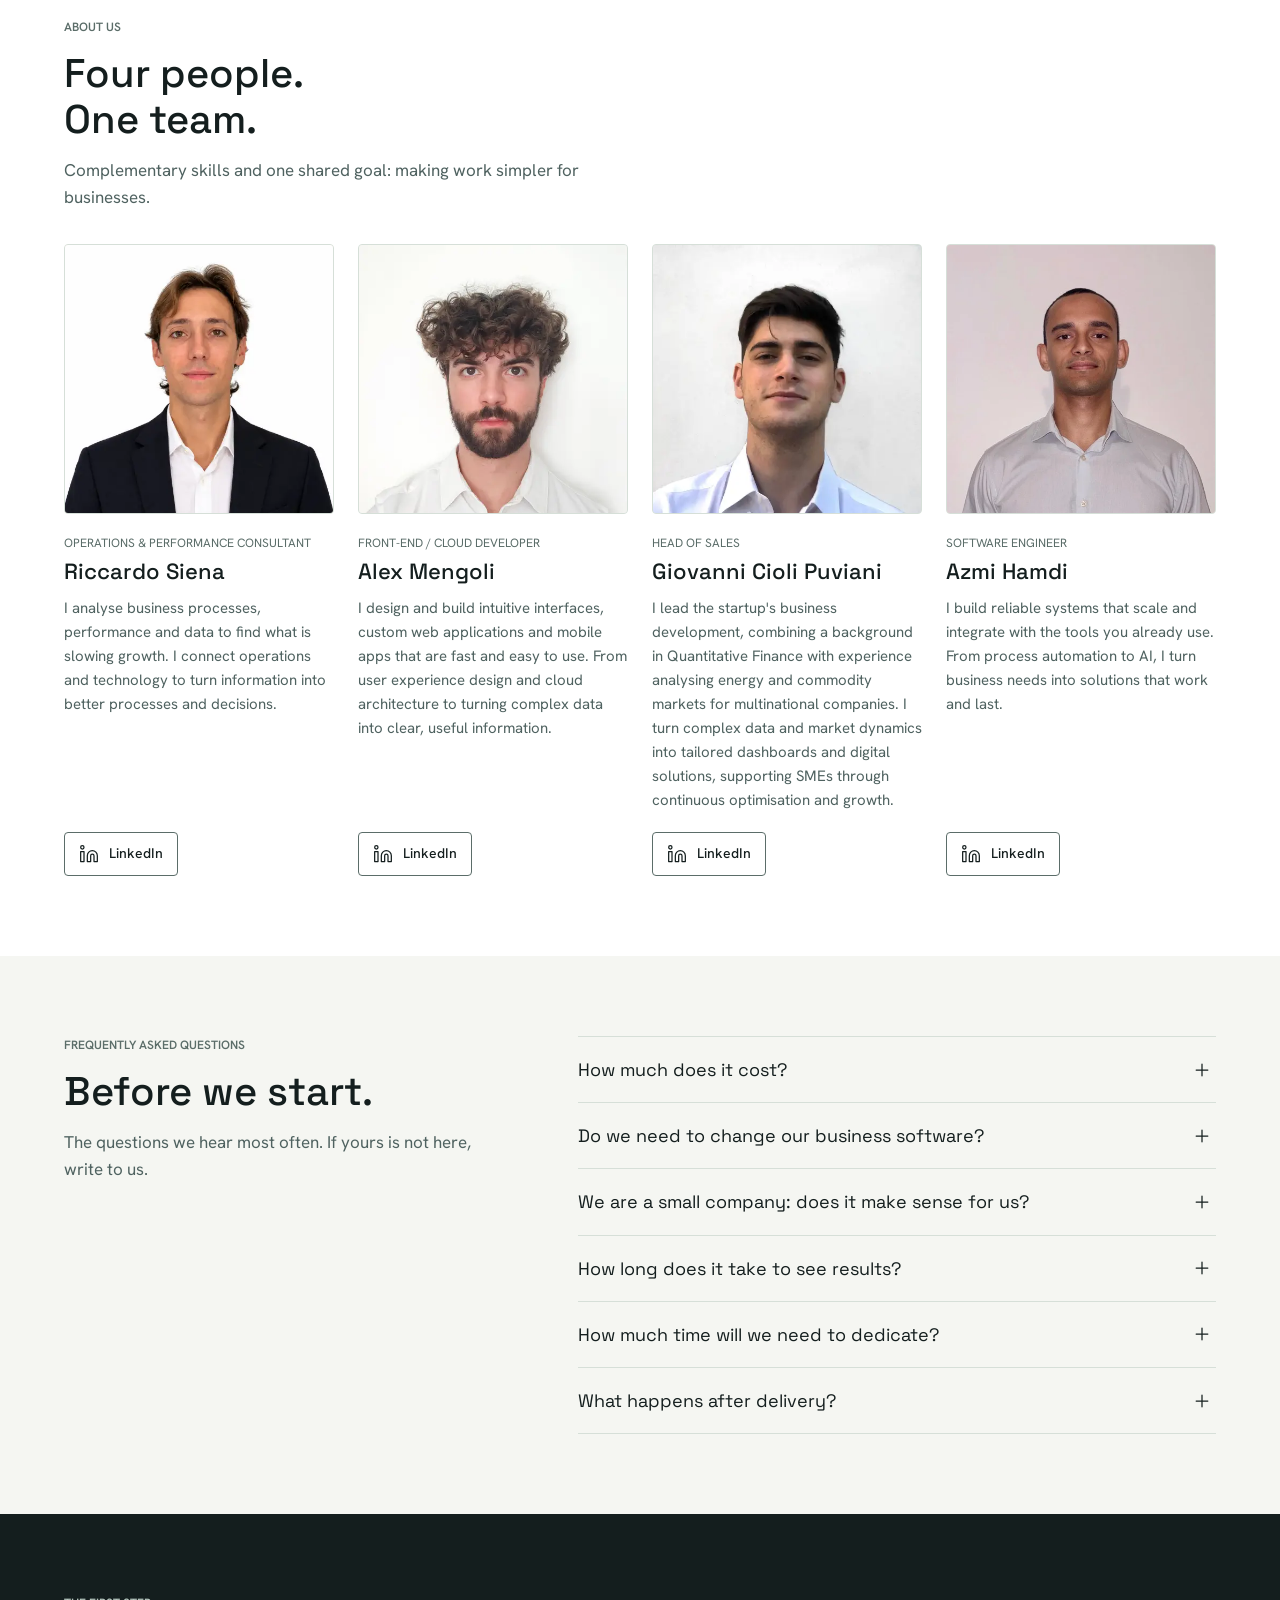
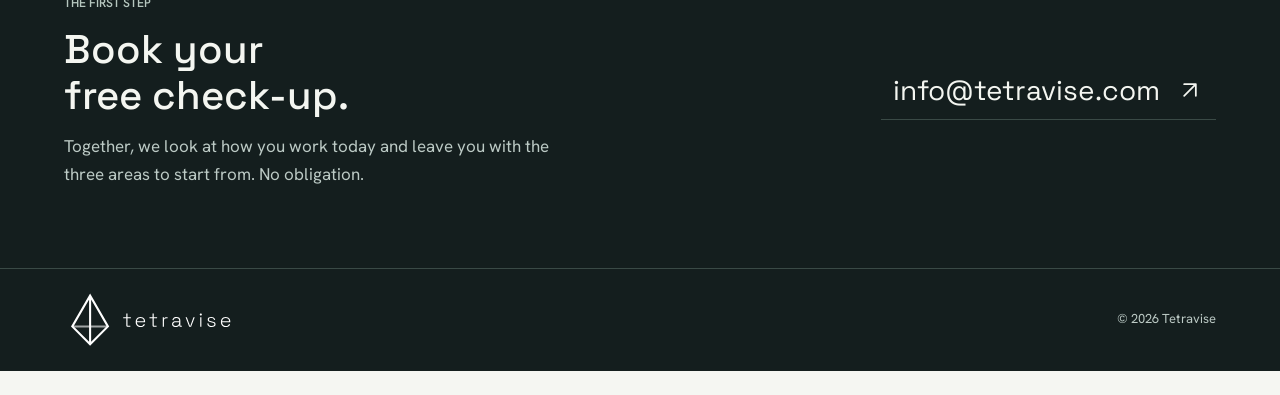
==== commit 9d3db831: "fix: new line after "EXAMPLE" for "What we do" section" ====
--- a/index.html
+++ b/index.html
@@ -97,9 +97,9 @@
     .nav a:hover { color: var(--soft); }
     .theme-toggle { display: grid; grid-area: theme; width: 2.75rem; height: 2.75rem; place-items: center; padding: 0; border: 1px solid var(--muted); border-radius: 4px; background: var(--surface); color: var(--ink); cursor: pointer; }
     .theme-toggle:hover { border-color: var(--ink); }
-    .theme-toggle .theme-moon { display: none; }
-    :root[data-theme="dark"] .theme-toggle .theme-sun { display: none; }
-    :root[data-theme="dark"] .theme-toggle .theme-moon { display: block; }
+    .theme-toggle .theme-sun { display: none; }
+    :root[data-theme="dark"] .theme-toggle .theme-moon { display: none; }
+    :root[data-theme="dark"] .theme-toggle .theme-sun { display: block; }
     .language-toggle { display: grid; grid-area: language; width: 2.75rem; height: 2.75rem; place-items: center; padding: 0; border: 1px solid var(--muted); border-radius: 4px; background: var(--surface); color: var(--ink); font: 600 .6875rem var(--font-body); letter-spacing: .04em; cursor: pointer; }
     .language-toggle:hover { border-color: var(--ink); }
 
@@ -138,8 +138,9 @@
     .field h3 { max-width: 16ch; margin-bottom: .75rem; font-size: 1.25rem; }
     .field p { color: var(--soft); font-size: .9375rem; }
     .field .field-example { margin-top: auto; padding-top: 1rem; border-top: 1px dashed var(--line); font-size: .875rem; }
-    .field-example span, .case dt { color: var(--muted); font-size: .75rem; font-weight: 600; text-transform: uppercase; }
+    .field-example span:first-child, .case dt { color: var(--muted); font-size: .75rem; font-weight: 600; text-transform: uppercase; }
     .field-example span { margin-bottom: .25rem; }
+    .field-example span:first-child { display: block; }
     .f1 { --tile: light-dark(#E5EDD9, #2F4234); }
     .f2 { --tile: light-dark(#DEE9ED, #2C4147); }
     .f3 { --tile: light-dark(#F3E9D8, #493F2B); }
@@ -428,7 +429,7 @@
               <h3 data-i18n="services.process.title">Analisi dei processi</h3>
               <p data-i18n="services.process.body">Troviamo inefficienze e colli di bottiglia. Definiamo interventi concreti e misurabili.</p>
             </div>
-            <p class="field-example"><span data-i18n="ui.example">Esempio</span><span data-i18n="services.process.example">Mappatura del ciclo ordine-consegna e passaggi manuali ridotti da nove a quattro.</span></p>
+            <p class="field-example"><span data-i18n="ui.example">Esempio</span> <span data-i18n="services.process.example">Mappatura del ciclo ordine-consegna e passaggi manuali ridotti da nove a quattro.</span></p>
           </article>
           <article class="field f2" data-reveal>
             <div class="field-icon"><svg class="icon" aria-hidden="true"><use href="#icon-code-xml"/></svg></div>
@@ -436,7 +437,7 @@
               <h3 data-i18n="services.software.title">Software su misura</h3>
               <p data-i18n="services.software.body">Applicazioni e integrazioni costruite attorno al tuo lavoro, non il contrario.</p>
             </div>
-            <p class="field-example"><span data-i18n="ui.example">Esempio</span><span data-i18n="services.software.example">Un portale preventivi collegato al gestionale, al posto dei fogli Excel inviati via email.</span></p>
+            <p class="field-example"><span data-i18n="ui.example">Esempio</span> <span data-i18n="services.software.example">Un portale preventivi collegato al gestionale, al posto dei fogli Excel inviati via email.</span></p>
           </article>
           <article class="field f3" data-reveal>
             <div class="field-icon"><svg class="icon" aria-hidden="true"><use href="#icon-chart-no-axes-combined"/></svg></div>
@@ -444,7 +445,7 @@
               <h3 data-i18n="services.data.title">Dati e KPI</h3>
               <p data-i18n="services.data.body">Dai fogli sparsi a una visione d'insieme. Indicatori e dashboard per decidere meglio.</p>
             </div>
-            <p class="field-example"><span data-i18n="ui.example">Esempio</span><span data-i18n="services.data.example">Vendite e margini in una dashboard aggiornata ogni mattina, al posto del report mensile.</span></p>
+            <p class="field-example"><span data-i18n="ui.example">Esempio</span> <span data-i18n="services.data.example">Vendite e margini in una dashboard aggiornata ogni mattina, al posto del report mensile.</span></p>
           </article>
           <article class="field f4" data-reveal>
             <div class="field-icon"><svg class="icon" aria-hidden="true"><use href="#icon-brain-circuit"/></svg></div>
@@ -452,7 +453,7 @@
               <h3 data-i18n="services.ai.title">Intelligenza artificiale</h3>
               <p data-i18n="services.ai.body">Meno attività ripetitive, più tempo per ciò che conta. AI applicata a problemi reali.</p>
             </div>
-            <p class="field-example"><span data-i18n="ui.example">Esempio</span><span data-i18n="services.ai.example">Lettura automatica di DDT e fatture fornitori, con controllo umano solo sulle eccezioni.</span></p>
+            <p class="field-example"><span data-i18n="ui.example">Esempio</span> <span data-i18n="services.ai.example">Lettura automatica di DDT e fatture fornitori, con controllo umano solo sulle eccezioni.</span></p>
           </article>
         </div>
         <div class="section-cta" data-reveal>
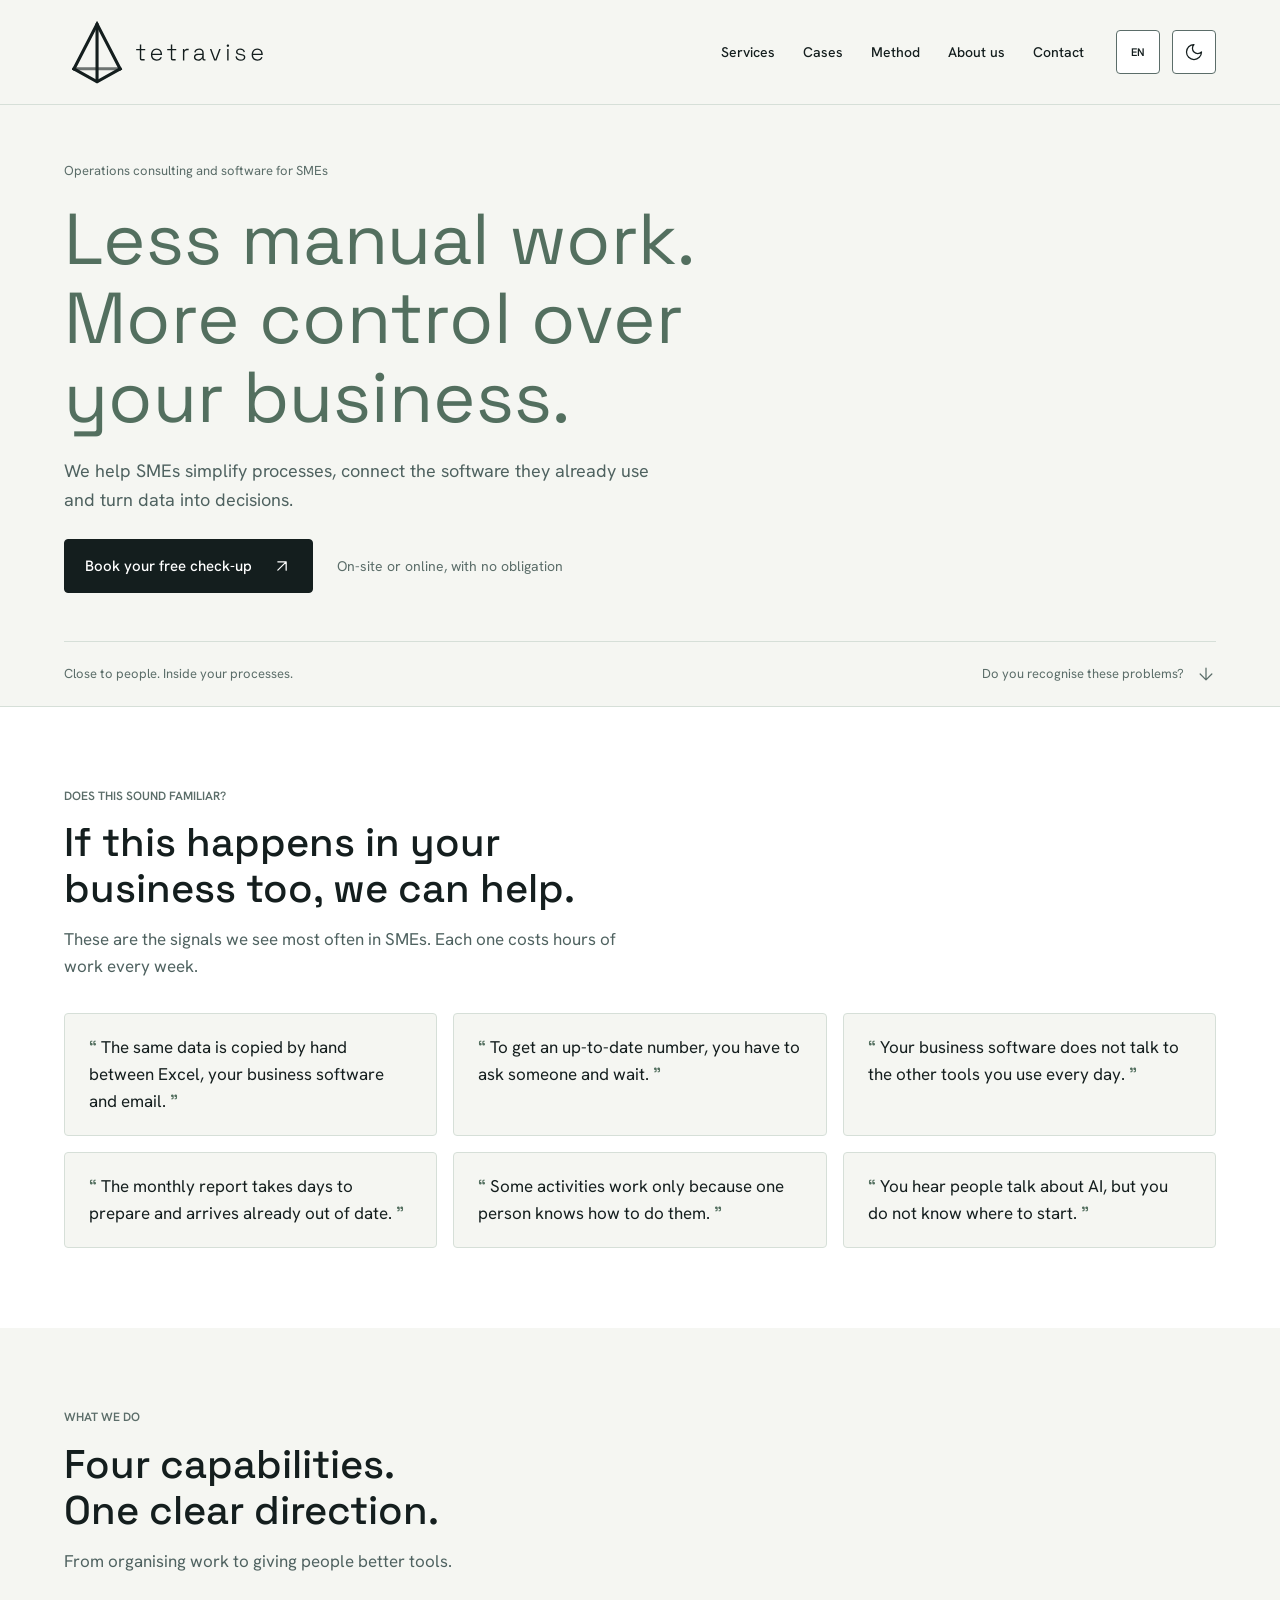
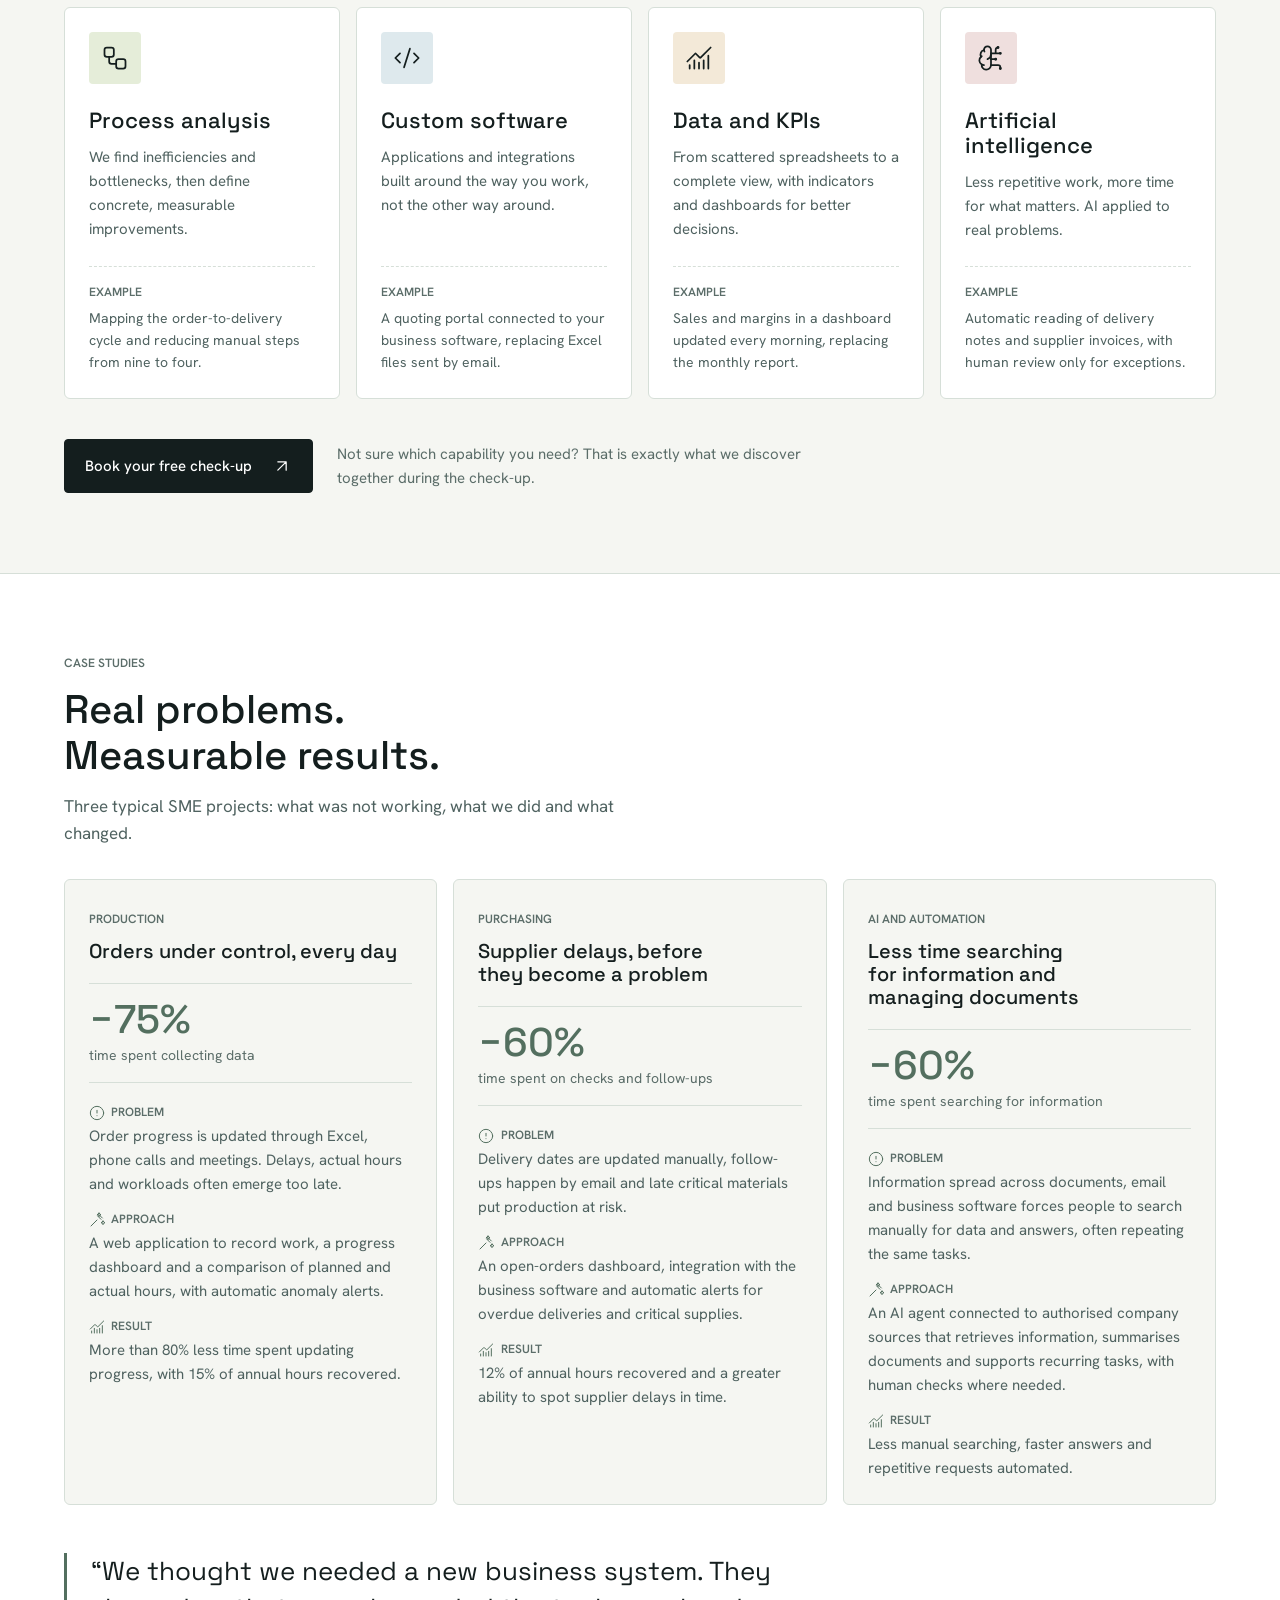
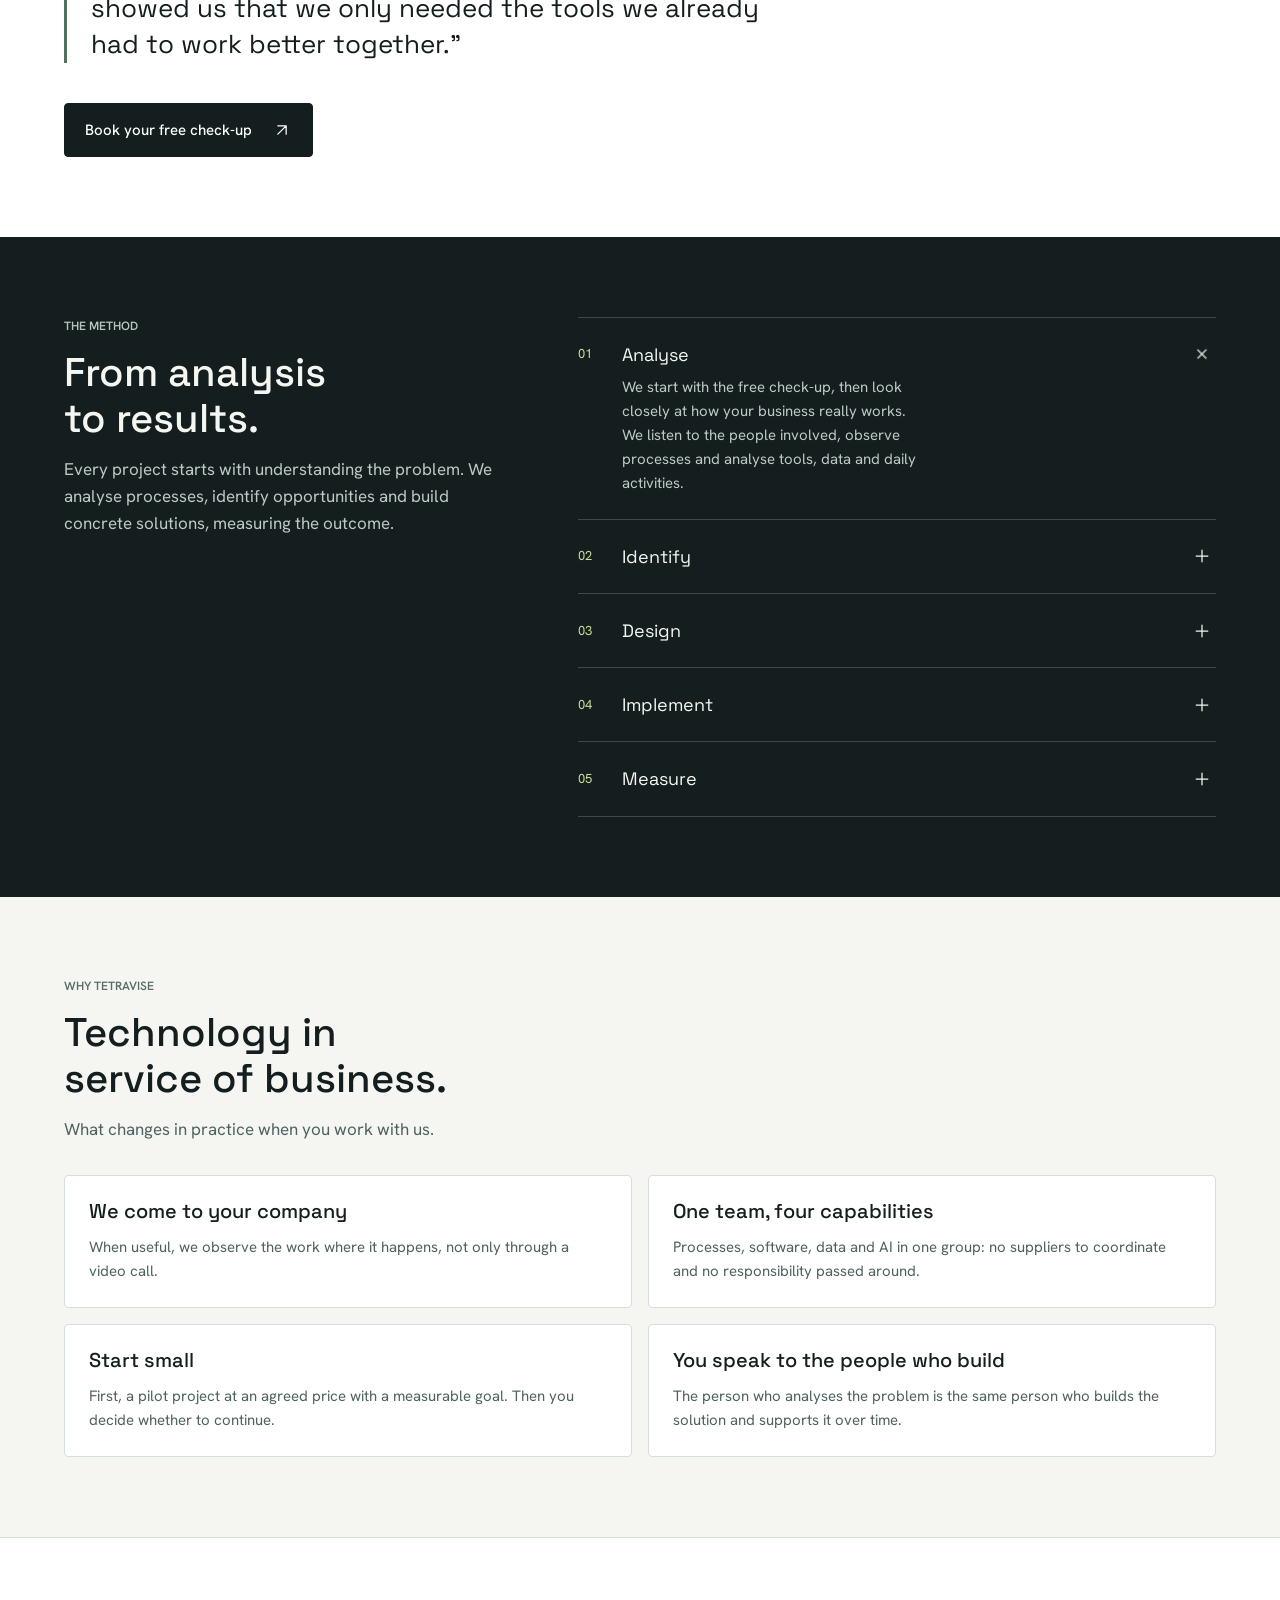
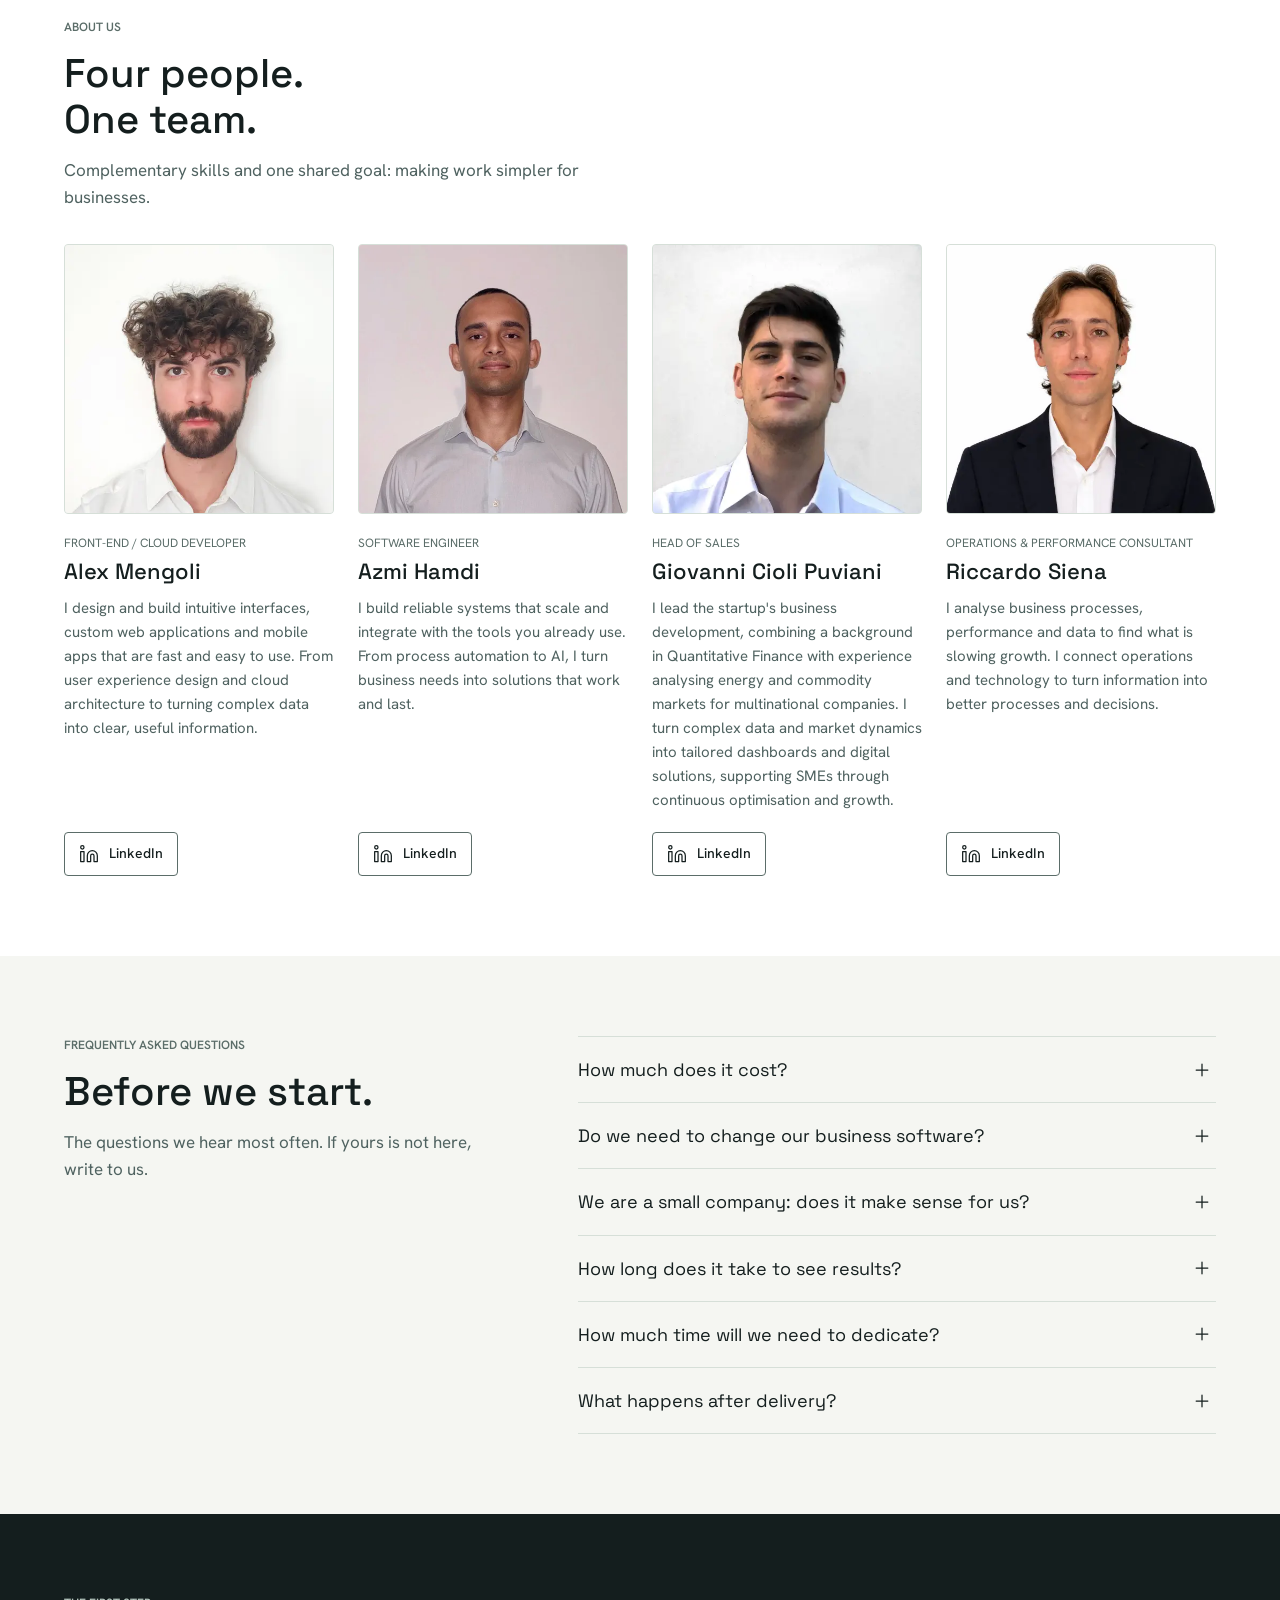
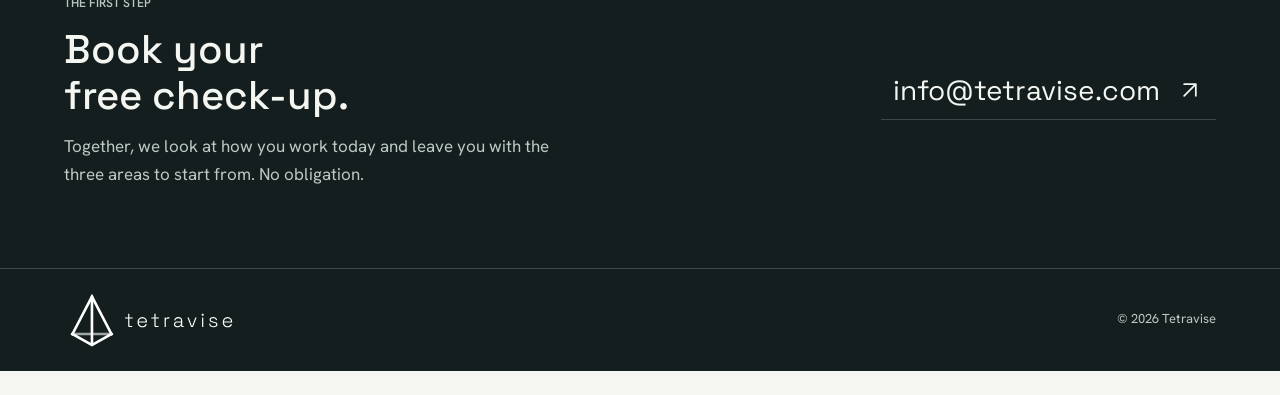
==== commit 9298cbc4: "feat: generate favicon" ====
--- a/index.html
+++ b/index.html
@@ -15,7 +15,11 @@
   <meta name="twitter:card" content="summary_large_image">
   <meta name="twitter:title" content="Tetravise | Consulenza e software per le PMI">
   <meta name="twitter:description" content="Processi più semplici, software su misura, dati e intelligenza artificiale per le PMI.">
-  <link rel="icon" href="assets/images/favicon.svg" type="image/svg+xml">
+  <link rel="icon" href="assets/favicon/favicon.ico">
+  <link rel="icon" type="image/png" sizes="32x32" href="assets/favicon/favicon-32x32.png">
+  <link rel="icon" type="image/png" sizes="16x16" href="assets/favicon/favicon-16x16.png">
+  <link rel="apple-touch-icon" sizes="180x180" href="assets/favicon/apple-touch-icon.png">
+  <link rel="manifest" href="assets/favicon/site.webmanifest">
   <template id="seo-metadata"></template>
   <title>Tetravise | Consulenza e software per le PMI</title>
   <script>
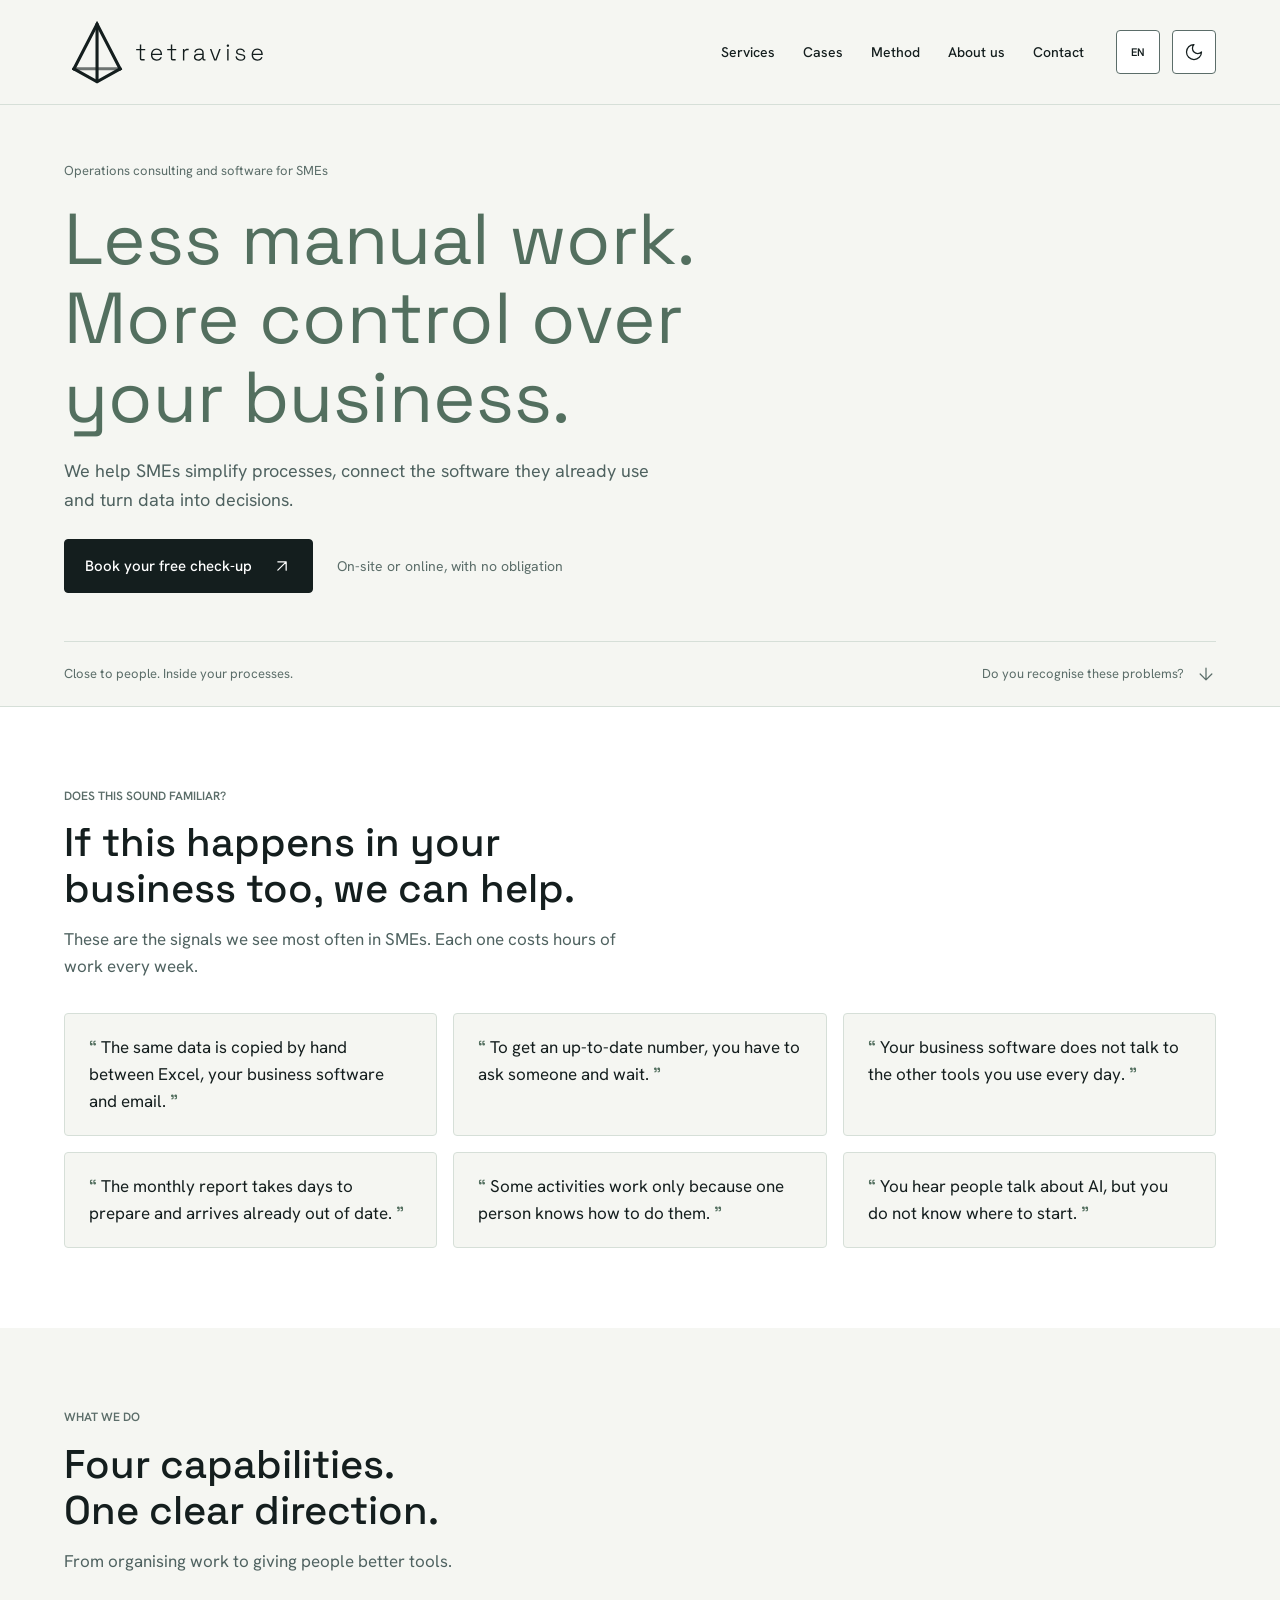
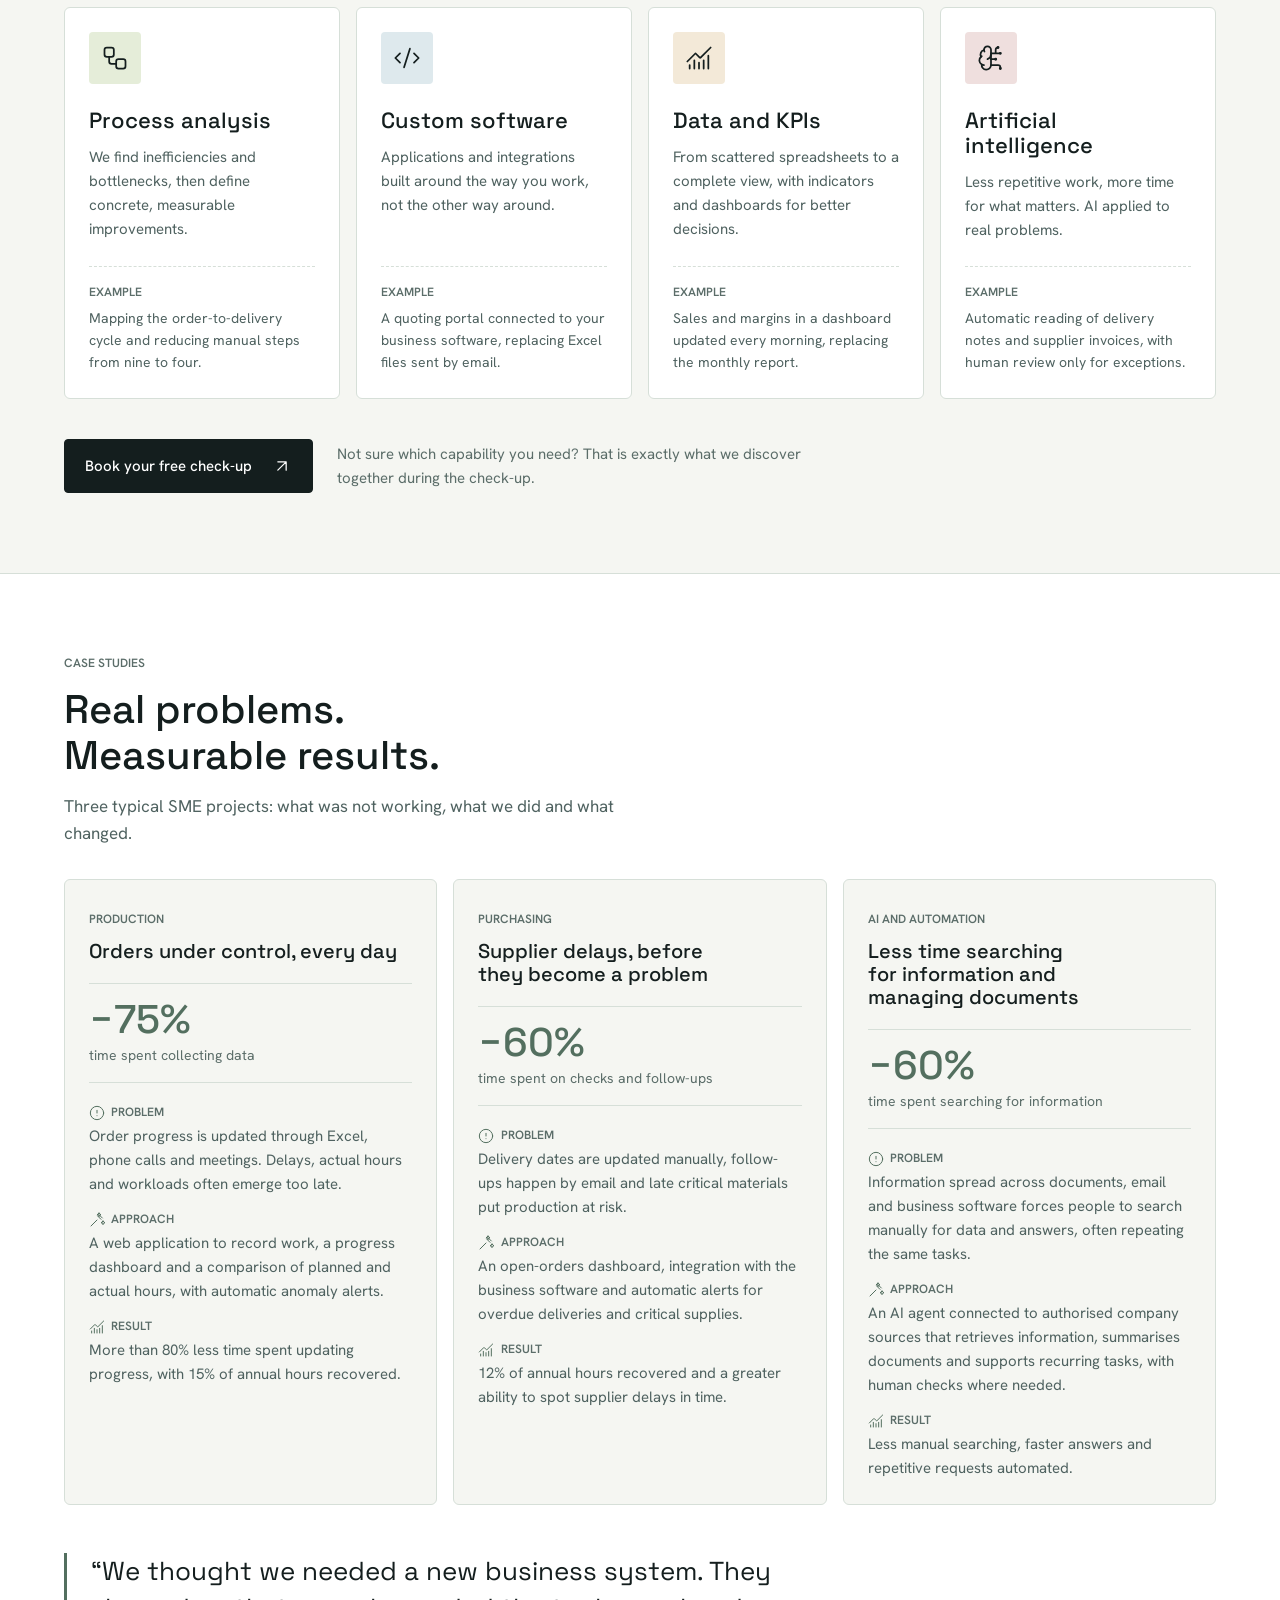
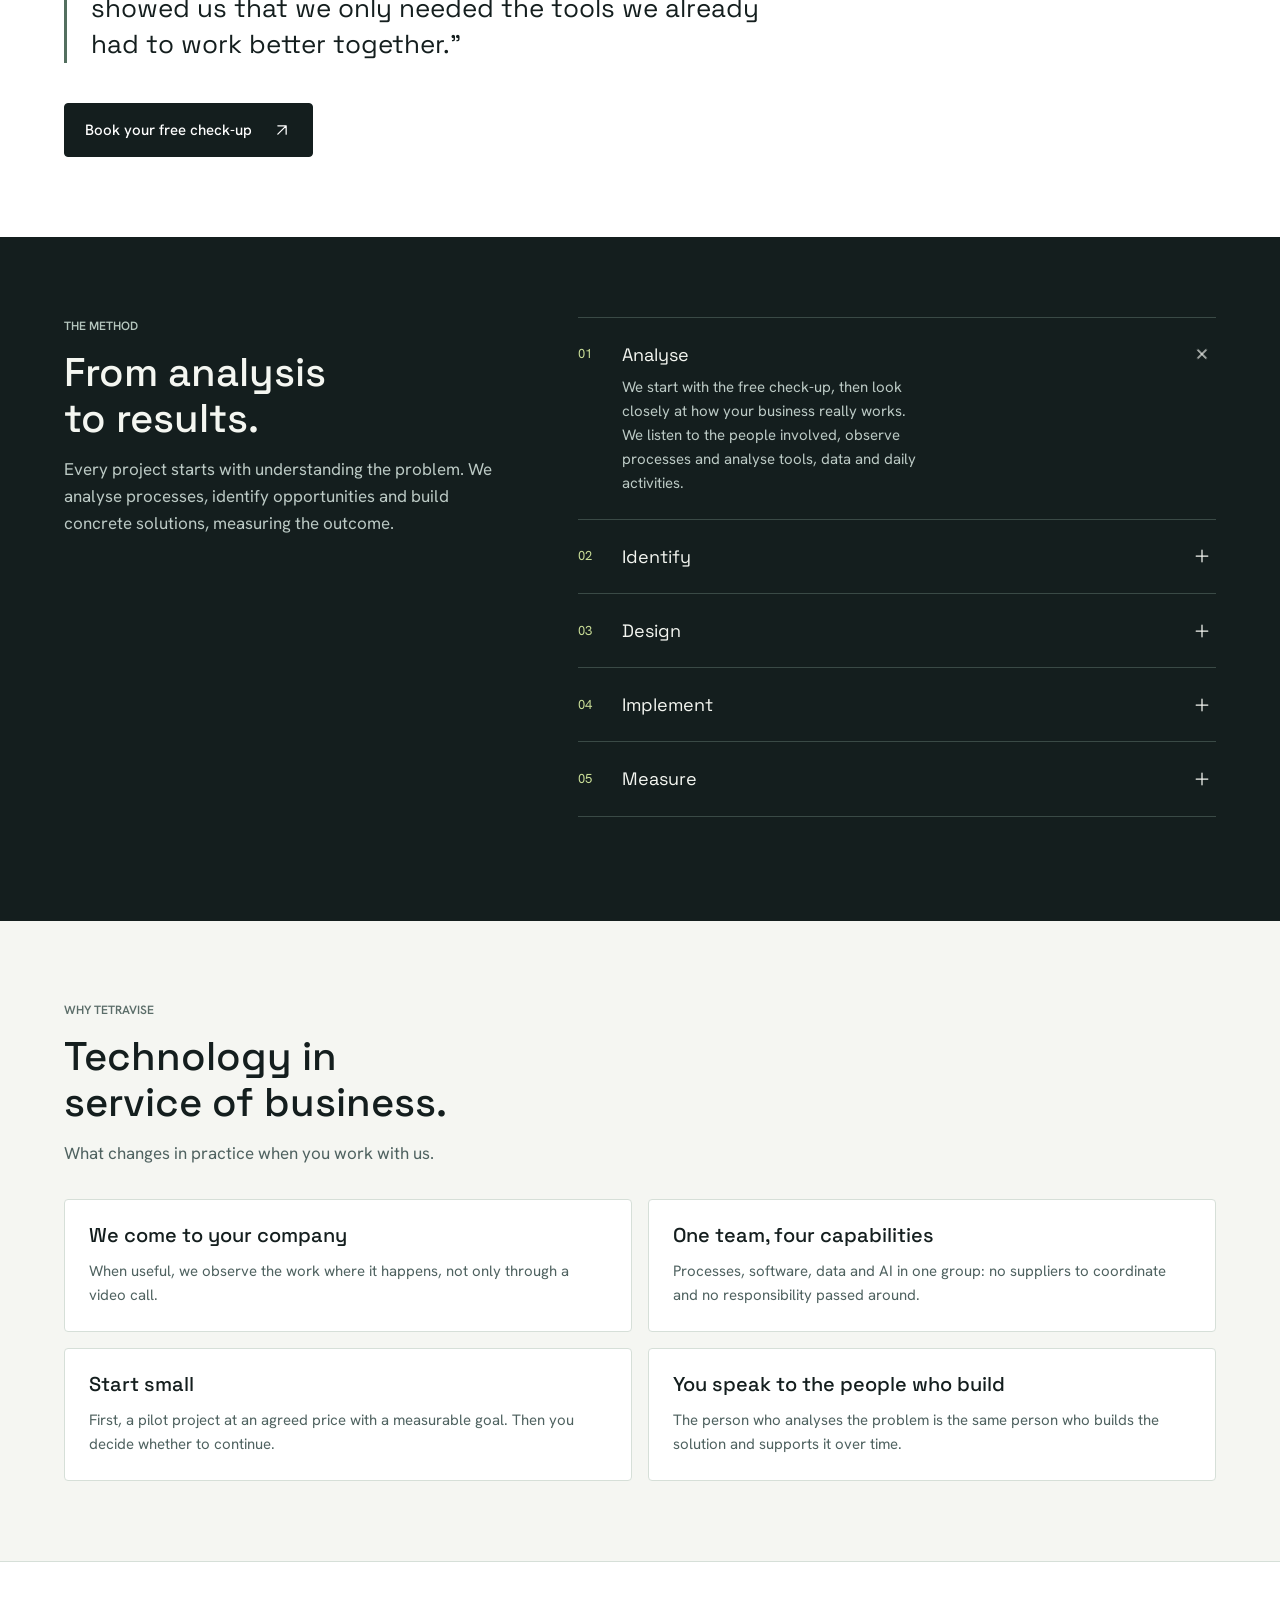
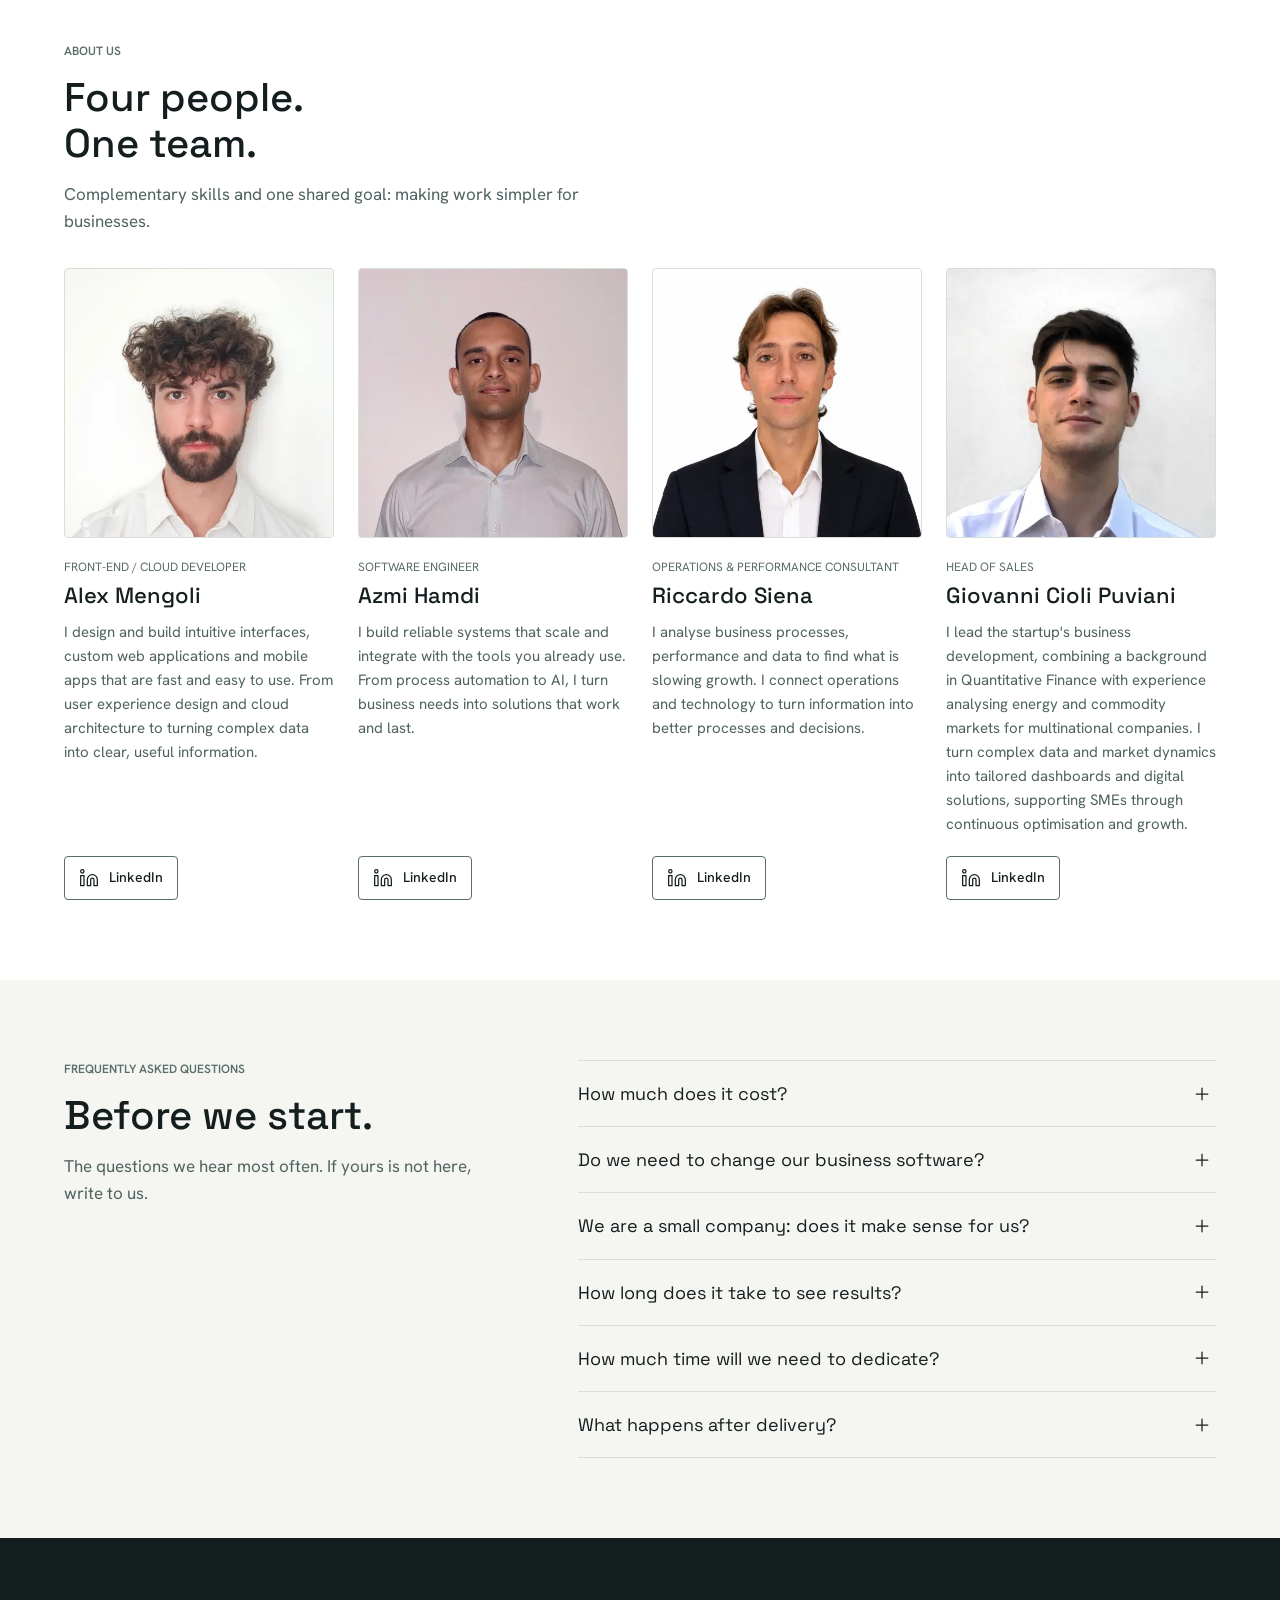
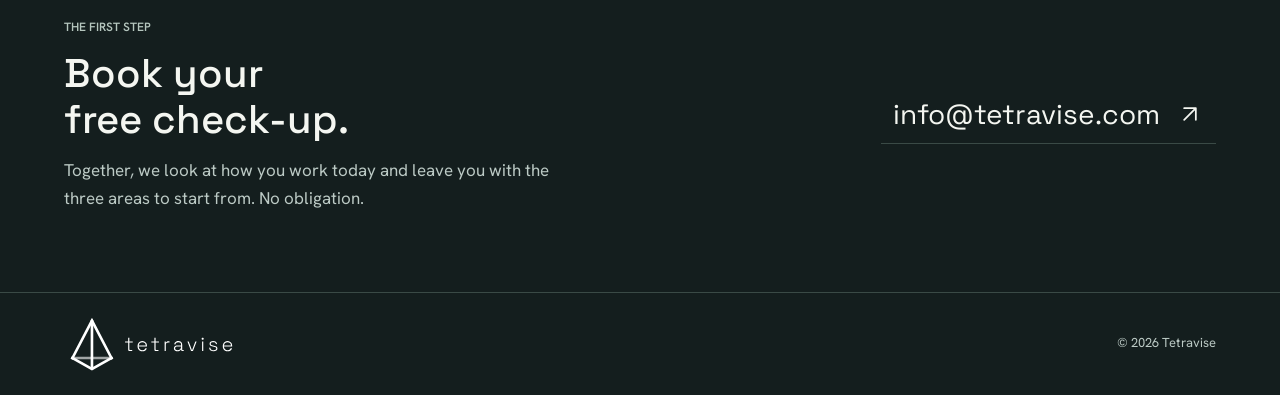
==== commit fa6ee9fc: "feat: add animated 3d favicon" ====
--- a/index.html
+++ b/index.html
@@ -15,11 +15,12 @@
   <meta name="twitter:card" content="summary_large_image">
   <meta name="twitter:title" content="Tetravise | Consulenza e software per le PMI">
   <meta name="twitter:description" content="Processi più semplici, software su misura, dati e intelligenza artificiale per le PMI.">
-  <link rel="icon" href="assets/favicon/favicon.ico">
+  <link id="dynamic-favicon" rel="icon" href="assets/favicon/favicon.ico">
   <link rel="icon" type="image/png" sizes="32x32" href="assets/favicon/favicon-32x32.png">
   <link rel="icon" type="image/png" sizes="16x16" href="assets/favicon/favicon-16x16.png">
   <link rel="apple-touch-icon" sizes="180x180" href="assets/favicon/apple-touch-icon.png">
   <link rel="manifest" href="assets/favicon/site.webmanifest">
+  <script src="assets/favicon/favicon-3d.js" defer></script>
   <template id="seo-metadata"></template>
   <title>Tetravise | Consulenza e software per le PMI</title>
   <script>
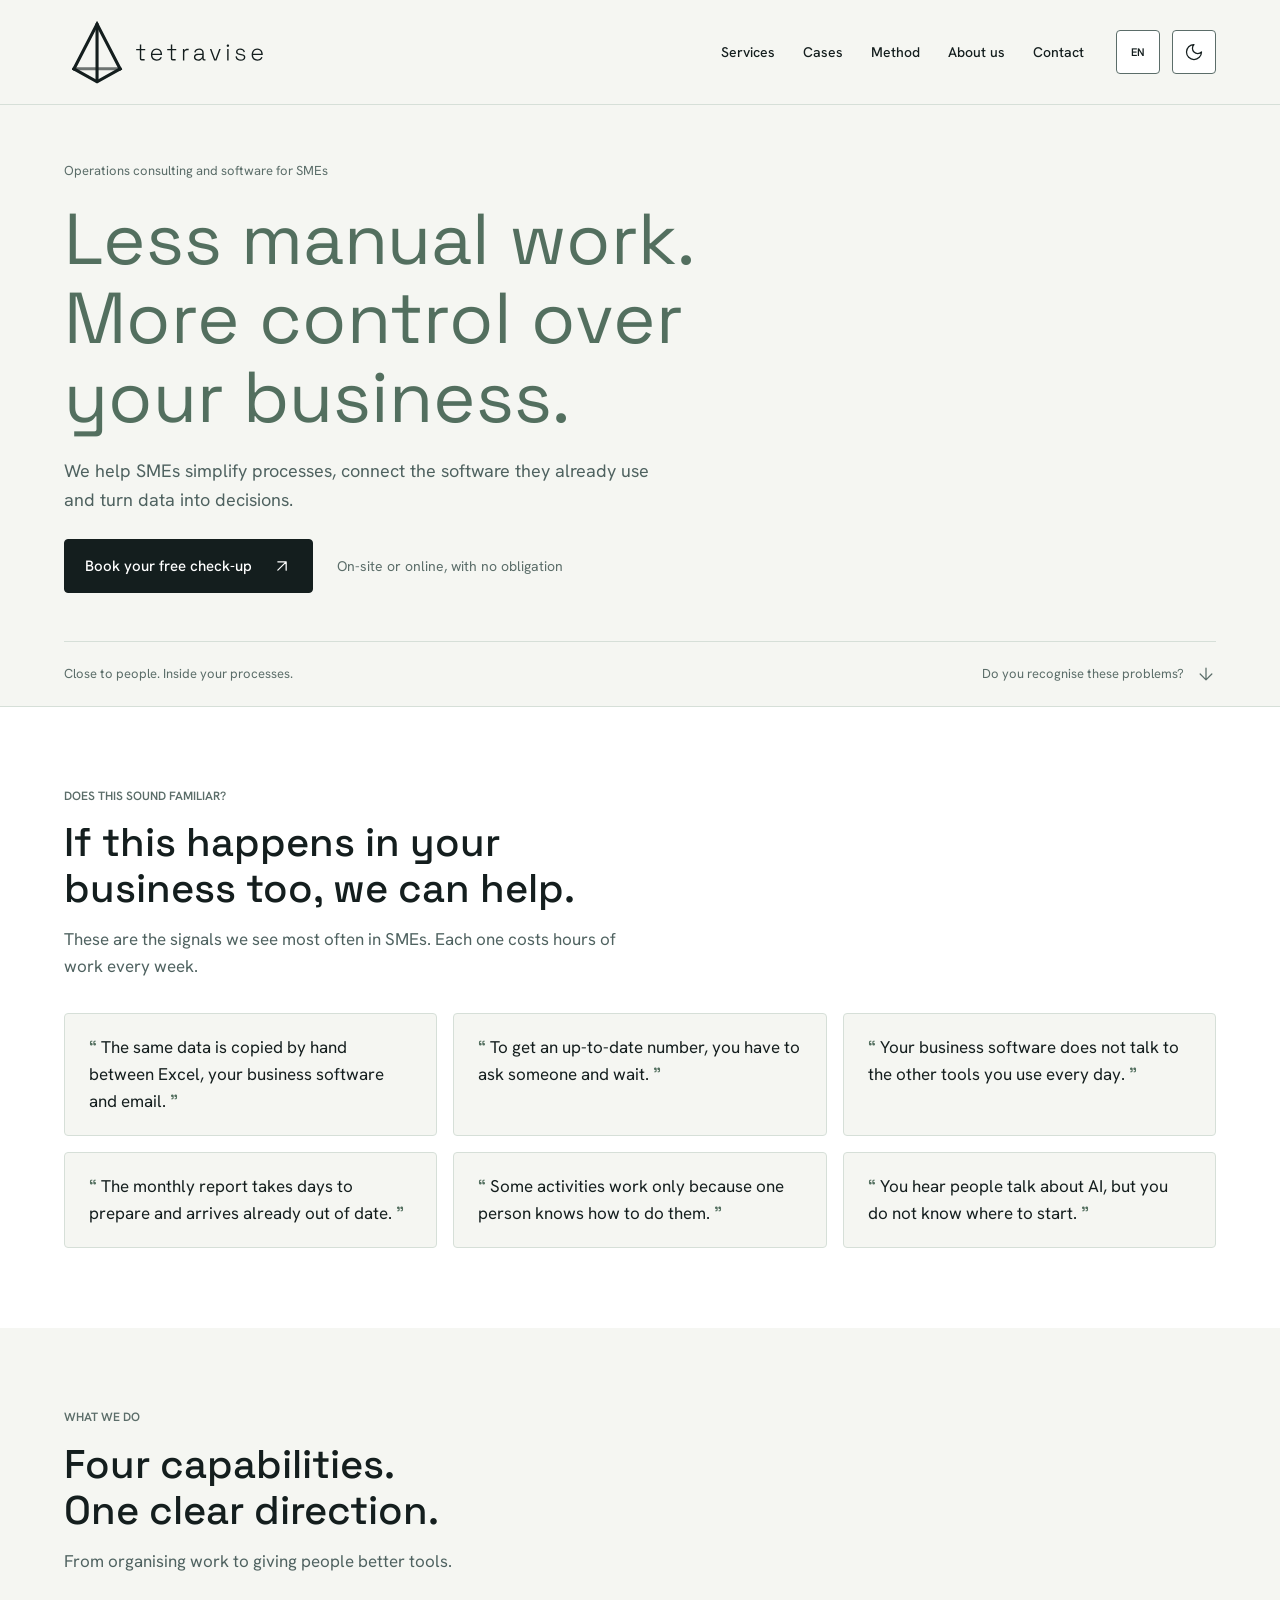
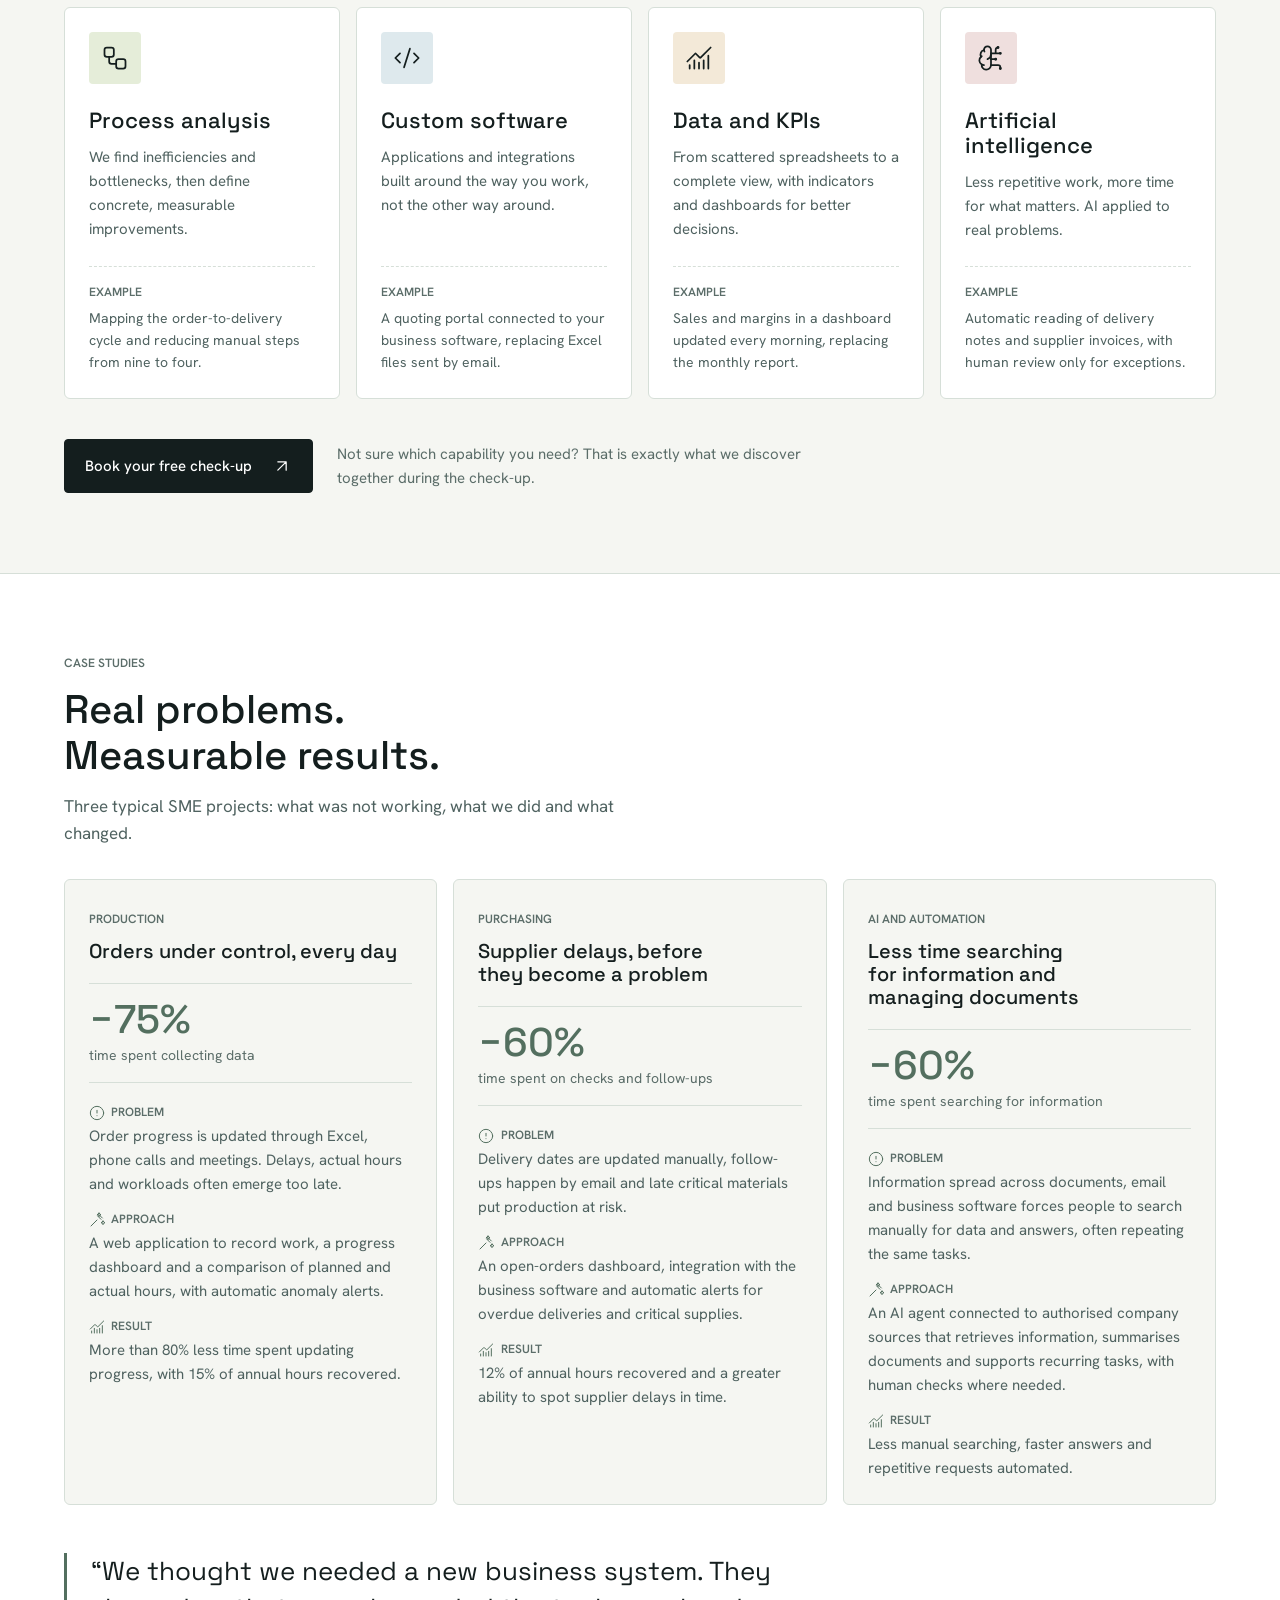
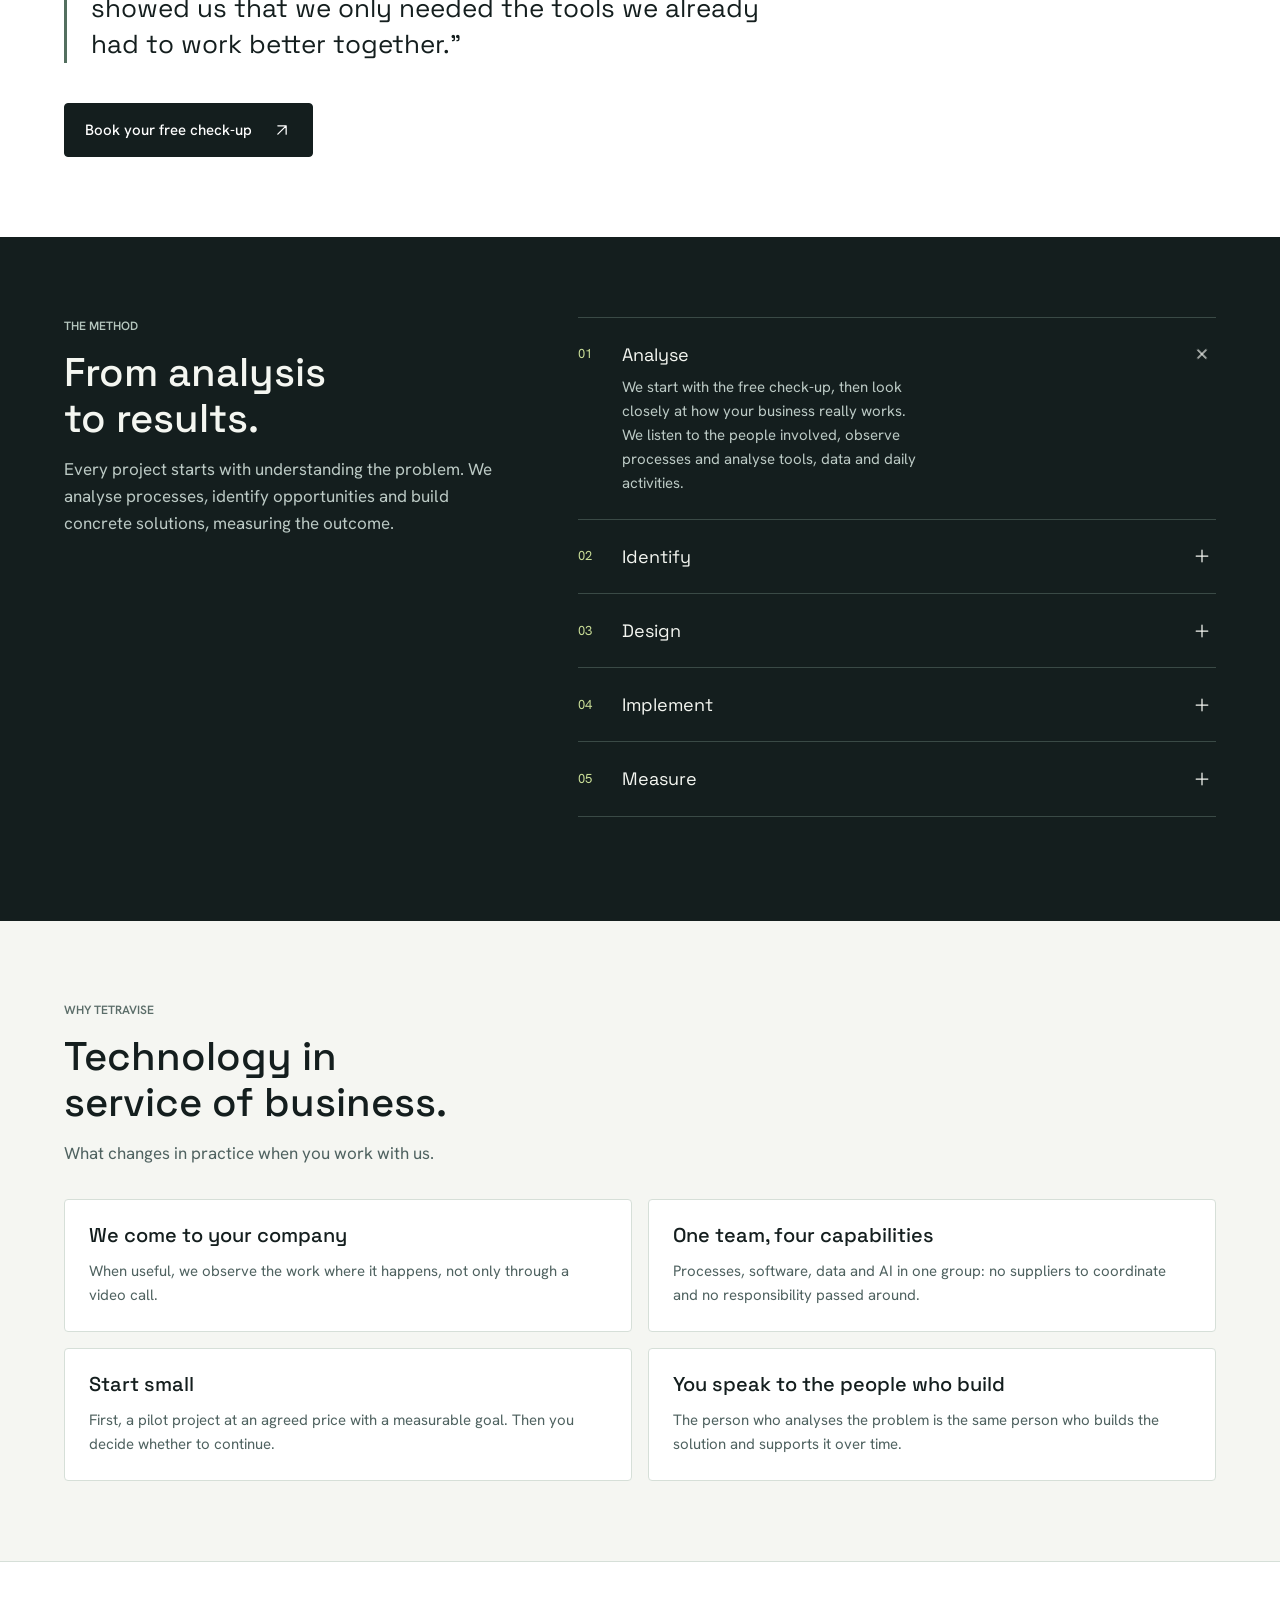
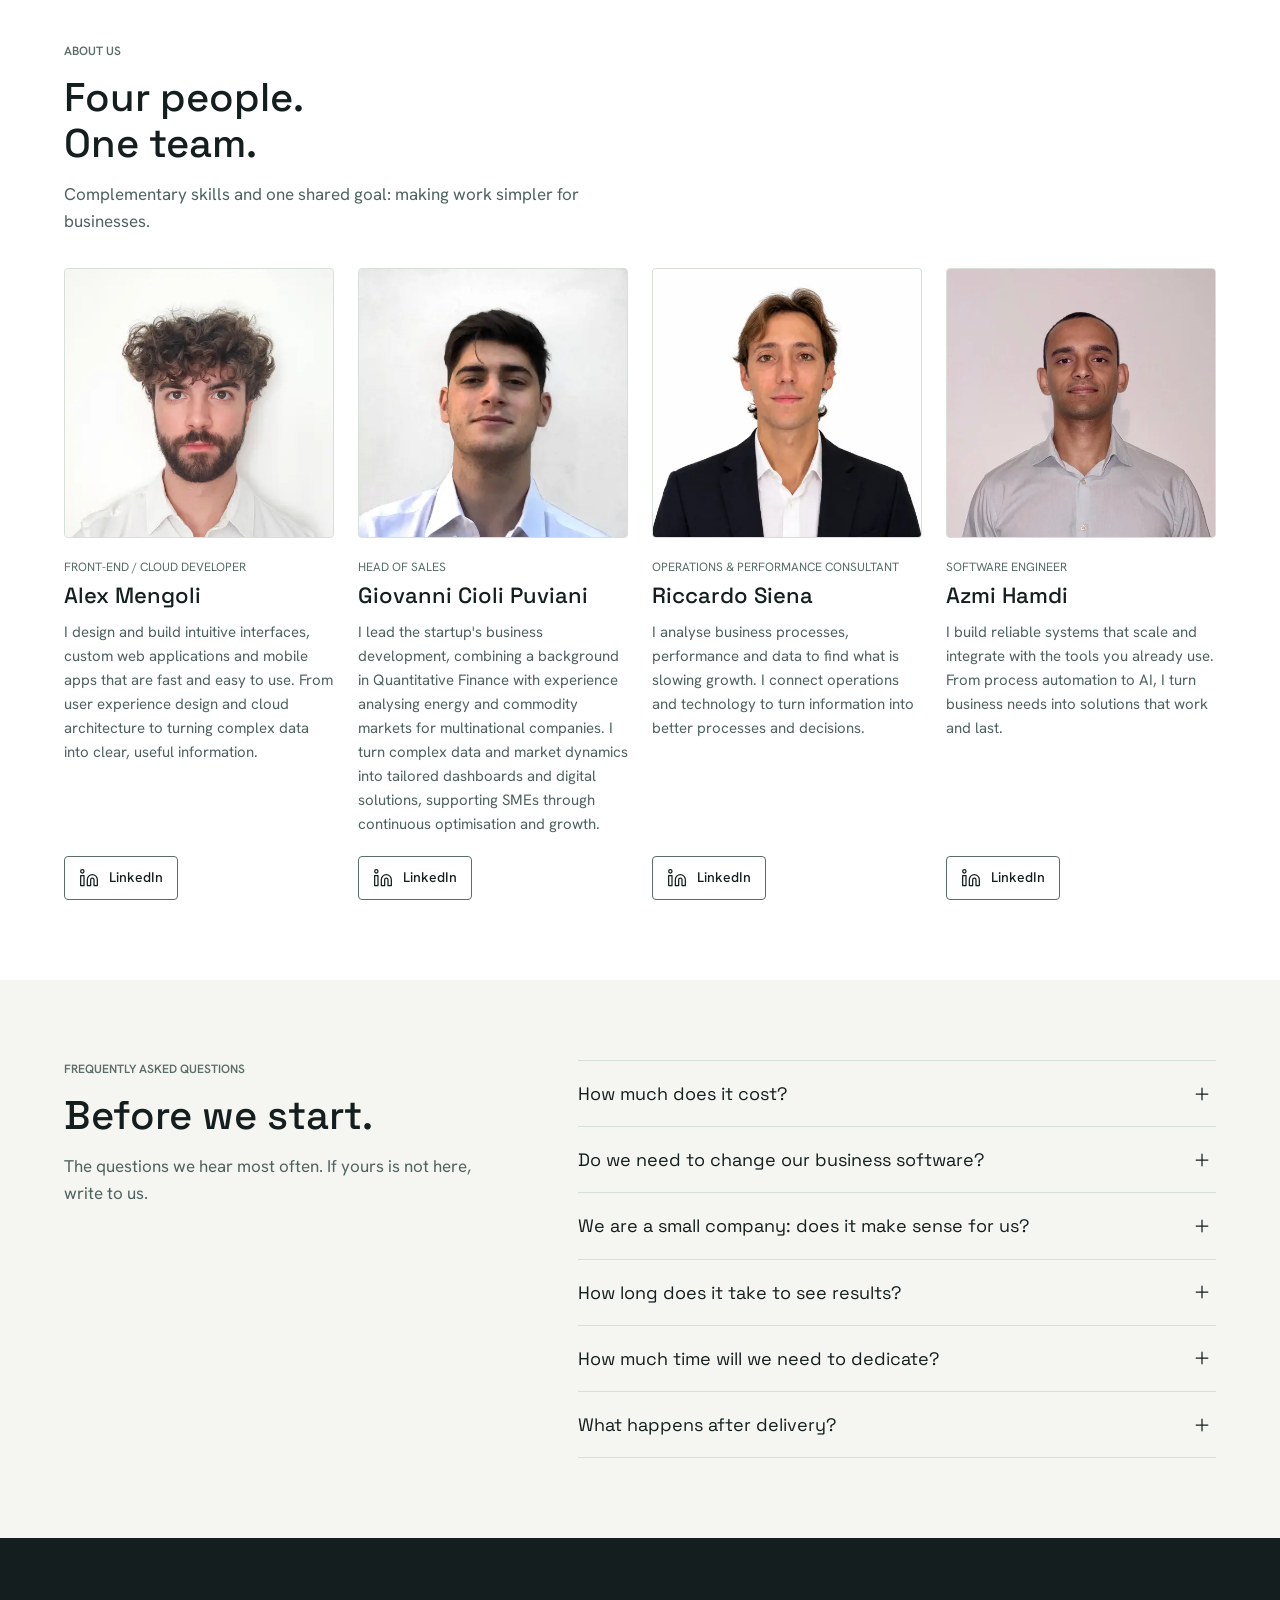
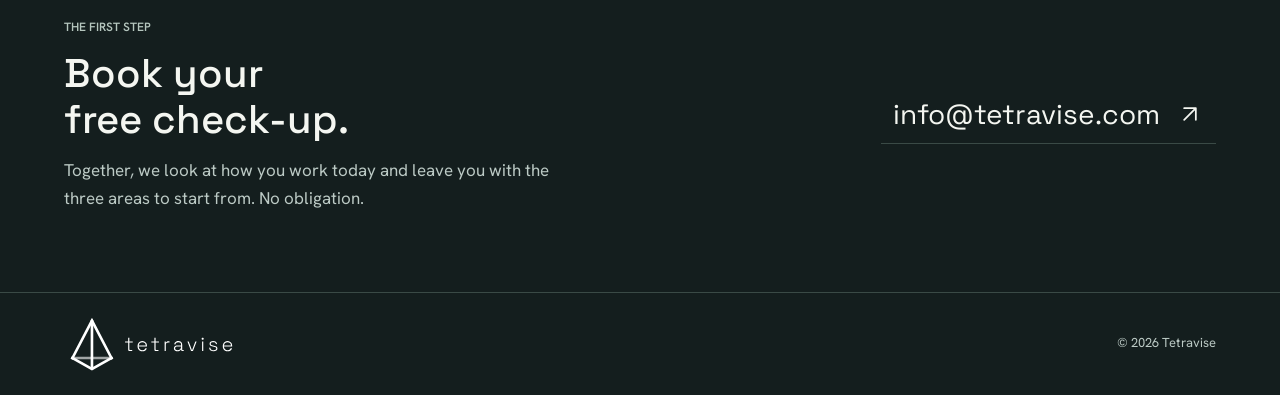
==== commit b7755da1: "fix: animated 3d favicon on chromium" ====
--- a/index.html
+++ b/index.html
@@ -15,9 +15,10 @@
   <meta name="twitter:card" content="summary_large_image">
   <meta name="twitter:title" content="Tetravise | Consulenza e software per le PMI">
   <meta name="twitter:description" content="Processi più semplici, software su misura, dati e intelligenza artificiale per le PMI.">
-  <link id="dynamic-favicon" rel="icon" href="assets/favicon/favicon.ico">
+  <link rel="icon" href="assets/favicon/favicon.ico">
   <link rel="icon" type="image/png" sizes="32x32" href="assets/favicon/favicon-32x32.png">
   <link rel="icon" type="image/png" sizes="16x16" href="assets/favicon/favicon-16x16.png">
+  <link id="dynamic-favicon" rel="icon" href="assets/favicon/favicon.ico">
   <link rel="apple-touch-icon" sizes="180x180" href="assets/favicon/apple-touch-icon.png">
   <link rel="manifest" href="assets/favicon/site.webmanifest">
   <script src="assets/favicon/favicon-3d.js" defer></script>
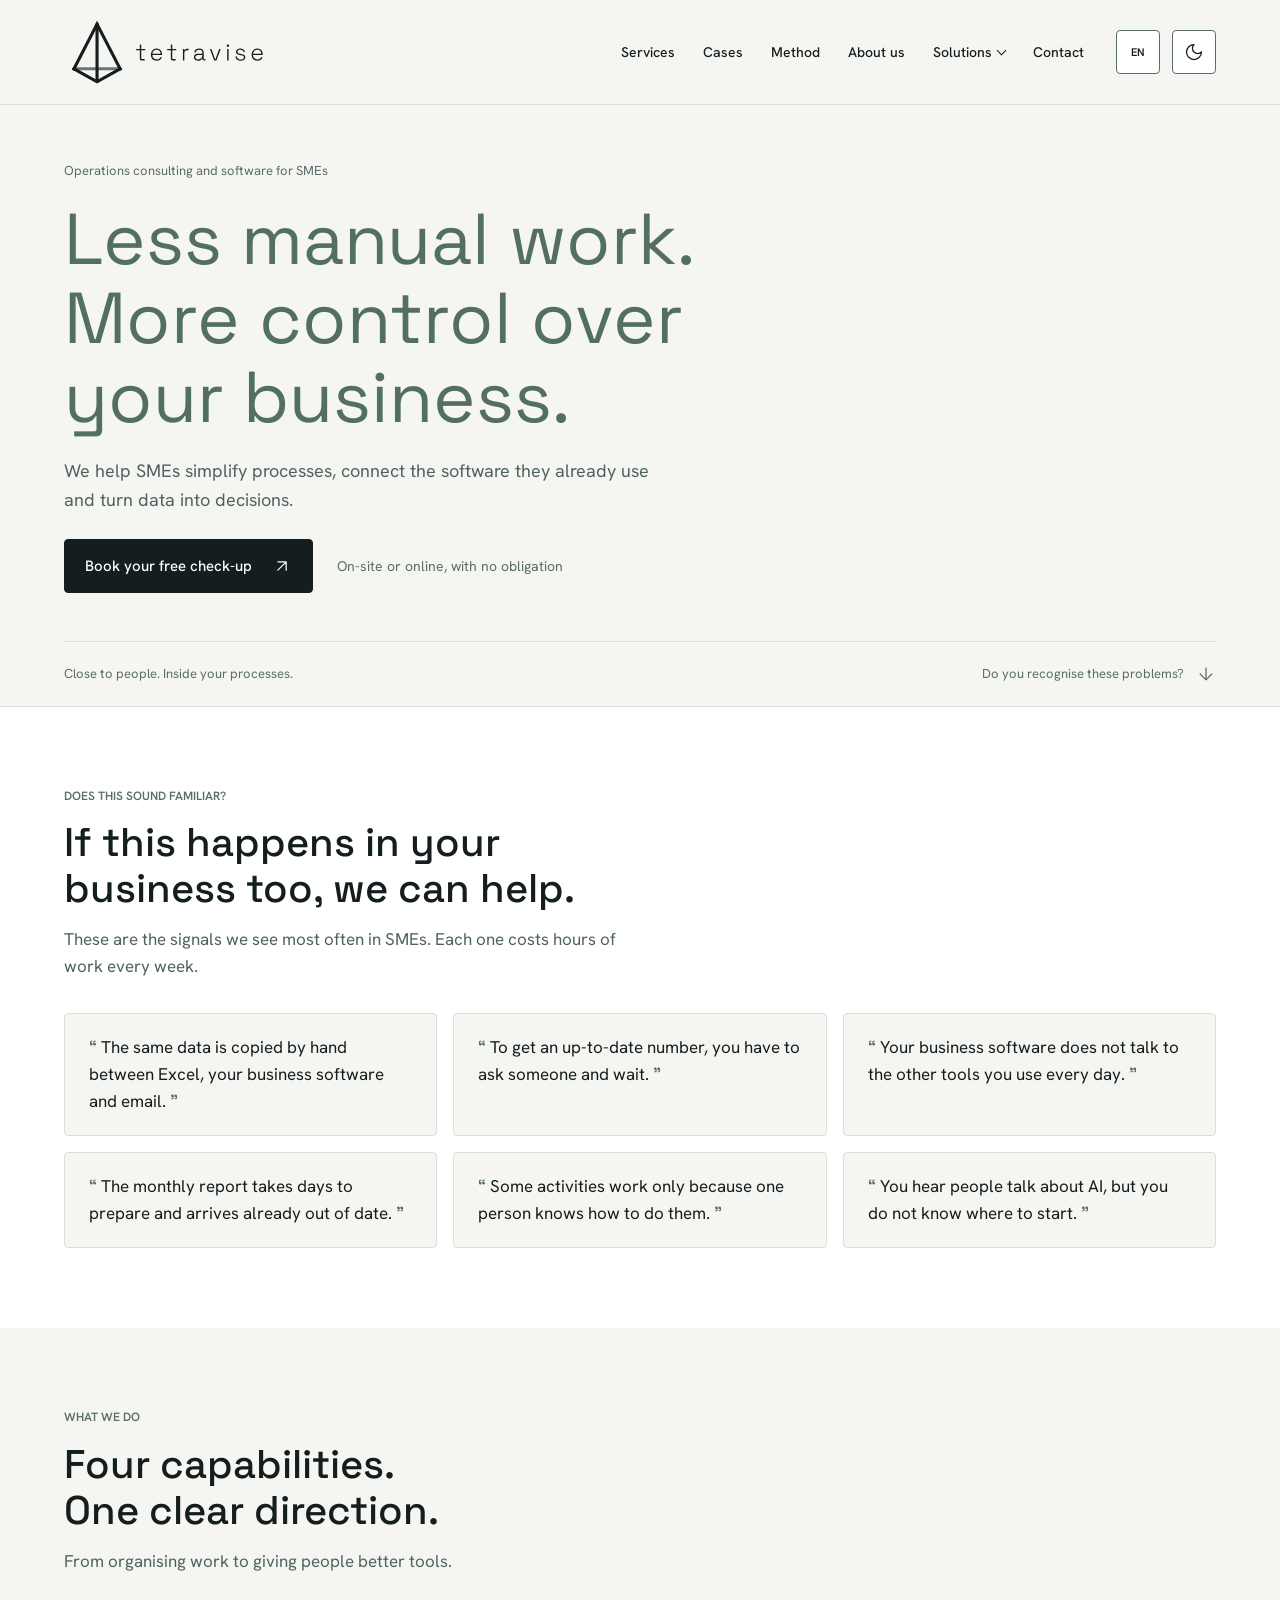
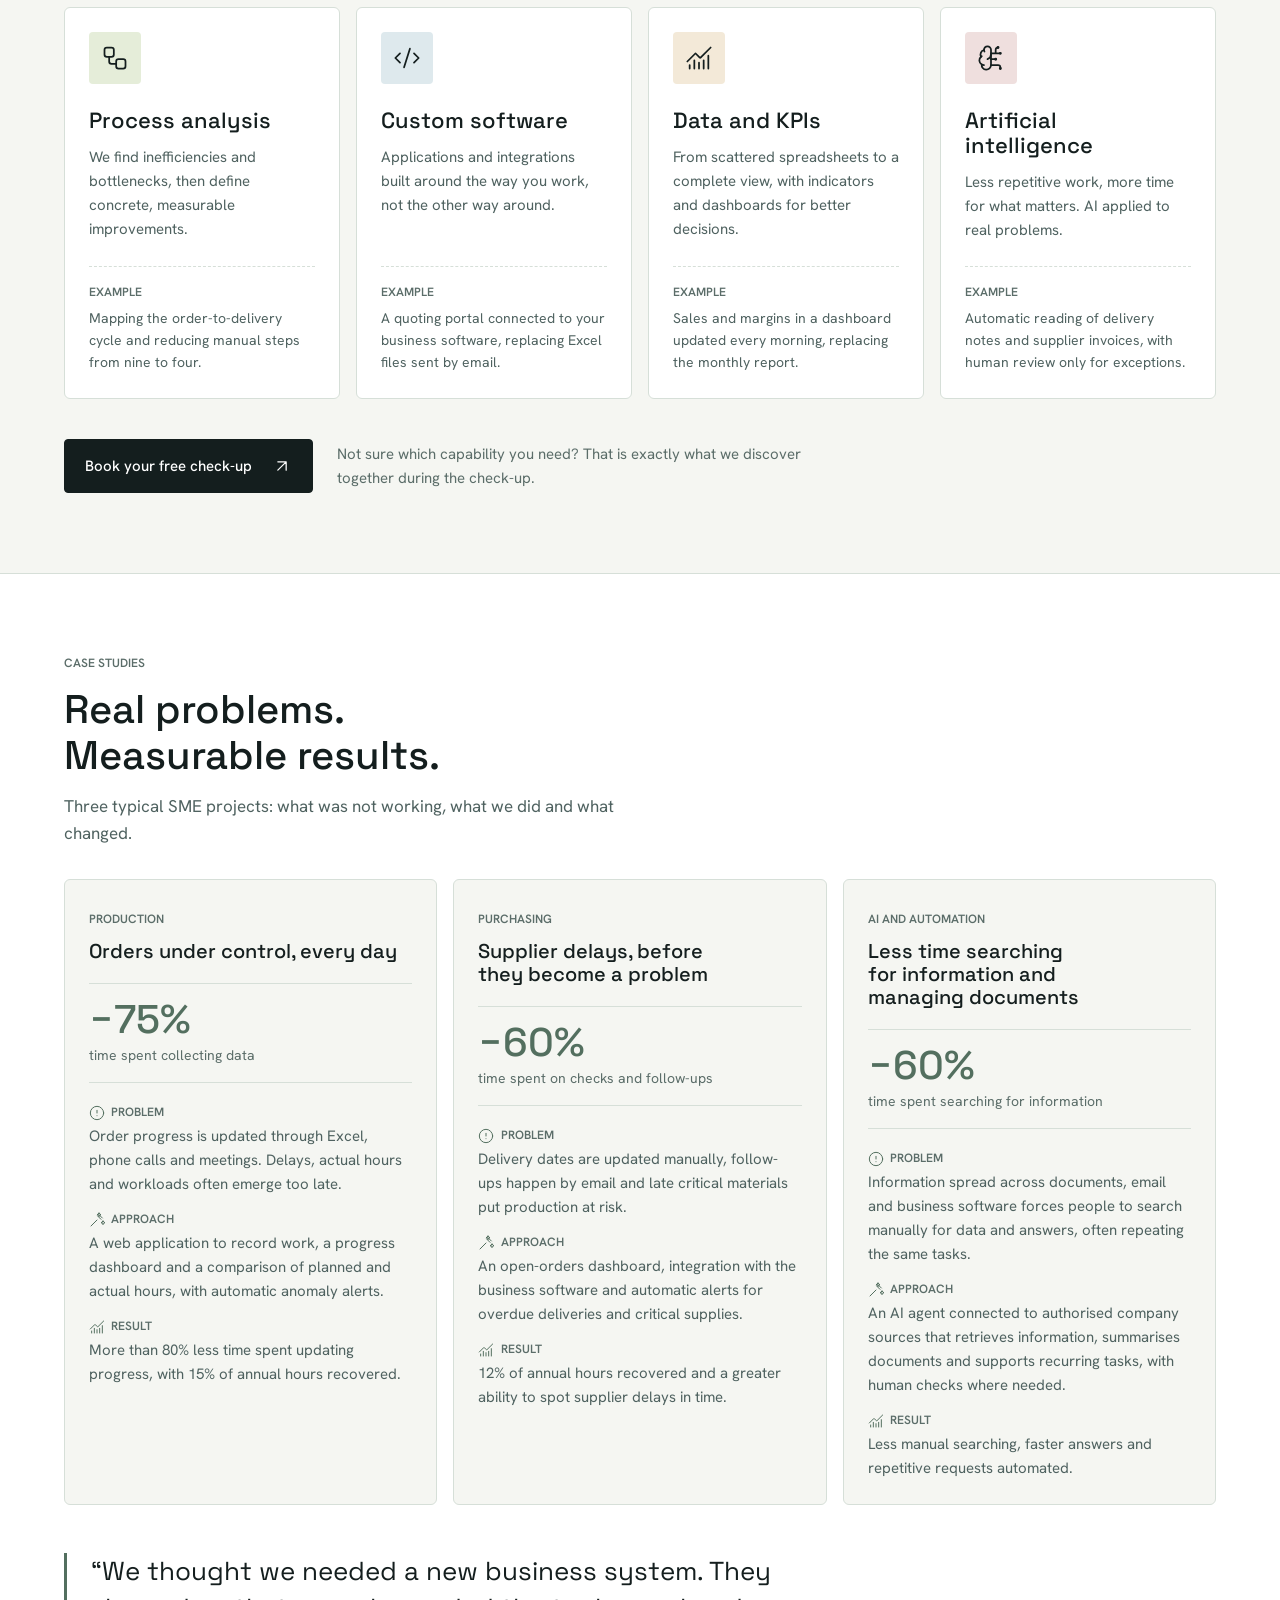
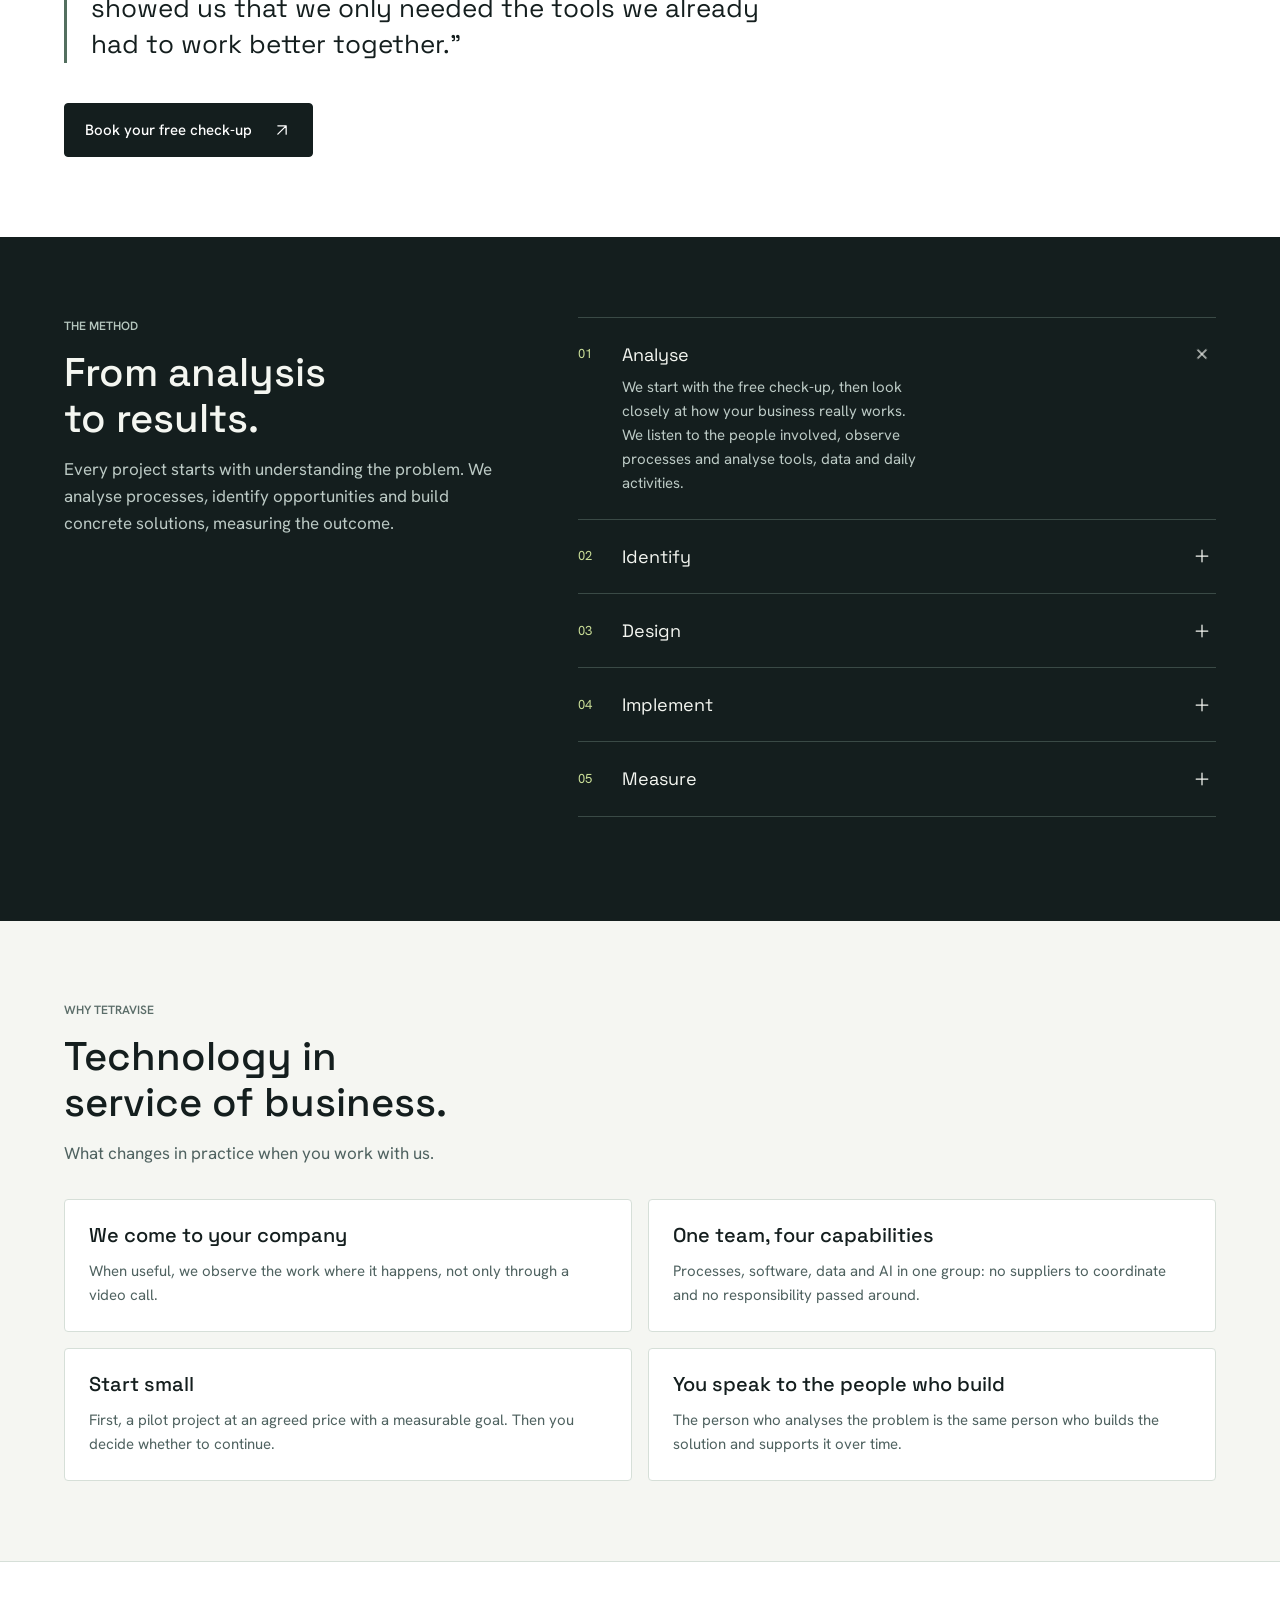
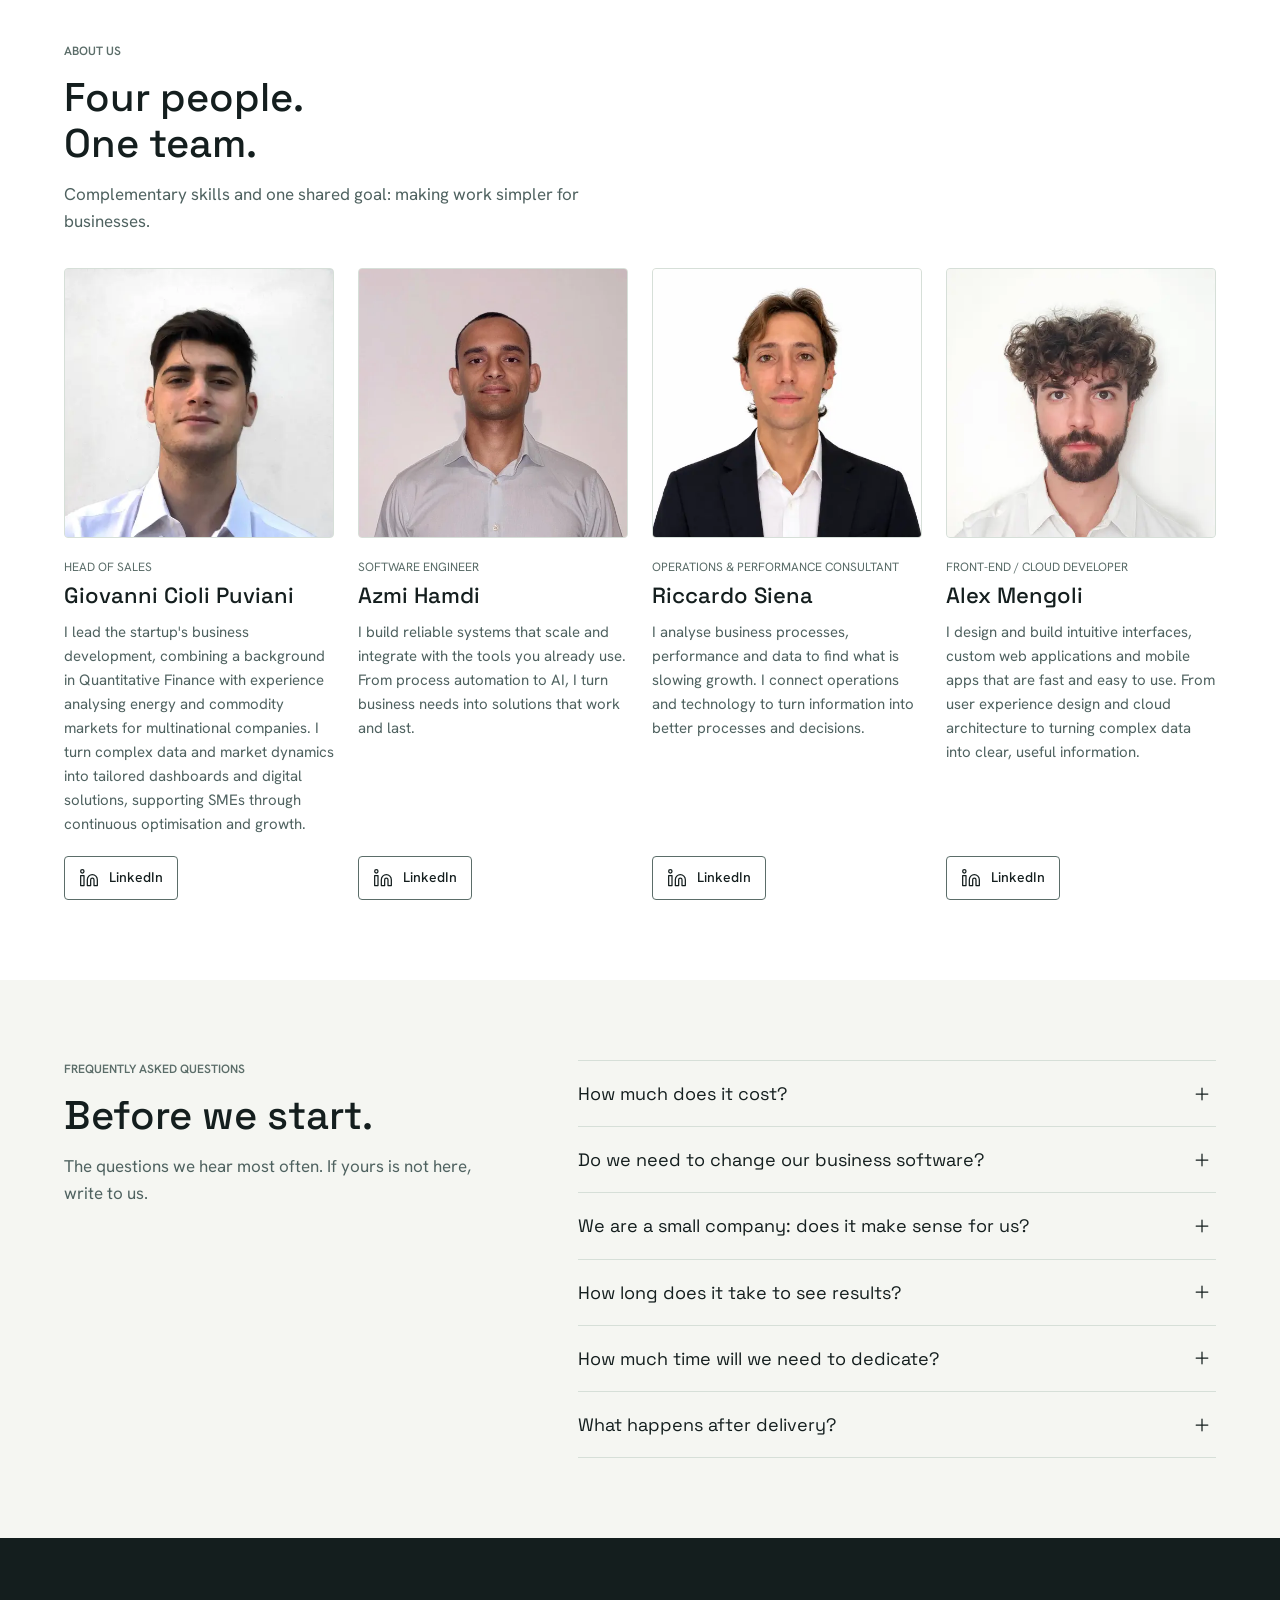
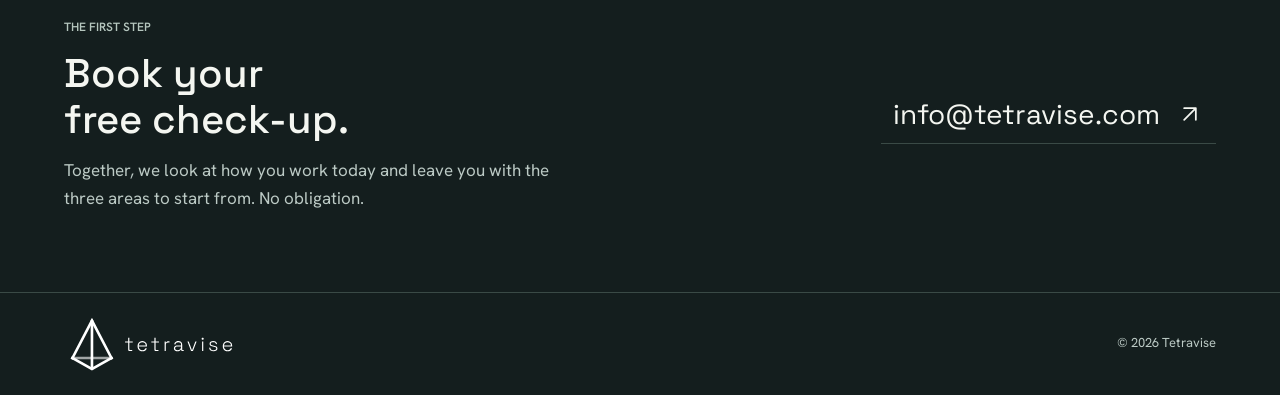
==== commit c3213bc6: "feat: improve relay page" ====
--- a/index.html
+++ b/index.html
@@ -98,9 +98,16 @@
     .brand .logo-dark { display: none; }
     :root[data-theme="dark"] .brand .logo-light { display: none; }
     :root[data-theme="dark"] .brand .logo-dark { display: block; }
-    .nav { display: flex; grid-area: nav; align-items: center; justify-content: space-between; gap: .75rem; font-size: .8125rem; font-weight: 500; }
+    .nav { display: flex; grid-area: nav; flex-wrap: wrap; align-items: center; justify-content: space-between; gap: 0 .75rem; font-size: .8125rem; font-weight: 500; }
     .nav a { display: inline-flex; min-height: 2.75rem; align-items: center; gap: .375rem; text-decoration: none; }
     .nav a:hover { color: var(--soft); }
+    .nav-group { position: relative; }
+    .nav-group summary { display: flex; min-height: 2.75rem; align-items: center; gap: .375rem; list-style: none; cursor: pointer; }
+    .nav-group summary::-webkit-details-marker { display: none; }
+    .nav-group summary::after { content: ""; width: .375rem; height: .375rem; margin-top: -.25rem; border-right: 1.5px solid currentColor; border-bottom: 1.5px solid currentColor; transform: rotate(45deg); }
+    .nav-group[open] summary::after { margin-top: .25rem; transform: rotate(225deg); }
+    .nav-submenu { position: absolute; z-index: 60; top: 100%; right: 0; min-width: 10rem; padding: .5rem; border: 1px solid var(--line); border-radius: 6px; background: var(--surface); box-shadow: 0 8px 24px rgb(10 20 16 / .12); }
+    .nav-submenu a { display: flex; padding-inline: .75rem; }
     .theme-toggle { display: grid; grid-area: theme; width: 2.75rem; height: 2.75rem; place-items: center; padding: 0; border: 1px solid var(--muted); border-radius: 4px; background: var(--surface); color: var(--ink); cursor: pointer; }
     .theme-toggle:hover { border-color: var(--ink); }
     .theme-toggle .theme-sun { display: none; }
@@ -376,6 +383,10 @@
         <a class="nav-secondary" data-i18n="nav.cases" href="#casi">Casi</a>
         <a class="nav-secondary" data-i18n="nav.method" href="#metodo">Metodo</a>
         <a class="nav-secondary" data-i18n="nav.team" href="#team">Chi siamo</a>
+        <details class="nav-group">
+          <summary data-i18n="nav.solutions">Soluzioni</summary>
+          <div class="nav-submenu"><a data-i18n="nav.relay" href="relay/">Relay</a></div>
+        </details>
         <a class="nav-secondary" data-i18n="nav.contact" href="#contatti">Contatti</a>
       </nav>
       <button class="language-toggle" type="button" aria-label="Passa all'inglese" title="Passa all'inglese">EN</button>
@@ -753,6 +764,16 @@
 
       async function setupLanguage() {
         const languageToggle = document.querySelector('.language-toggle');
+        const solutions = document.querySelector('.nav-group');
+        document.addEventListener('click', event => {
+          if (!solutions.contains(event.target) || event.target.closest('a')) solutions.open = false;
+        });
+        document.addEventListener('keydown', event => {
+          if (event.key === 'Escape' && solutions.open) {
+            solutions.open = false;
+            solutions.querySelector('summary').focus();
+          }
+        });
         const fallbackTranslations = {
           it: { 'ui.nav': 'Navigazione principale', 'ui.skip': 'Vai al contenuto', 'ui.switchTo': "Passa all'inglese" },
           en: { 'ui.nav': 'Main navigation', 'ui.skip': 'Skip to content', 'ui.switchTo': 'Passa all’italiano' },
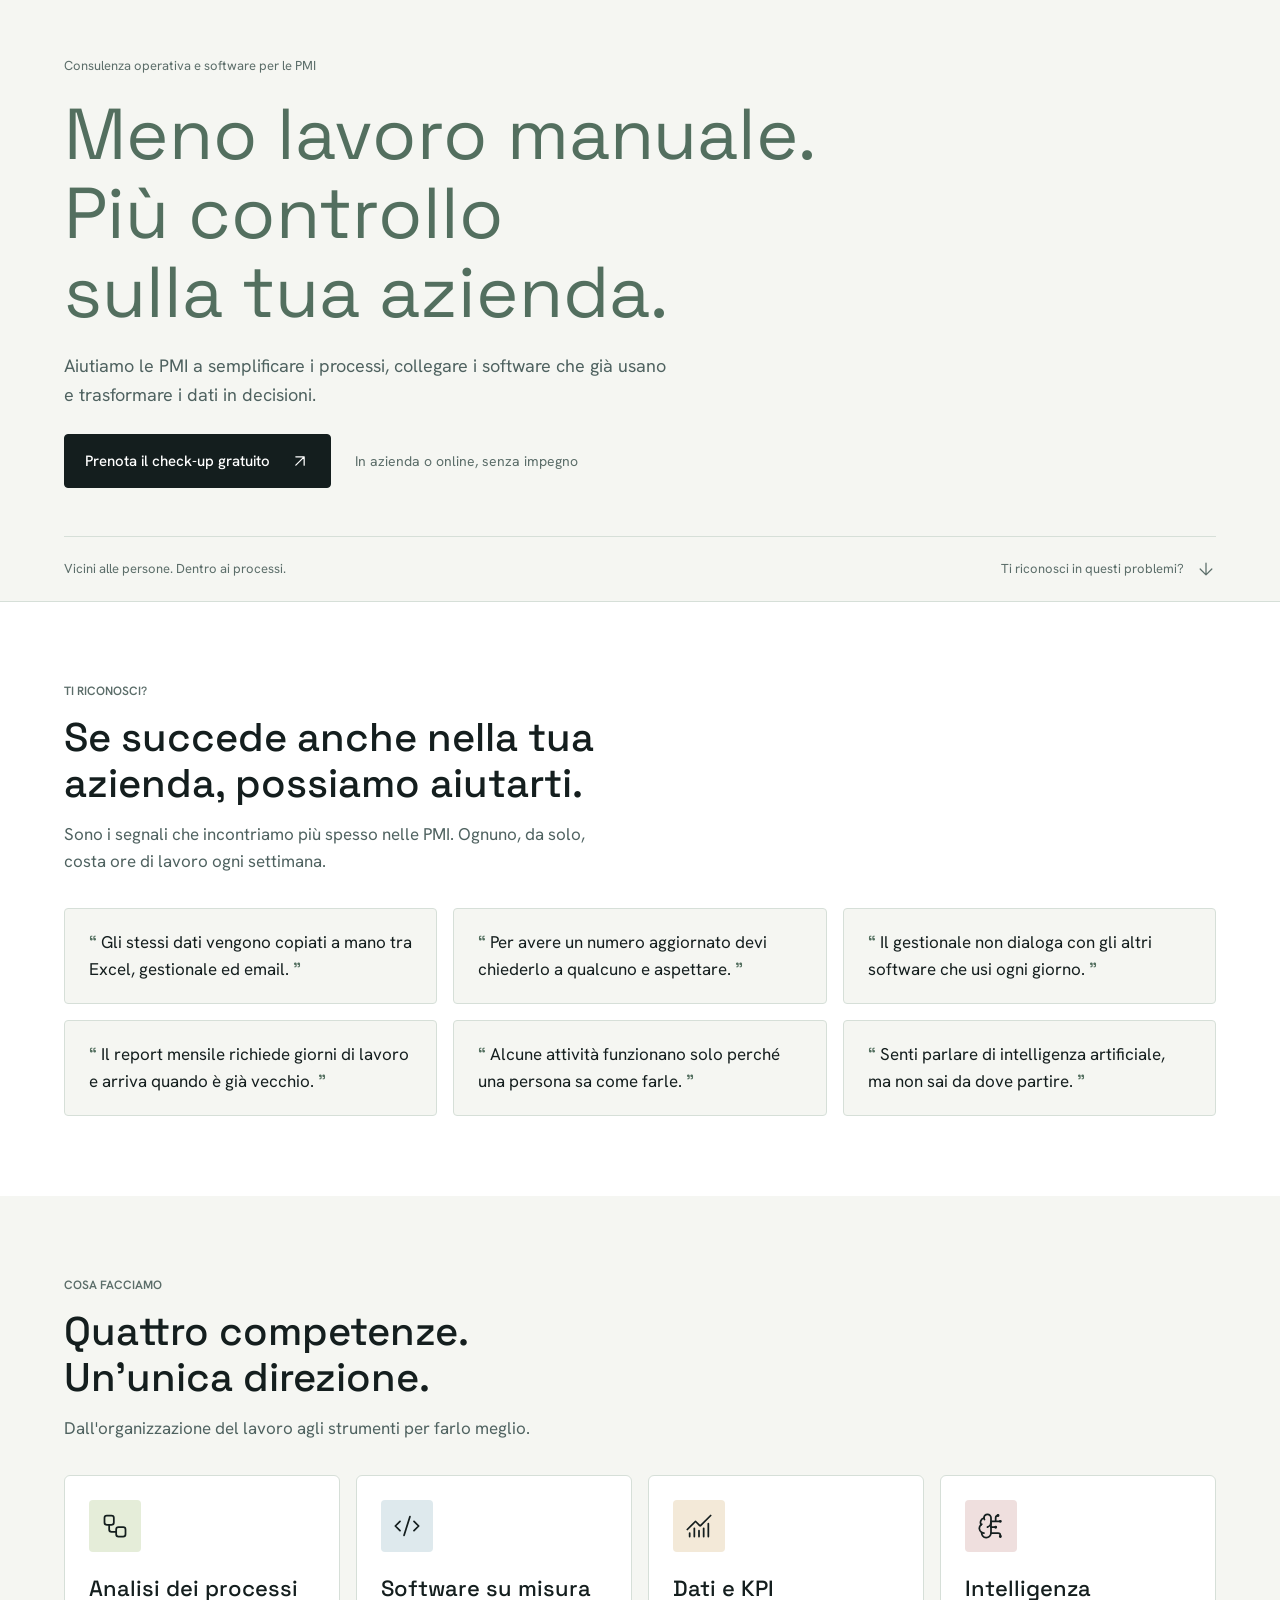
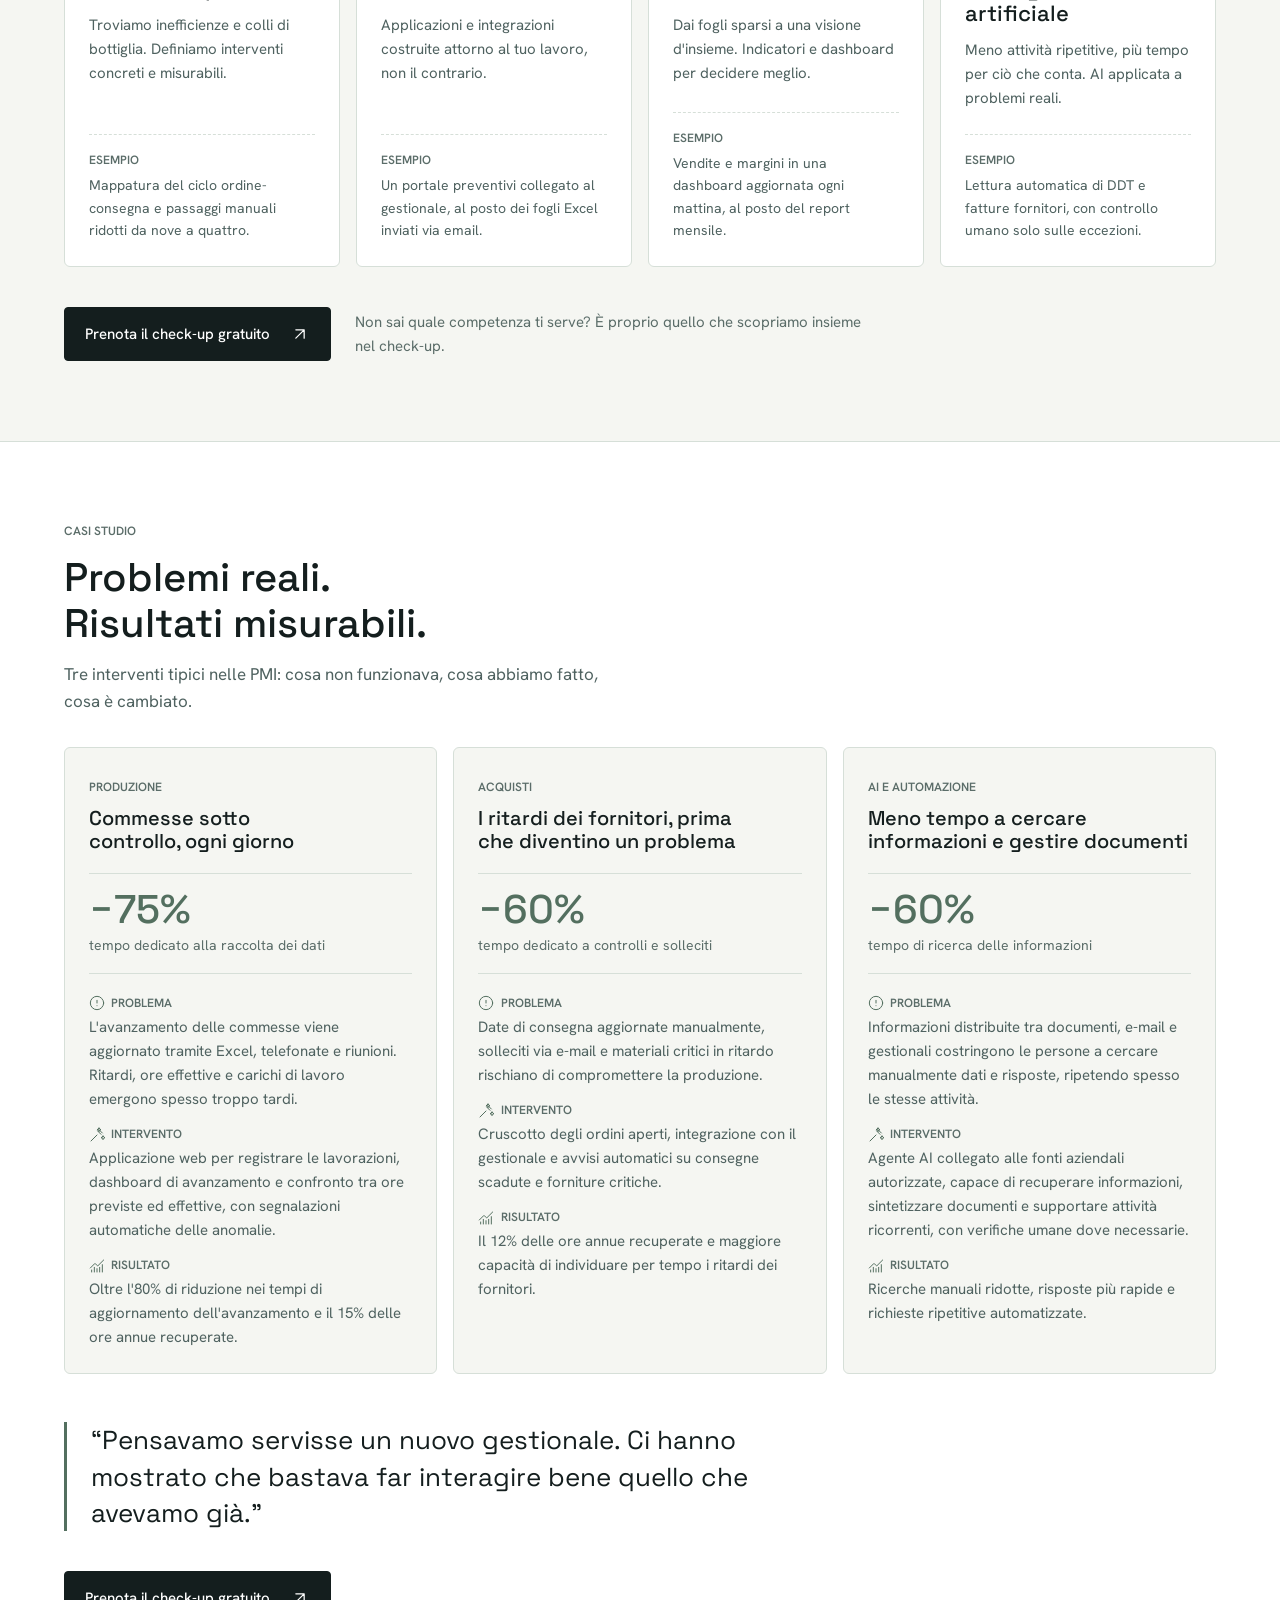
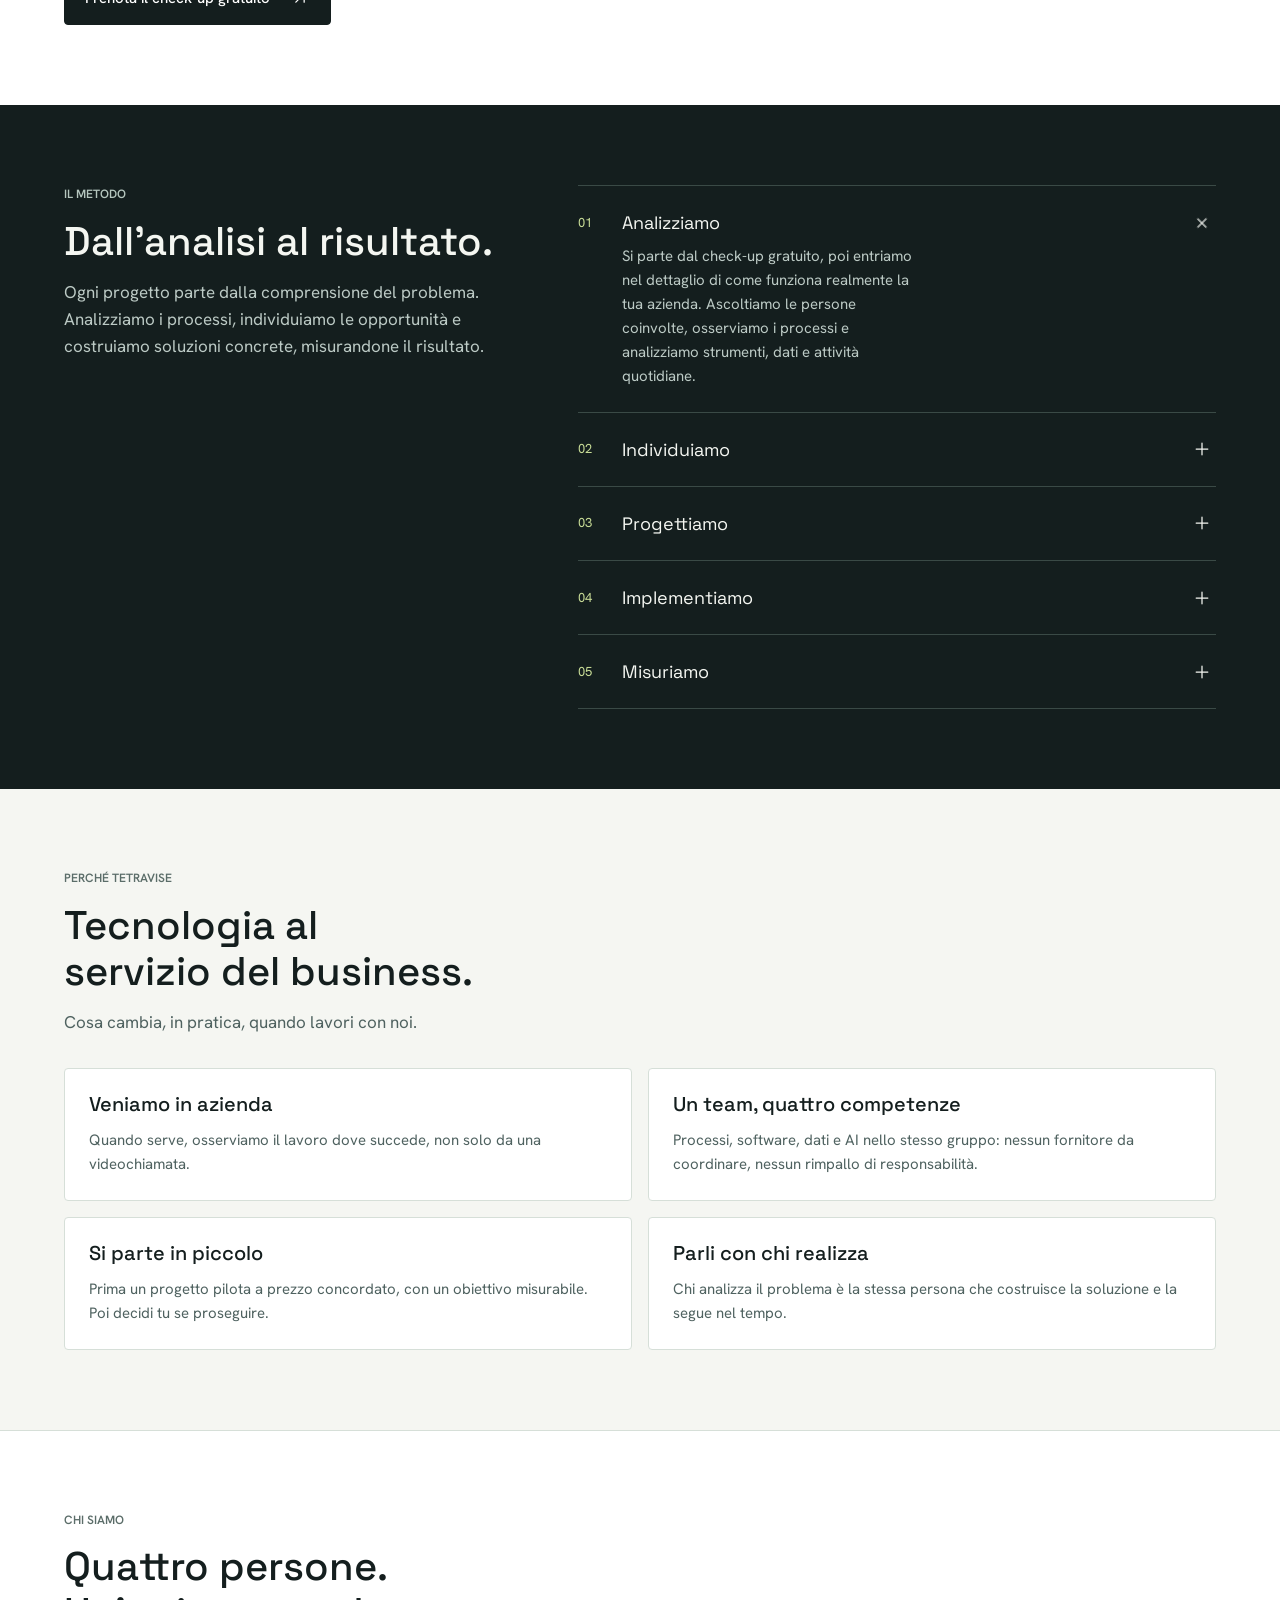
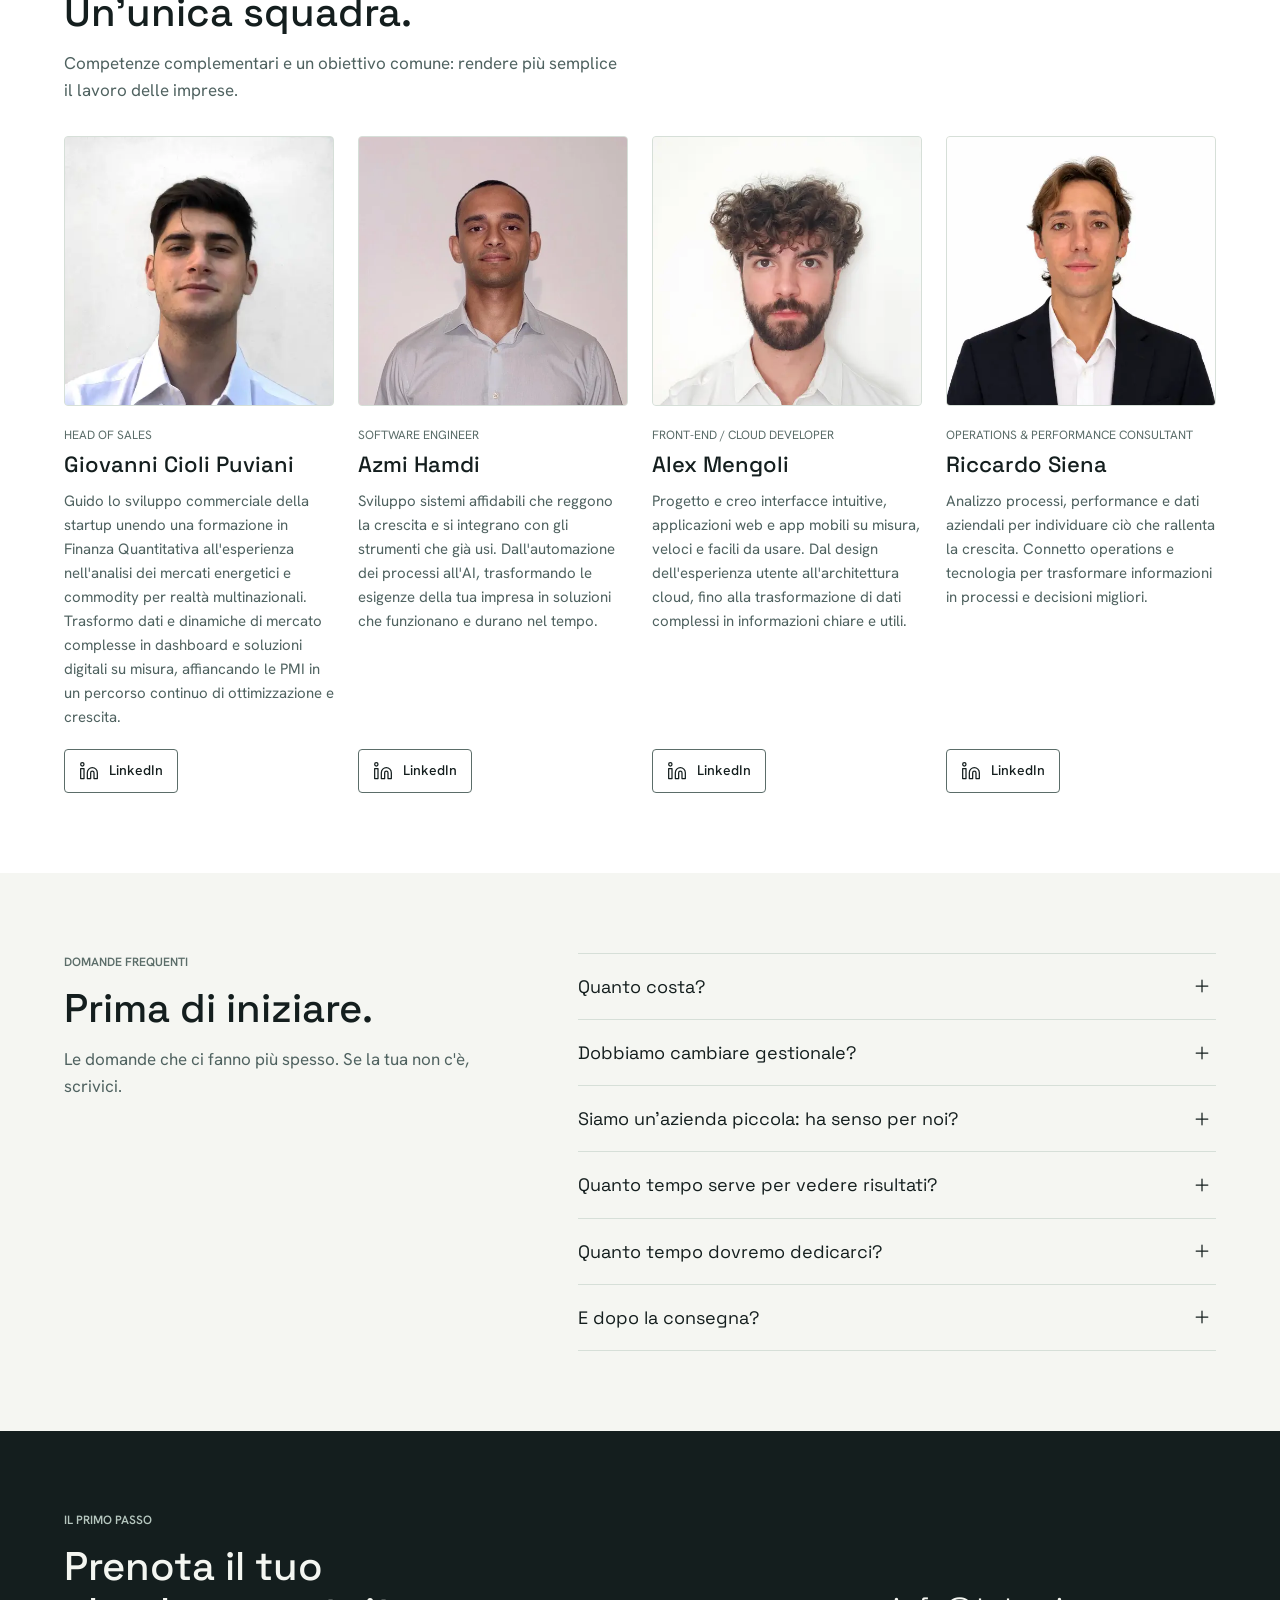
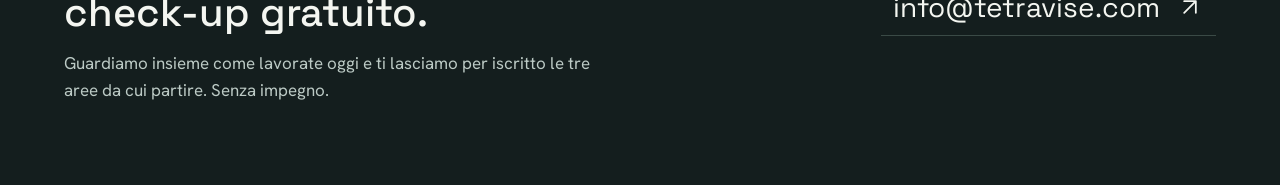
==== commit 29ae8d89: "feat: split wrapper and relay, translate relay in EN, minor fixes, update AGENTS" ====
--- a/index.html
+++ b/index.html
@@ -91,31 +91,6 @@
     .skip-link:focus { transform: translateY(0); }
     .sr-only { position: absolute; width: 1px; height: 1px; padding: 0; margin: -1px; overflow: hidden; clip-path: inset(50%); white-space: nowrap; border: 0; }
 
-    .site-header { border-bottom: 1px solid var(--line); }
-    .header-inner { display: grid; min-height: 5.5rem; grid-template-columns: 1fr auto auto; grid-template-areas: "brand language theme" "nav nav nav"; align-items: center; gap: .25rem .5rem; padding-block: .5rem; }
-    .brand { display: inline-flex; grid-area: brand; justify-self: start; }
-    .brand img { display: block; width: 11.5rem; height: auto; }
-    .brand .logo-dark { display: none; }
-    :root[data-theme="dark"] .brand .logo-light { display: none; }
-    :root[data-theme="dark"] .brand .logo-dark { display: block; }
-    .nav { display: flex; grid-area: nav; flex-wrap: wrap; align-items: center; justify-content: space-between; gap: 0 .75rem; font-size: .8125rem; font-weight: 500; }
-    .nav a { display: inline-flex; min-height: 2.75rem; align-items: center; gap: .375rem; text-decoration: none; }
-    .nav a:hover { color: var(--soft); }
-    .nav-group { position: relative; }
-    .nav-group summary { display: flex; min-height: 2.75rem; align-items: center; gap: .375rem; list-style: none; cursor: pointer; }
-    .nav-group summary::-webkit-details-marker { display: none; }
-    .nav-group summary::after { content: ""; width: .375rem; height: .375rem; margin-top: -.25rem; border-right: 1.5px solid currentColor; border-bottom: 1.5px solid currentColor; transform: rotate(45deg); }
-    .nav-group[open] summary::after { margin-top: .25rem; transform: rotate(225deg); }
-    .nav-submenu { position: absolute; z-index: 60; top: 100%; right: 0; min-width: 10rem; padding: .5rem; border: 1px solid var(--line); border-radius: 6px; background: var(--surface); box-shadow: 0 8px 24px rgb(10 20 16 / .12); }
-    .nav-submenu a { display: flex; padding-inline: .75rem; }
-    .theme-toggle { display: grid; grid-area: theme; width: 2.75rem; height: 2.75rem; place-items: center; padding: 0; border: 1px solid var(--muted); border-radius: 4px; background: var(--surface); color: var(--ink); cursor: pointer; }
-    .theme-toggle:hover { border-color: var(--ink); }
-    .theme-toggle .theme-sun { display: none; }
-    :root[data-theme="dark"] .theme-toggle .theme-moon { display: none; }
-    :root[data-theme="dark"] .theme-toggle .theme-sun { display: block; }
-    .language-toggle { display: grid; grid-area: language; width: 2.75rem; height: 2.75rem; place-items: center; padding: 0; border: 1px solid var(--muted); border-radius: 4px; background: var(--surface); color: var(--ink); font: 600 .6875rem var(--font-body); letter-spacing: .04em; cursor: pointer; }
-    .language-toggle:hover { border-color: var(--ink); }
-
     .hero { padding-top: 2.5rem; }
     .eyebrow { display: flex; align-items: center; gap: .5rem; color: var(--muted); font-size: .8125rem; }
     .hero h1 { max-width: 21ch; margin-top: 1.125rem; font-size: 2.375rem; font-weight: 400; line-height: 1.1; animation: enter .6s ease both; }
@@ -222,18 +197,6 @@
     .mail .icon { width: 1.75rem; height: 1.75rem; }
     .mail:hover { color: #DBEAB6; border-color: currentColor; }
     .mail.contact-highlight { color: #DBEAB6; border-color: currentColor; outline: 2px solid var(--focus); outline-offset: .25rem; border-radius: 3px; }
-    .site-footer { padding-bottom: env(safe-area-inset-bottom, 0px); border-top: 1px solid var(--line); }
-    .footer-inner { display: flex; flex-wrap: wrap; align-items: center; justify-content: space-between; gap: 1rem 2rem; padding-block: 1.25rem; }
-    .footer-brand { display: inline-flex; }
-    .footer-brand img { display: block; width: 11rem; height: auto; }
-    .footer-meta { display: flex; flex-direction: column; gap: .25rem; color: var(--soft); font-size: .8125rem; }
-    .back-to-top { display: grid; flex: none; width: 3rem; height: 3rem; place-items: center; border: 1px solid var(--muted); border-radius: 4px; text-decoration: none; transition: color .2s, border-color .2s; }
-    .back-to-top .icon { transform: rotate(180deg); transition: transform .25s ease; }
-    .back-to-top:hover { color: #DBEAB6; border-color: currentColor; }
-    .back-to-top.is-floating { position: fixed; z-index: 10; right: max(1rem, env(safe-area-inset-right)); bottom: max(1rem, env(safe-area-inset-bottom)); border-color: var(--muted); background: var(--button-bg); color: var(--button-ink); box-shadow: 0 6px 20px rgb(0 0 0 / .18); opacity: 0; visibility: hidden; pointer-events: none; transform: translateY(12px) scale(.9); transition: opacity .22s ease, transform .28s cubic-bezier(.2, .7, .2, 1), visibility 0s .28s, background .2s, border-color .2s; }
-    .back-to-top.is-floating.is-visible { opacity: 1; visibility: visible; pointer-events: auto; transform: translateY(0) scale(1); transition-delay: 0s; }
-    .back-to-top.is-floating:hover { border-color: var(--muted); background: var(--button-hover); color: var(--button-ink); }
-
     .button .icon, .mail .icon, .text-link .icon { transition: transform .25s; }
     .reveal-ready [data-reveal] { opacity: 0; transform: translateY(18px); transition: opacity .6s ease, transform .6s cubic-bezier(.22, 1, .36, 1); transition-delay: var(--reveal-delay, 0ms); }
     .reveal-ready [data-reveal].is-visible { opacity: 1; transform: none; }
@@ -251,10 +214,6 @@
       .person:hover, .person:focus-within { transform: scale(1.025); }
       .back-to-top:hover .icon { transform: translateY(-2px) rotate(180deg); }
     }
-    @media (prefers-color-scheme: dark) {
-      :root:not([data-theme]) .brand .logo-light { display: none; }
-      :root:not([data-theme]) .brand .logo-dark { display: block; }
-    }
     @media (max-width: 39.99rem) {
       .hero { padding-top: 3rem; }
       .lead { margin-top: 1.5rem; }
@@ -264,7 +223,6 @@
     }
     @media (max-width: 23.5rem) {
       :root { --gutter: 1rem; }
-      .brand img { width: 9.25rem; }
       .hero h1 { font-size: 2rem; }
       .lead { font-size: 1rem; }
     }
@@ -277,8 +235,6 @@
     }
     @media (min-width: 40rem) {
       :root { --gutter: 2.5rem; }
-      .header-inner { min-height: 6.5rem; }
-      .brand img { width: 13rem; }
       .hero { padding-top: 3.5rem; }
       .hero h1 { font-size: 3.5rem; }
       .lead { font-size: 1.125rem; }
@@ -289,12 +245,8 @@
       .quote p { font-size: 1.625rem; }
       .field h3 { font-size: 1.375rem; }
       .mail { font-size: 1.75rem; }
-      .footer-meta { text-align: right; }
     }
     @media (min-width: 56rem) {
-      .header-inner { grid-template-columns: auto 1fr auto auto; grid-template-areas: "brand nav language theme"; column-gap: .75rem; row-gap: .25rem; }
-      .nav { margin-right: 1.25rem; }
-      .nav { justify-content: flex-end; gap: 1.75rem; font-size: .875rem; }
       .cases { grid-template-columns: repeat(3, minmax(0, 1fr)); }
     }
     @media (min-width: 64rem) {
@@ -317,6 +269,7 @@
       .reveal-ready [data-reveal] { opacity: 1; transform: none; }
     }
   </style>
+  <link rel="stylesheet" href="assets/layout.css">
 </head>
 <body id="top">
   <a class="skip-link" href="#contenuto">Vai al contenuto</a>
@@ -372,30 +325,7 @@
     <symbol id="icon-wand-sparkles" viewBox="0 0 24 24"><path d="m15 4 5 5"/><path d="m13 6 5 5"/><path d="m3 21 9-9"/><path d="m14 3 1-2 1 2 2 1-2 1-1 2-1-2-2-1 2-1Z"/><path d="m20 15 1-2 1 2 2 1-2 1-1 2-1-2-2-1 2-1Z"/></symbol>
   </svg>
 
-  <header class="site-header">
-    <div class="container header-inner">
-      <a class="brand" href="#top" aria-label="Tetravise, inizio pagina">
-        <img class="logo-light" src="assets/images/tetravise-light-h.svg" alt="Tetravise" width="850" height="300" fetchpriority="high">
-        <img class="logo-dark" src="assets/images/tetravise-dark-h.svg" alt="Tetravise" width="850" height="300">
-      </a>
-      <nav class="nav" aria-label="Navigazione principale">
-        <a class="nav-secondary" data-i18n="nav.services" href="#competenze">Servizi</a>
-        <a class="nav-secondary" data-i18n="nav.cases" href="#casi">Casi</a>
-        <a class="nav-secondary" data-i18n="nav.method" href="#metodo">Metodo</a>
-        <a class="nav-secondary" data-i18n="nav.team" href="#team">Chi siamo</a>
-        <details class="nav-group">
-          <summary data-i18n="nav.solutions">Soluzioni</summary>
-          <div class="nav-submenu"><a data-i18n="nav.relay" href="relay/">Relay</a></div>
-        </details>
-        <a class="nav-secondary" data-i18n="nav.contact" href="#contatti">Contatti</a>
-      </nav>
-      <button class="language-toggle" type="button" aria-label="Passa all'inglese" title="Passa all'inglese">EN</button>
-      <button class="theme-toggle" type="button" aria-label="Cambia tema" title="Cambia tema">
-        <svg class="icon theme-sun" aria-hidden="true"><use href="#icon-sun"/></svg>
-        <svg class="icon theme-moon" aria-hidden="true"><use href="#icon-moon"/></svg>
-      </button>
-    </div>
-  </header>
+  <template id="site-header"></template>
 
   <main id="contenuto" tabindex="-1">
     <section class="hero" aria-labelledby="hero-title">
@@ -707,19 +637,7 @@
     </section>
   </main>
 
-  <footer class="site-footer inverse">
-    <div class="container footer-inner">
-      <a class="footer-brand" href="#top" aria-label="Tetravise, torna all'inizio">
-        <img src="assets/images/tetravise-dark-h.svg" alt="Tetravise" width="850" height="300" loading="lazy">
-      </a>
-      <div class="footer-meta">
-        <span>© 2026 Tetravise</span>
-      </div>
-      <a class="back-to-top" href="#top" aria-label="Torna in cima" title="Torna in cima">
-        <svg class="icon" aria-hidden="true"><use href="#icon-arrow-down"/></svg>
-      </a>
-    </div>
-  </footer>
+  <template id="site-footer"></template>
   <script>
     (() => {
       const root = document.documentElement;
@@ -734,118 +652,6 @@
           [members[memberIndex], members[randomIndex]] = [members[randomIndex], members[memberIndex]];
         }
         team.append(...members);
-      }
-
-      function setupTheme() {
-        const systemTheme = matchMedia('(prefers-color-scheme: dark)');
-        const themeToggle = document.querySelector('.theme-toggle');
-
-        function applyTheme(preference) {
-          const systemColor = systemTheme.matches ? 'dark' : 'light';
-          const theme = preference === 'system' ? systemColor : preference;
-          root.dataset.theme = theme;
-          root.dataset.themePreference = preference;
-          const themeLabel = theme === 'dark' ? 'Attiva tema chiaro' : 'Attiva tema scuro';
-          themeToggle.setAttribute('aria-label', themeLabel);
-          themeToggle.title = themeLabel;
-          document.querySelector('meta[name="theme-color"]').content = theme === 'dark' ? '#111B18' : '#F5F6F2';
-        }
-
-        applyTheme(root.dataset.themePreference || 'system');
-        themeToggle.addEventListener('click', () => {
-          const preference = root.dataset.theme === 'dark' ? 'light' : 'dark';
-          applyTheme(preference);
-          try { localStorage.setItem('tetravise-theme', preference); } catch {}
-        });
-        systemTheme.addEventListener('change', () => {
-          if (root.dataset.themePreference === 'system') applyTheme('system');
-        });
-      }
-
-      async function setupLanguage() {
-        const languageToggle = document.querySelector('.language-toggle');
-        const solutions = document.querySelector('.nav-group');
-        document.addEventListener('click', event => {
-          if (!solutions.contains(event.target) || event.target.closest('a')) solutions.open = false;
-        });
-        document.addEventListener('keydown', event => {
-          if (event.key === 'Escape' && solutions.open) {
-            solutions.open = false;
-            solutions.querySelector('summary').focus();
-          }
-        });
-        const fallbackTranslations = {
-          it: { 'ui.nav': 'Navigazione principale', 'ui.skip': 'Vai al contenuto', 'ui.switchTo': "Passa all'inglese" },
-          en: { 'ui.nav': 'Main navigation', 'ui.skip': 'Skip to content', 'ui.switchTo': 'Passa all’italiano' },
-        };
-        let translations = fallbackTranslations;
-        try {
-          const response = await fetch('assets/i18n.json', { cache: 'no-store' });
-          if (response.ok) translations = await response.json();
-        } catch {}
-
-        function applyLanguage(language) {
-          const labels = translations[language];
-          root.dataset.language = language;
-          document.documentElement.lang = language;
-          document.querySelector('.nav').setAttribute('aria-label', labels['ui.nav']);
-          document.querySelector('.skip-link').textContent = labels['ui.skip'];
-          document.querySelector('.footer-brand').setAttribute('aria-label', labels['ui.footerHome']);
-          document.querySelector('.back-to-top').setAttribute('aria-label', labels['ui.backToTop']);
-          document.querySelector('.back-to-top').title = labels['ui.backToTop'];
-          document.querySelectorAll('.linkedin-link').forEach(link => {
-            const name = link.closest('.person').querySelector('h3').textContent;
-            link.setAttribute('aria-label', `${name} ${labels['ui.linkedinNewTab']}`);
-          });
-          document.querySelectorAll('[data-i18n]').forEach(element => {
-            const value = translations[language]?.[element.dataset.i18n];
-            if (value) element.textContent = value;
-          });
-          const teamBios = {
-            'giovanni-cioli-puviani.webp': 'team.giovanni.bio',
-            'alex-mengoli.webp': 'team.alex.bio',
-            'riccardo-siena.webp': 'team.riccardo.bio',
-            'azmi-hamdi.webp': 'team.azmi.bio',
-          };
-          document.querySelectorAll('.team .person').forEach(person => {
-            const image = person.querySelector('img')?.getAttribute('src')?.split('/').pop();
-            const value = translations[language]?.[teamBios[image]];
-            const element = person.querySelector('.bio');
-            if (value) element.textContent = value;
-          });
-          languageToggle.textContent = language.toUpperCase();
-          languageToggle.setAttribute('aria-label', labels['ui.switchTo']);
-          languageToggle.title = labels['ui.switchTo'];
-          const themeLabel = labels[root.dataset.theme === 'dark' ? 'ui.themeLight' : 'ui.themeDark'];
-          const themeToggle = document.querySelector('.theme-toggle');
-          themeToggle.setAttribute('aria-label', themeLabel);
-          themeToggle.title = themeLabel;
-        }
-
-        applyLanguage(root.dataset.language || 'it');
-        languageToggle.addEventListener('click', () => {
-          const language = root.dataset.language === 'en' ? 'it' : 'en';
-          applyLanguage(language);
-          try { localStorage.setItem('tetravise-language', language); } catch {}
-        });
-      }
-
-      function setupBackToTop() {
-        const backToTop = document.querySelector('.back-to-top');
-        backToTop.classList.add('is-floating');
-
-        function updateBackToTop() {
-          const visible = window.scrollY > 480;
-          if (!visible && document.activeElement === backToTop) document.querySelector('.brand').focus({ preventScroll: true });
-          backToTop.classList.toggle('is-visible', visible);
-          backToTop.inert = !visible;
-          backToTop.setAttribute('aria-hidden', String(!visible));
-        }
-
-        updateBackToTop();
-        window.addEventListener('scroll', updateBackToTop, { passive: true });
-        window.addEventListener('resize', updateBackToTop);
-        window.addEventListener('pageshow', updateBackToTop);
       }
 
       function setupContactLinks() {
@@ -946,13 +752,11 @@
       }
 
       shuffleTeam();
-      setupLanguage();
-      setupTheme();
-      setupBackToTop();
       setupContactLinks();
       setupMethod();
       setupReveals();
     })();
   </script>
+  <script src="assets/layout.js"></script>
 </body>
 </html>
--- a/assets/layout.css
+++ b/assets/layout.css
@@ -0,0 +1,49 @@
+.site-header { border-bottom: 1px solid var(--line); }
+.header-inner { display: grid; min-height: 5.5rem; grid-template-columns: 1fr auto auto; grid-template-areas: "brand language theme" "nav nav nav"; align-items: center; gap: .25rem .5rem; padding-block: .5rem; }
+.site-header .brand { display: inline-flex; grid-area: brand; justify-self: start; }
+.site-header .brand img { display: block; width: 11.5rem; height: auto; }
+.site-header .brand .logo-dark { display: none; }
+:root[data-theme="dark"] .site-header .brand .logo-light { display: none; }
+:root[data-theme="dark"] .site-header .brand .logo-dark { display: block; }
+.site-header .nav { display: flex; grid-area: nav; flex-wrap: wrap; align-items: center; justify-content: space-between; gap: 0 .75rem; font-size: .8125rem; font-weight: 500; }
+.site-header .nav a { display: inline-flex; min-height: 2.75rem; align-items: center; gap: .375rem; text-decoration: none; }
+.site-header .nav a:hover { color: var(--soft); }
+.site-header .nav-group { position: relative; }
+.site-header .nav-group summary { display: flex; min-height: 2.75rem; align-items: center; gap: .375rem; list-style: none; cursor: pointer; }
+.site-header .nav-group summary::-webkit-details-marker { display: none; }
+.site-header .nav-group summary::after { content: ""; width: .375rem; height: .375rem; margin-top: -.25rem; border-right: 1.5px solid currentColor; border-bottom: 1.5px solid currentColor; transform: rotate(45deg); }
+.site-header .nav-group[open] summary::after { margin-top: .25rem; transform: rotate(225deg); }
+.site-header .nav-submenu { position: absolute; z-index: 60; top: 100%; right: 0; min-width: 10rem; padding: .5rem; border: 1px solid var(--line); border-radius: 6px; background: var(--surface); box-shadow: 0 8px 24px rgb(10 20 16 / .12); }
+.site-header .nav-submenu a { display: flex; padding-inline: .75rem; }
+.theme-toggle, .language-toggle { display: grid; width: 2.75rem; height: 2.75rem; place-items: center; padding: 0; border: 1px solid var(--muted); border-radius: 4px; background: var(--surface); color: var(--ink); cursor: pointer; }
+.theme-toggle { grid-area: theme; }
+.language-toggle { grid-area: language; font: 600 .6875rem var(--font-body); }
+.theme-toggle:hover, .language-toggle:hover { border-color: var(--ink); }
+.theme-toggle .theme-sun { display: none; }
+:root[data-theme="dark"] .theme-toggle .theme-moon { display: none; }
+:root[data-theme="dark"] .theme-toggle .theme-sun { display: block; }
+.site-footer { padding-bottom: env(safe-area-inset-bottom, 0px); border-top: 1px solid var(--line); }
+.footer-inner { display: flex; flex-wrap: wrap; align-items: center; justify-content: space-between; gap: 1rem 2rem; padding-block: 1.25rem; }
+.footer-brand { display: inline-flex; }
+.footer-brand img { display: block; width: 11rem; height: auto; }
+.footer-meta { display: flex; flex-direction: column; gap: .25rem; color: var(--soft); font-size: .8125rem; }
+.back-to-top { display: grid; flex: none; width: 3rem; height: 3rem; place-items: center; border: 1px solid var(--muted); border-radius: 4px; text-decoration: none; transition: color .2s, border-color .2s; }
+.back-to-top .icon { transform: rotate(180deg); transition: transform .25s ease; }
+.back-to-top:hover { color: #DBEAB6; border-color: currentColor; }
+.back-to-top.is-floating { position: fixed; z-index: 10; right: max(1rem, env(safe-area-inset-right)); bottom: max(1rem, env(safe-area-inset-bottom)); border-color: var(--muted); background: var(--button-bg); color: var(--button-ink); box-shadow: 0 6px 20px rgb(0 0 0 / .18); opacity: 0; visibility: hidden; pointer-events: none; transform: translateY(12px) scale(.9); transition: opacity .22s ease, transform .28s cubic-bezier(.2, .7, .2, 1), visibility 0s .28s, background .2s, border-color .2s; }
+.back-to-top.is-floating.is-visible { opacity: 1; visibility: visible; pointer-events: auto; transform: translateY(0) scale(1); transition-delay: 0s; }
+.back-to-top.is-floating:hover { border-color: var(--muted); background: var(--button-hover); color: var(--button-ink); }
+@media (prefers-color-scheme: dark) {
+  :root:not([data-theme]) .site-header .brand .logo-light { display: none; }
+  :root:not([data-theme]) .site-header .brand .logo-dark { display: block; }
+}
+@media (max-width: 23.5rem) { .site-header .brand img { width: 9.25rem; } }
+@media (min-width: 40rem) {
+  .header-inner { min-height: 6.5rem; }
+  .site-header .brand img { width: 13rem; }
+  .footer-meta { text-align: right; }
+}
+@media (min-width: 56rem) {
+  .header-inner { grid-template-columns: auto 1fr auto auto; grid-template-areas: "brand nav language theme"; column-gap: .75rem; row-gap: .25rem; }
+  .site-header .nav { margin-right: 1.25rem; justify-content: flex-end; gap: 1.75rem; font-size: .875rem; }
+}
